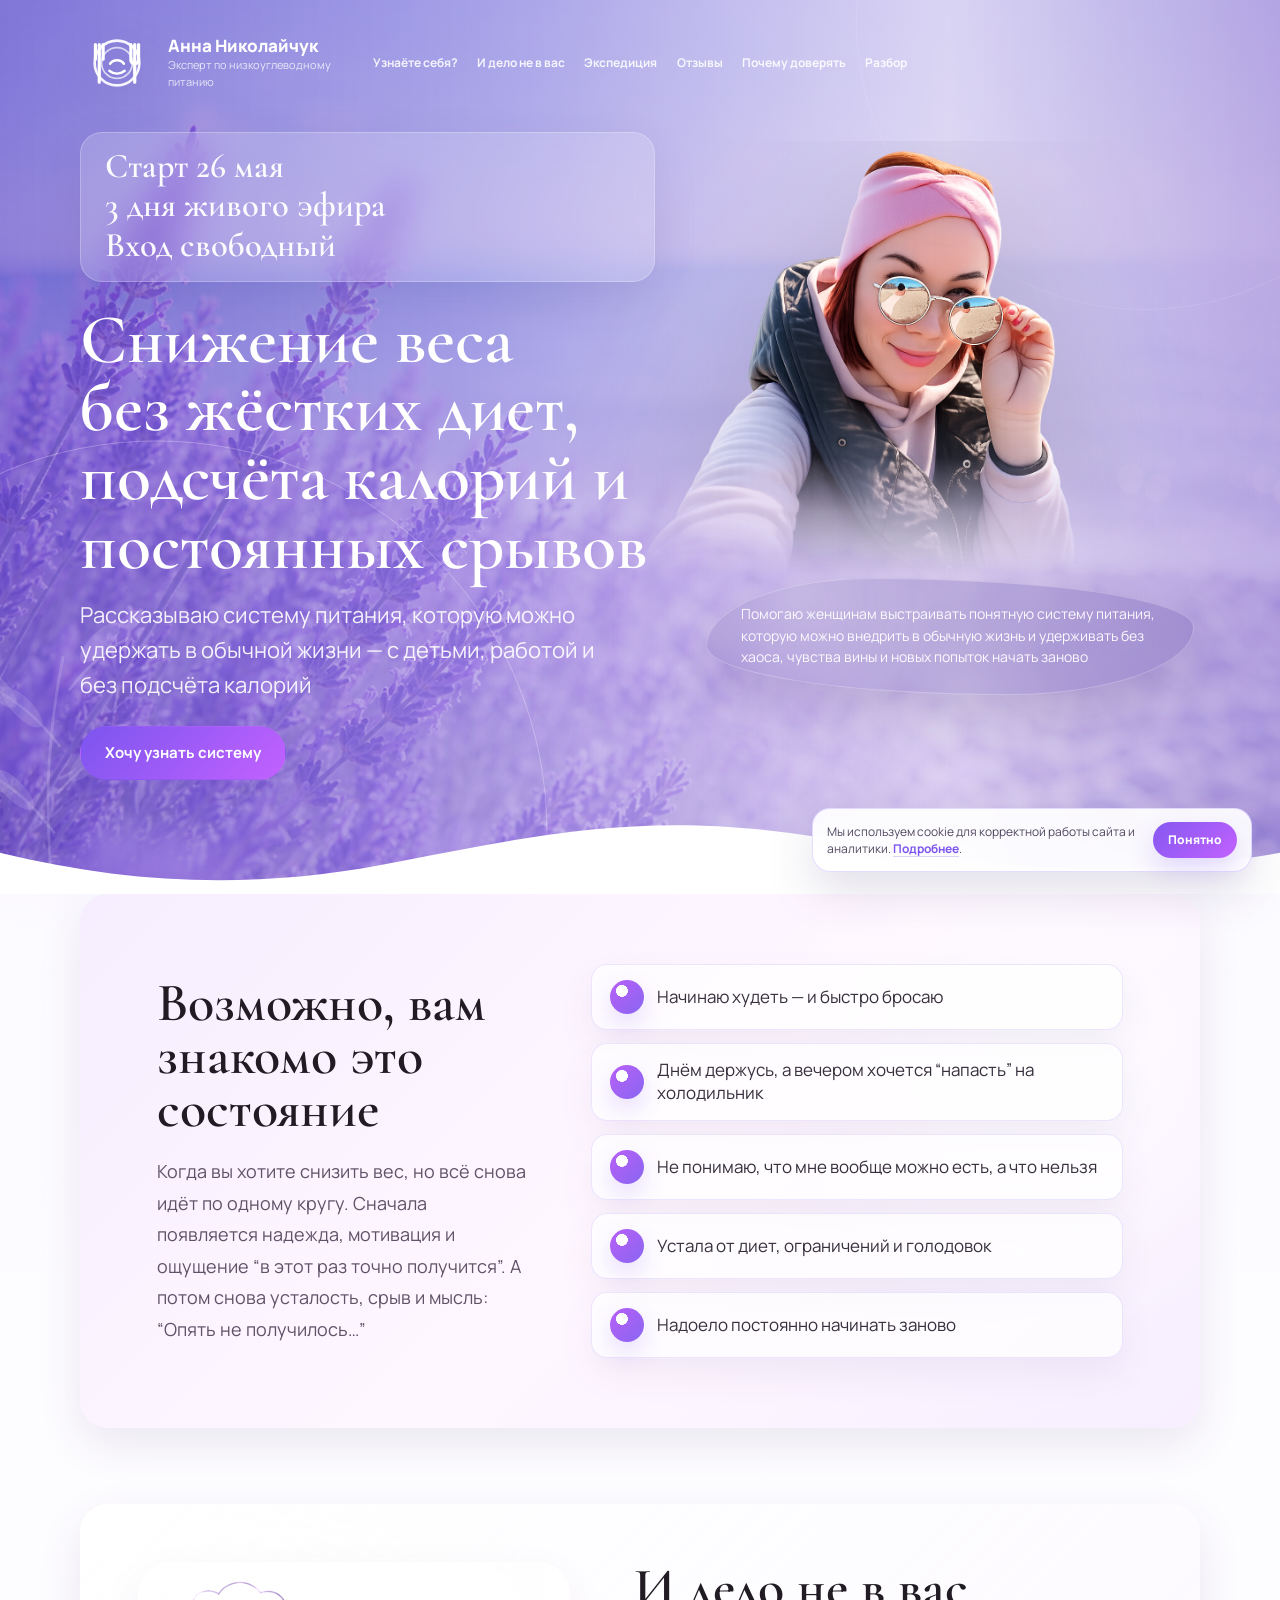
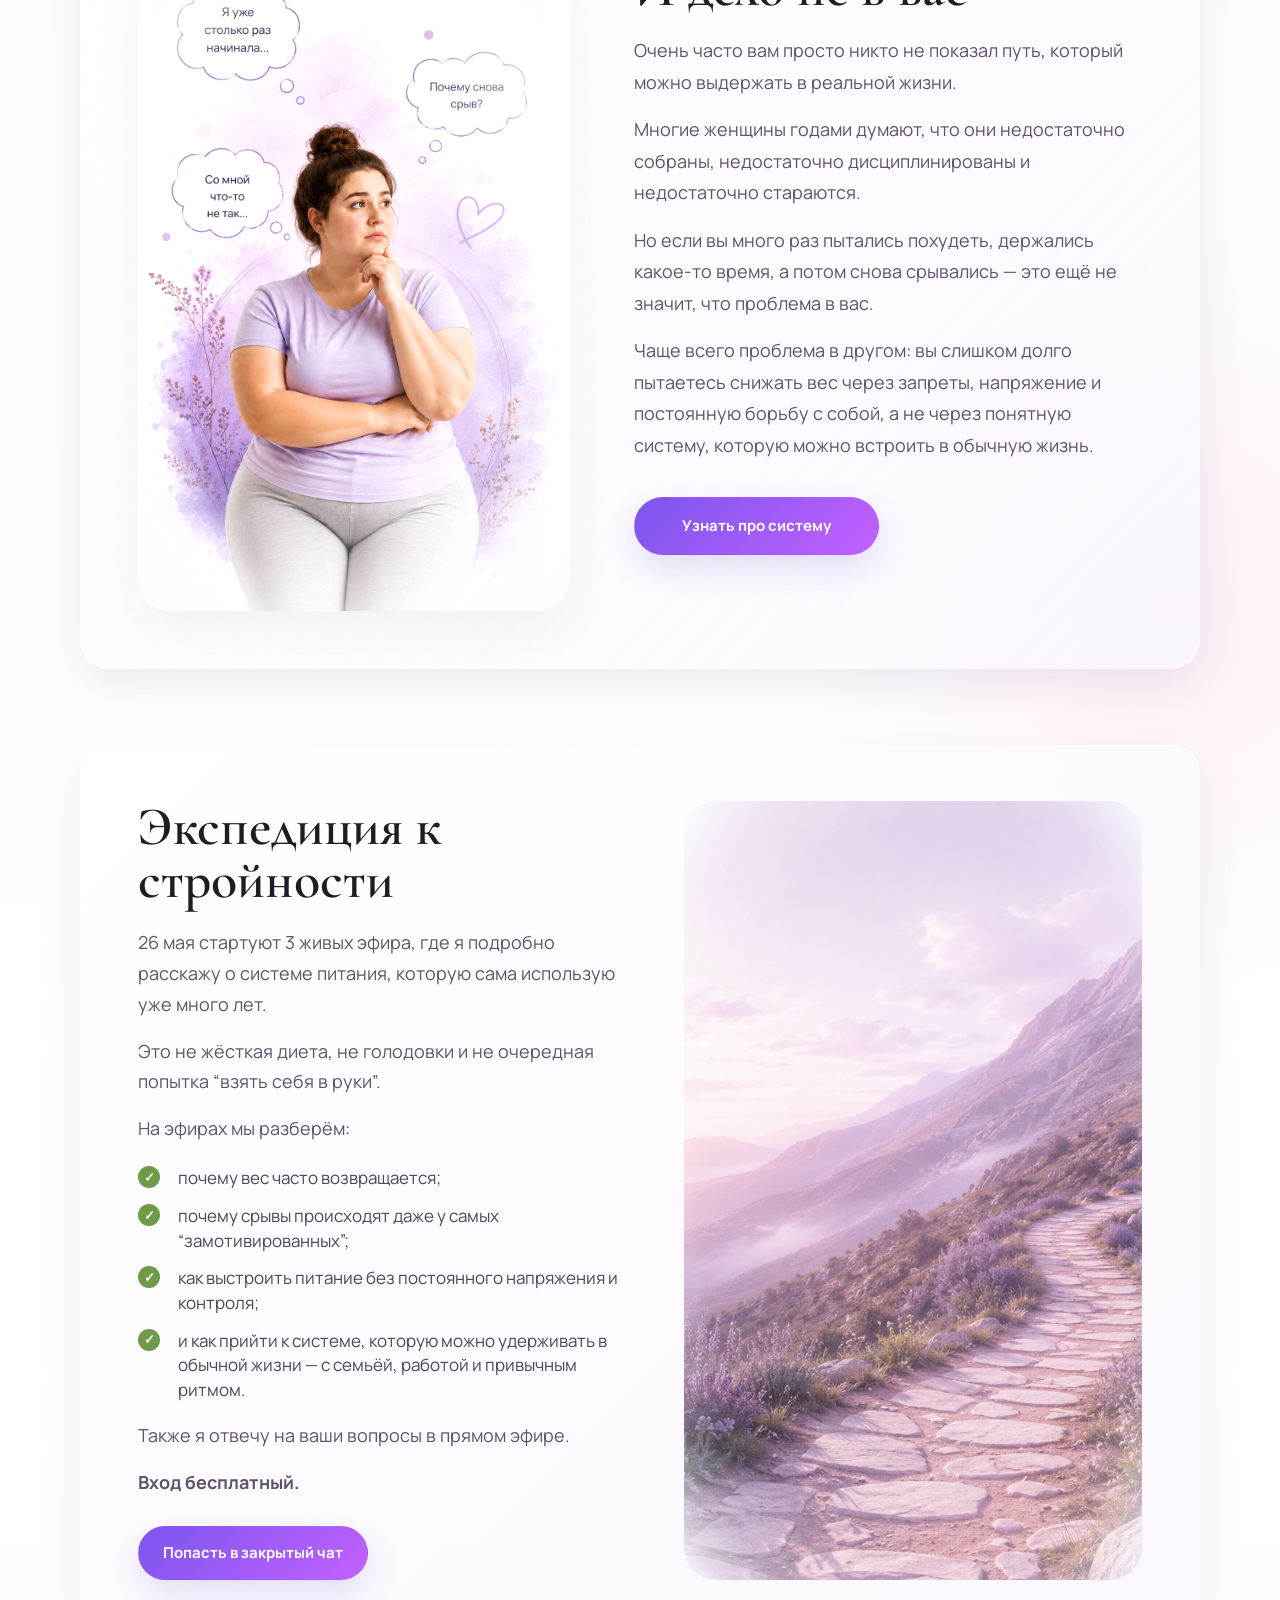
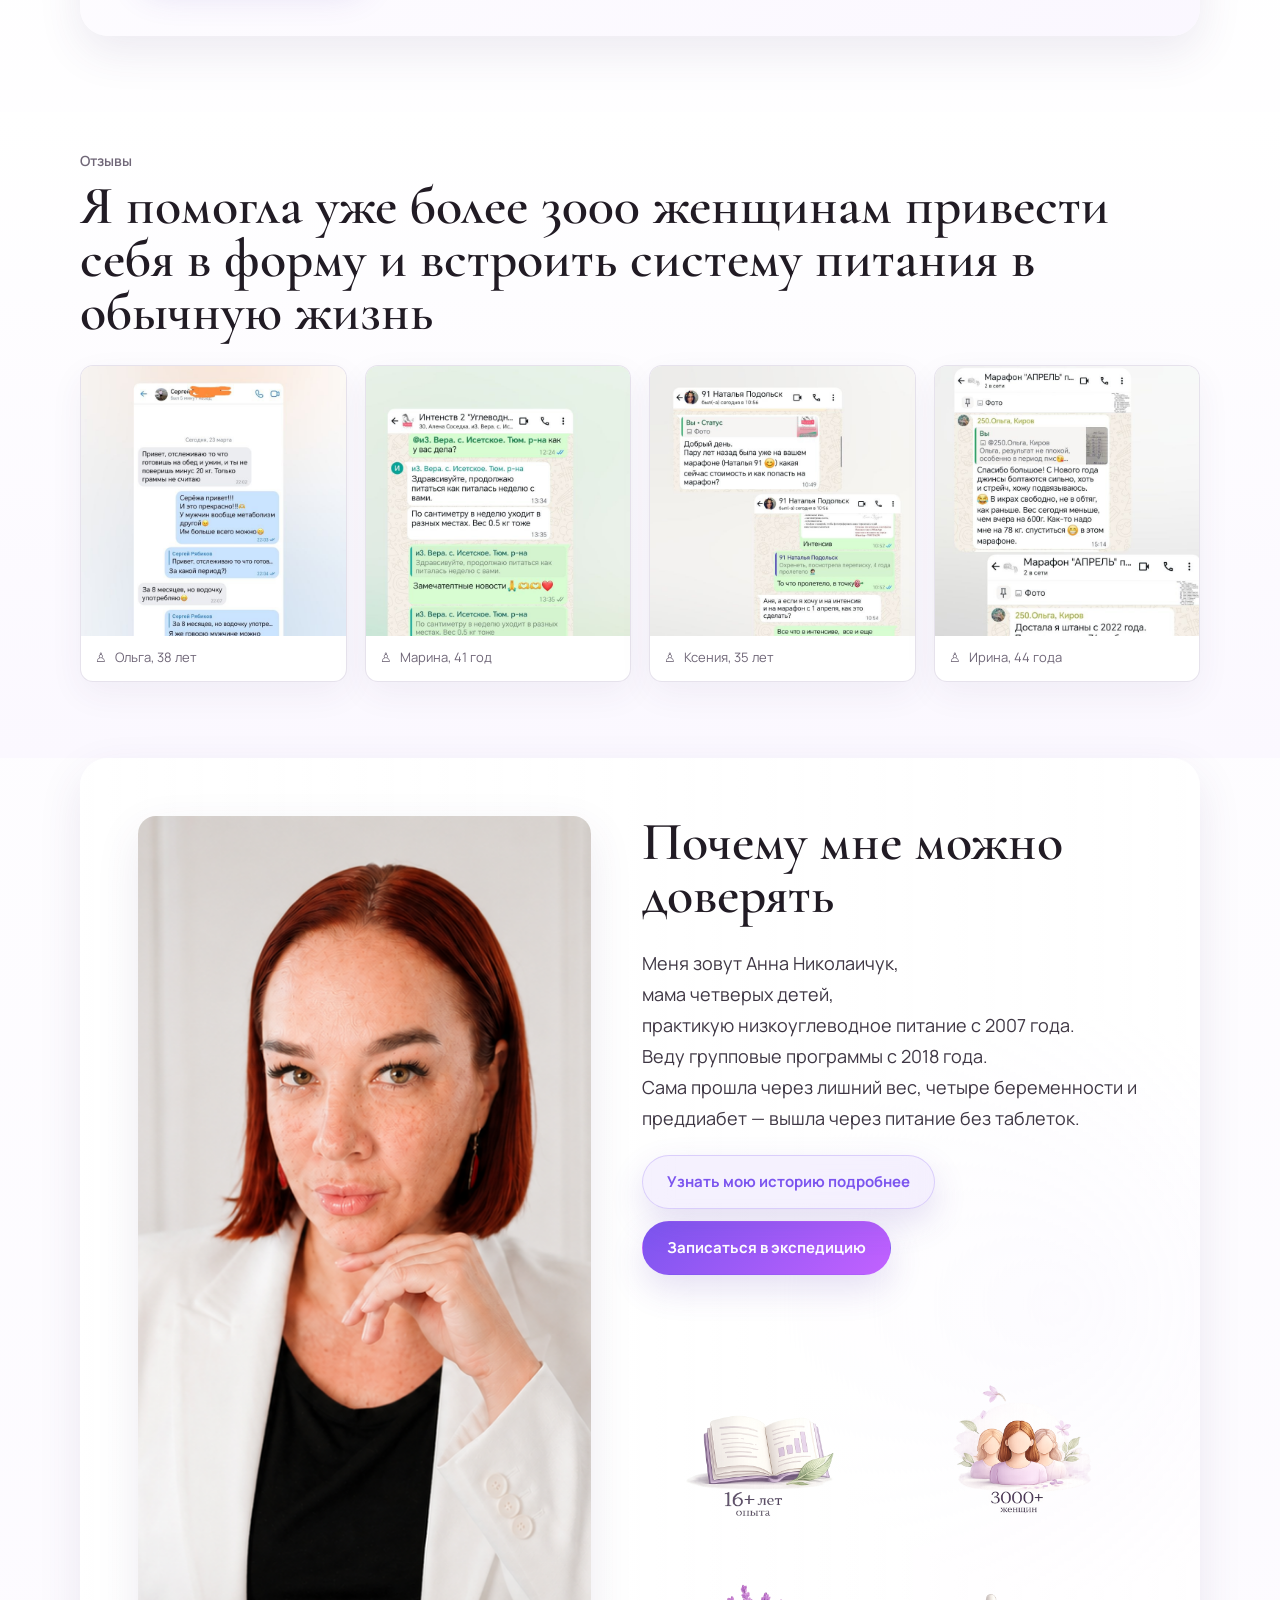
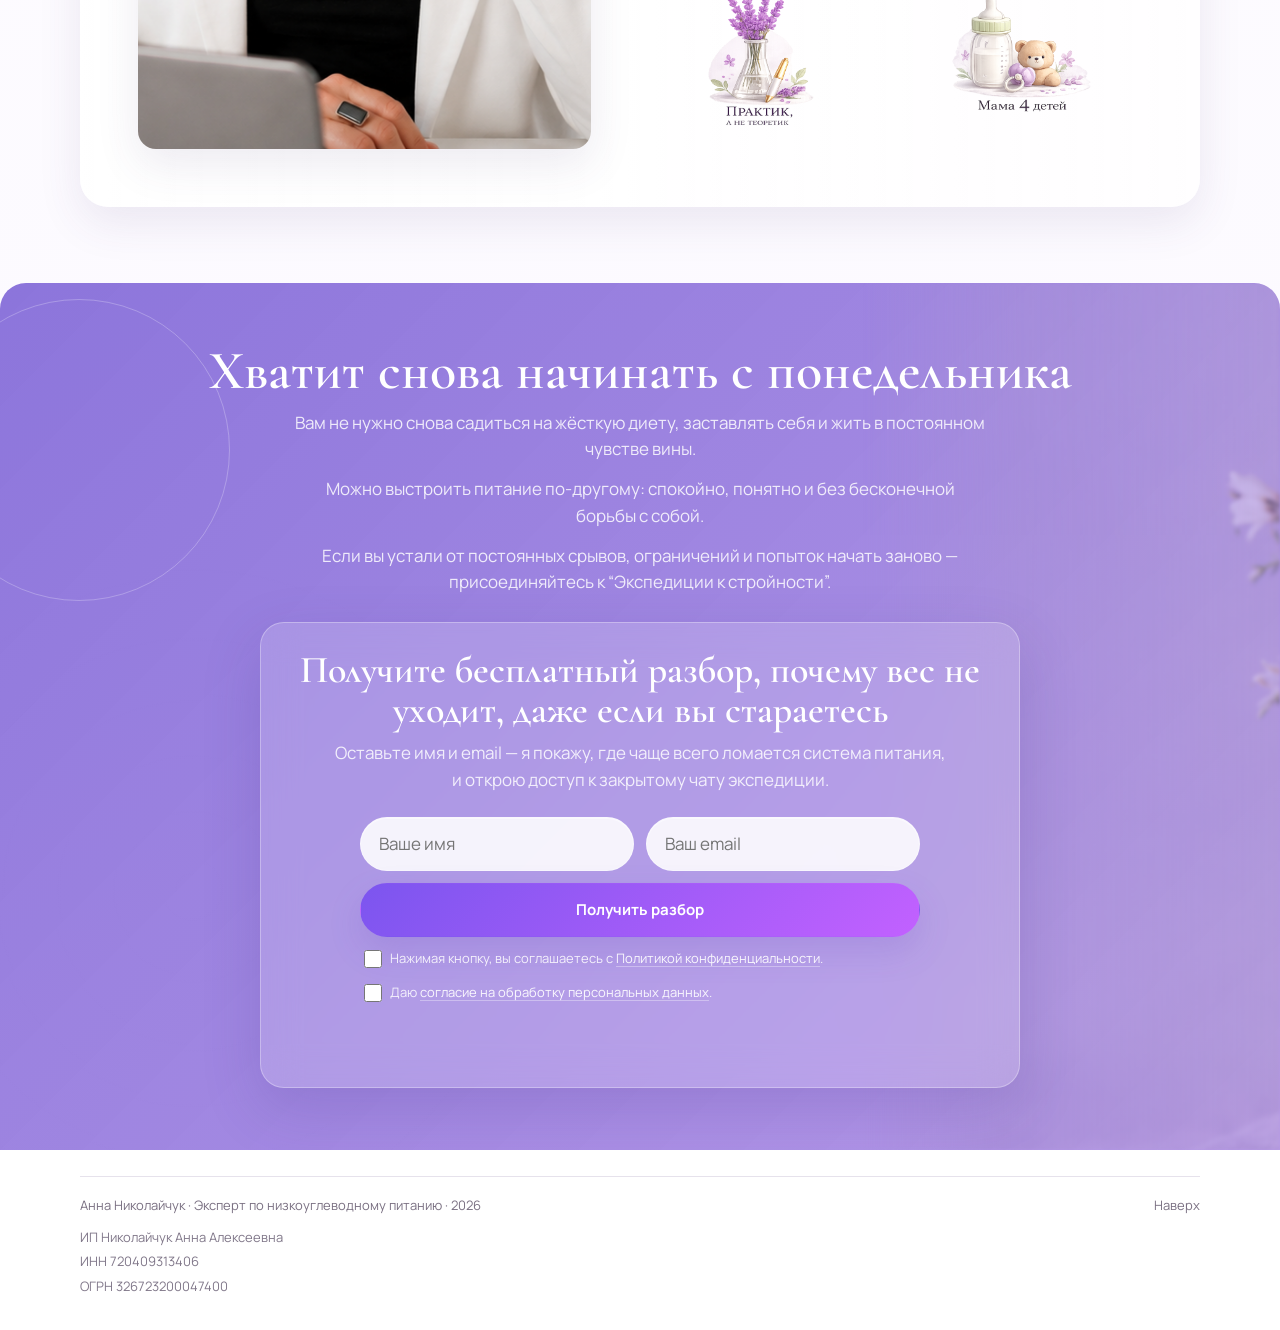
==== index.html @ ea080af1 "Add Metrika goals" ====
<!doctype html>
<html lang="ru">
  <head>
    <meta charset="UTF-8" />
    <meta name="viewport" content="width=device-width, initial-scale=1.0" />
    <meta
      name="description"
      content="Система питания для женщин, которую можно удержать в обычной жизни: без диет, срывов, отдельного меню для семьи и подсчета калорий."
    />
    <title>Анна Николайчук | Похудеть без диет и срывов</title>
    <link rel="preconnect" href="https://fonts.googleapis.com" />
    <link rel="preconnect" href="https://fonts.gstatic.com" crossorigin />
    <link
      href="https://fonts.googleapis.com/css2?family=Cormorant+Garamond:wght@500;600;700&family=Manrope:wght@400;500;600;700&display=swap"
      rel="stylesheet"
    />
    <link rel="icon" type="image/svg+xml" href="foto/лого.svg" />
    <!-- Yandex.Metrika counter -->
    <script type="text/javascript">
      (function (m, e, t, r, i, k, a) {
        m[i] =
          m[i] ||
          function () {
            (m[i].a = m[i].a || []).push(arguments);
          };
        m[i].l = 1 * new Date();
        for (var j = 0; j < document.scripts.length; j++) {
          if (document.scripts[j].src === r) {
            return;
          }
        }
        (k = e.createElement(t)),
          (a = e.getElementsByTagName(t)[0]),
          (k.async = 1),
          (k.src = r),
          a.parentNode.insertBefore(k, a);
      })(window, document, "script", "https://mc.yandex.ru/metrika/tag.js?id=109141188", "ym");

      ym(109141188, "init", {
        ssr: true,
        webvisor: true,
        clickmap: true,
        ecommerce: "dataLayer",
        referrer: document.referrer,
        url: location.href,
        accurateTrackBounce: true,
        trackLinks: true,
      });
    </script>
    <!-- /Yandex.Metrika counter -->
    <style>
      :root {
        --bg: #fbf9ff;
        --bg-warm: #fffaf6;
        --panel: rgba(255, 255, 255, 0.74);
        --panel-strong: rgba(255, 255, 255, 0.9);
        --ink: #211b24;
        --muted: #706778;
        --soft: #f2eafd;
        --soft-2: #ece7ff;
        --violet: #7c55ef;
        --violet-2: #c261ff;
        --violet-3: #9f8cff;
        --green: #6f9a47;
        --line: rgba(99, 78, 137, 0.16);
        --white-line: rgba(255, 255, 255, 0.42);
        --shadow: 0 24px 70px rgba(91, 68, 137, 0.16);
        --shadow-soft: 0 16px 44px rgba(79, 58, 121, 0.1);
        --radius: 20px;
        --radius-lg: 28px;
        --container: 1120px;
        --sans: "Manrope", Arial, sans-serif;
        --serif: "Cormorant Garamond", Georgia, serif;
      }

      * {
        box-sizing: border-box;
      }

      html {
        scroll-behavior: smooth;
        scroll-padding-top: 108px;
      }

      body {
        margin: 0;
        min-width: 320px;
        color: var(--ink);
        background:
          radial-gradient(circle at 8% 8%, rgba(160, 129, 252, 0.17), transparent 28rem),
          radial-gradient(circle at 92% 36%, rgba(255, 222, 240, 0.42), transparent 24rem),
          linear-gradient(180deg, #fbf9ff 0%, #fff 46%, #fbf8ff 100%);
        font-family: var(--sans);
        font-size: 17px;
        line-height: 1.55;
        overflow-x: hidden;
      }

      html,
      body,
      .page {
        max-width: 100%;
      }

      img,
      svg {
        display: block;
        max-width: 100%;
      }

      a {
        color: inherit;
        text-decoration: none;
      }

      button,
      input {
        font: inherit;
      }

      .page {
        position: relative;
        overflow: hidden;
      }

      .container {
        width: min(100% - 36px, var(--container));
        margin-inline: auto;
      }

      .section {
        position: relative;
        padding: clamp(44px, 6vw, 76px) 0;
      }

      .section-shell {
        position: relative;
        overflow: hidden;
        border-radius: var(--radius-lg);
        background: linear-gradient(135deg, rgba(255, 255, 255, 0.84), rgba(246, 239, 255, 0.75));
        box-shadow: var(--shadow-soft);
      }

      .section-kicker {
        margin: 0 0 8px;
        color: var(--muted);
        font-size: 14px;
        font-weight: 600;
      }

      h1,
      h2,
      h3,
      p {
        margin-top: 0;
      }

      h1,
      h2 {
        font-family: var(--serif);
        font-weight: 600;
        letter-spacing: 0;
        line-height: 0.98;
      }

      h1 {
        max-width: 660px;
        margin-bottom: 18px;
        color: #fff;
        font-size: clamp(44px, 5.5vw, 70px);
        overflow-wrap: break-word;
        text-wrap: balance;
      }

      h2 {
        margin-bottom: 26px;
        font-size: clamp(34px, 4.4vw, 54px);
        overflow-wrap: break-word;
      }

      h3 {
        margin-bottom: 9px;
        font-size: 19px;
        line-height: 1.25;
      }

      .button {
        --button-bg: rgba(255, 255, 255, 0.22);
        --button-color: #fff;
        display: inline-flex;
        align-items: center;
        justify-content: center;
        gap: 10px;
        max-width: 100%;
        min-height: 54px;
        min-width: 0;
        padding: 15px 24px;
        border: 1px solid rgba(255, 255, 255, 0.4);
        border-radius: 999px;
        color: var(--button-color);
        background: var(--button-bg);
        box-shadow: 0 14px 34px rgba(93, 62, 180, 0.16);
        font-size: 15px;
        font-weight: 700;
        line-height: 1.2;
        overflow-wrap: anywhere;
        text-align: center;
        white-space: normal;
        transition:
          transform 0.25s ease,
          box-shadow 0.25s ease,
          border-color 0.25s ease;
      }

      .button:hover {
        transform: translateY(-3px) scale(1.035);
        box-shadow: 0 18px 44px rgba(93, 62, 180, 0.22);
      }

      .button:active {
        transform: translateY(-1px) scale(1.06);
      }

      .button-primary {
        --button-bg: linear-gradient(135deg, var(--violet), var(--violet-2));
        --button-color: #fff;
        border-color: transparent;
      }

      .button-ghost {
        background: rgba(255, 255, 255, 0.32);
        border-color: rgba(255, 255, 255, 0.72);
        color: #fff;
        backdrop-filter: blur(14px);
      }

      .hero-actions .button-ghost {
        background: rgba(70, 48, 148, 0.34);
        border-color: rgba(255, 255, 255, 0.86);
        box-shadow: 0 18px 42px rgba(50, 35, 110, 0.18);
      }

      .button-blue {
        --button-bg: #2f83c9;
        --button-color: #fff;
        border-color: transparent;
      }

      .button-light {
        --button-bg: #fff;
        --button-color: var(--violet);
        border-color: rgba(124, 85, 239, 0.16);
      }

      .icon {
        position: relative;
        display: inline-grid;
        width: 34px;
        height: 34px;
        place-items: center;
        flex: 0 0 auto;
        border-radius: 50%;
        color: var(--violet);
        background: linear-gradient(135deg, rgba(124, 85, 239, 0.16), rgba(194, 97, 255, 0.08));
      }

      .icon svg {
        width: 19px;
        height: 19px;
        stroke: currentColor;
        stroke-width: 1.8;
        fill: none;
        stroke-linecap: round;
        stroke-linejoin: round;
      }

      .icon img {
        width: 20px;
        height: 20px;
        object-fit: contain;
      }

      .site-header {
        position: absolute;
        inset: 0 0 auto;
        z-index: 50;
        padding: 26px 0;
        color: #fff;
      }

      .header-inner {
        display: grid;
        grid-template-columns: 1fr auto 1fr;
        align-items: center;
        gap: 24px;
      }

      .brand {
        display: inline-grid;
        grid-template-columns: 74px auto;
        align-items: center;
        gap: 14px;
        min-width: 0;
      }

      .brand-mark {
        display: grid;
        place-items: center;
        width: 74px;
        height: 74px;
        border-radius: 0;
        color: #fff;
        filter: drop-shadow(0 12px 22px rgba(67, 46, 120, 0.16));
      }

      .brand-mark svg {
        width: 100%;
        height: 100%;
        overflow: visible;
      }

      .brand-mark svg * {
        vector-effect: non-scaling-stroke;
      }

      .brand-name {
        display: block;
        color: #fff;
        font-weight: 800;
        line-height: 1.2;
      }

      .brand-sub {
        display: block;
        color: rgba(255, 255, 255, 0.78);
        font-size: 11px;
      }

      .nav {
        display: flex;
        align-items: center;
        justify-content: center;
        gap: clamp(10px, 1.5vw, 22px);
        color: rgba(255, 255, 255, 0.88);
        font-size: 12px;
        font-weight: 700;
      }

      .nav a {
        transition: color 0.2s ease;
      }

      .nav a:hover {
        color: #fff;
      }

      .header-cta {
        justify-self: end;
        min-height: 42px;
        padding: 10px 20px;
        font-size: 12px;
      }

      .hero {
        position: relative;
        min-height: 690px;
        padding: 112px 0 92px;
        color: #fff;
        background:
          linear-gradient(90deg, rgba(115, 90, 198, 0.92) 0%, rgba(136, 116, 214, 0.78) 38%, rgba(157, 134, 216, 0.42) 74%, rgba(126, 104, 201, 0.72) 100%),
          radial-gradient(circle at 72% 18%, rgba(255, 255, 255, 0.2), transparent 24rem);
        overflow: hidden;
        border-bottom-left-radius: 0;
        border-bottom-right-radius: 0;
      }

      .hero::before,
      .hero::after {
        content: "";
        position: absolute;
        inset: auto auto 0 0;
        width: 62vw;
        height: 62vw;
        max-width: 780px;
        max-height: 780px;
        border: 1px solid rgba(255, 255, 255, 0.28);
        border-radius: 50%;
        translate: -30% 42%;
        pointer-events: none;
      }

      .hero::after {
        inset: -30% -12% auto auto;
        width: 45vw;
        height: 45vw;
        translate: 0;
        opacity: 0.4;
      }

      .hero-bg {
        position: absolute;
        inset: 0;
        width: 100%;
        height: 100%;
        object-fit: cover;
        object-position: center;
        opacity: 0.72;
        mix-blend-mode: soft-light;
      }

      .hero-wave {
        position: absolute;
        left: 0;
        right: 0;
        bottom: -1px;
        z-index: 4;
        height: clamp(64px, 8vw, 118px);
        color: #fff;
        pointer-events: none;
      }

      .hero-wave svg {
        width: 100%;
        height: 100%;
      }

      .hero-grid {
        position: relative;
        z-index: 2;
        display: grid;
        grid-template-columns: minmax(0, 1fr) minmax(340px, 0.86fr);
        align-items: center;
        gap: clamp(28px, 4vw, 60px);
      }

      .hero-copy {
        max-width: 700px;
        min-width: 0;
        padding-top: 20px;
      }

      .hero-badge {
        display: inline-flex;
        align-items: center;
        gap: 8px;
        max-width: 100%;
        margin-bottom: 32px;
        padding: 10px 16px;
        border: 1px solid rgba(255, 255, 255, 0.22);
        border-radius: 999px;
        color: rgba(255, 255, 255, 0.98);
        background: rgba(255, 255, 255, 0.2);
        font-size: 15px;
        font-weight: 700;
        backdrop-filter: blur(16px);
      }

      .hero-start {
        display: grid;
        gap: 4px;
        width: min(100%, 660px);
        max-width: 660px;
        margin-bottom: 24px;
        padding: 16px 24px 18px;
        border: 1px solid rgba(255, 255, 255, 0.24);
        border-radius: 22px;
        color: rgba(255, 255, 255, 0.96);
        background: rgba(255, 255, 255, 0.16);
        box-shadow: 0 18px 46px rgba(67, 46, 120, 0.12);
        font-family: var(--serif);
        font-size: clamp(25px, 2.7vw, 38px);
        font-weight: 600;
        line-height: 1.02;
        backdrop-filter: blur(16px);
      }

      .hero-badge svg {
        width: 16px;
        height: 16px;
        fill: none;
        stroke: currentColor;
        stroke-width: 2;
      }

      .hero-lead {
        max-width: 520px;
        margin-bottom: 24px;
        color: rgba(255, 255, 255, 0.9);
        font-size: clamp(17px, 2vw, 22px);
        line-height: 1.58;
      }

      .hero-actions {
        display: flex;
        flex-wrap: wrap;
        gap: 16px;
        margin-bottom: 22px;
      }

      .hero-note {
        margin: 0;
        color: rgba(255, 255, 255, 0.78);
        font-size: 14px;
      }

      .hero-person {
        position: relative;
        min-height: 560px;
      }

      .hero-person::before,
      .hero-person::after {
        content: "";
        display: none;
      }

      .hero-person img {
        position: absolute;
        right: -44px;
        top: -36px;
        bottom: auto;
        width: min(690px, 53vw);
        height: auto;
        border-radius: 0;
        object-fit: contain;
        object-position: center bottom;
        max-width: none;
        opacity: 1;
        z-index: 1;
        filter: drop-shadow(0 34px 70px rgba(54, 41, 88, 0.28));
        -webkit-mask-image: linear-gradient(to bottom, #000 0 58%, rgba(0, 0, 0, 0.88) 70%, rgba(0, 0, 0, 0.34) 82%, transparent 96%);
        mask-image: linear-gradient(to bottom, #000 0 58%, rgba(0, 0, 0, 0.88) 70%, rgba(0, 0, 0, 0.34) 82%, transparent 96%);
        transition: transform 0.8s cubic-bezier(.2,.8,.2,1), filter 0.8s ease;
      }

      .hero-photo-note {
        position: absolute;
        right: 6px;
        bottom: 42px;
        z-index: 3;
        max-width: 510px;
        margin: 0;
        padding: 24px 34px 26px;
        border: 1px solid rgba(255, 255, 255, 0.26);
        border-radius: 34% 66% 38% 62% / 58% 42% 58% 42%;
        color: rgba(255, 255, 255, 0.94);
        background:
          radial-gradient(circle at 18% 18%, rgba(255, 255, 255, 0.24), transparent 9rem),
          rgba(68, 49, 143, 0.2);
        box-shadow: 0 22px 54px rgba(54, 41, 88, 0.16);
        font-size: 14px;
        line-height: 1.56;
        backdrop-filter: blur(16px);
      }

      .hero-person:hover img {
        transform: translateY(-6px) scale(1.018);
        filter: drop-shadow(0 42px 82px rgba(54, 41, 88, 0.33));
      }

      .benefit-stack {
        display: none;
        position: absolute;
        z-index: 3;
        right: -4px;
        top: 82px;
        gap: 12px;
        width: 210px;
      }

      .benefit-card {
        display: grid;
        grid-template-columns: 42px 1fr;
        align-items: center;
        gap: 12px;
        padding: 15px 16px;
        border: 1px solid rgba(255, 255, 255, 0.18);
        border-radius: 13px;
        background: rgba(255, 255, 255, 0.17);
        color: rgba(255, 255, 255, 0.94);
        font-size: 13px;
        line-height: 1.32;
        backdrop-filter: blur(14px);
      }

      .benefit-card .icon {
        color: #fff;
        background: rgba(255, 255, 255, 0.13);
        border: 1px solid rgba(255, 255, 255, 0.42);
      }

      .lavender-left {
        position: absolute;
        left: -36px;
        bottom: 0;
        width: 170px;
        opacity: 0.46;
        filter: saturate(0.9);
      }

      .results {
        padding-top: 38px;
        background: linear-gradient(180deg, #fff 0%, #fbf8ff 100%);
      }

      .results-grid {
        display: grid;
        grid-template-columns: repeat(4, minmax(0, 1fr));
        gap: 18px;
        max-width: none;
      }

      .results-layout {
        display: block;
      }

      .testimonial-card {
        appearance: none;
        display: block;
        overflow: hidden;
        width: 100%;
        min-height: 270px;
        padding: 0;
        border: 1px solid var(--line);
        border-radius: 13px;
        background: rgba(255, 255, 255, 0.88);
        box-shadow: 0 12px 34px rgba(72, 54, 102, 0.06);
        color: inherit;
        cursor: zoom-in;
        text-align: left;
        transition:
          transform 0.25s ease,
          box-shadow 0.25s ease,
          border-color 0.25s ease;
      }

      .testimonial-card:hover,
      .testimonial-card:focus-visible {
        transform: translateY(-4px);
        border-color: rgba(124, 85, 239, 0.32);
        box-shadow: 0 18px 46px rgba(72, 54, 102, 0.14);
        outline: none;
      }

      .testimonial-shot {
        width: 100%;
        height: 270px;
        object-fit: cover;
        object-position: top center;
      }

      .testimonial-caption {
        display: flex;
        align-items: center;
        gap: 8px;
        padding: 11px 14px 14px;
        color: var(--muted);
        font-size: 13px;
      }

      .review-modal {
        position: fixed;
        inset: 0;
        z-index: 100;
        display: grid;
        place-items: center;
        padding: 22px;
        background: rgba(31, 22, 48, 0.72);
        opacity: 0;
        pointer-events: none;
        transition: opacity 0.22s ease;
        backdrop-filter: blur(12px);
      }

      .review-modal.is-open {
        opacity: 1;
        pointer-events: auto;
      }

      .review-modal-card {
        position: relative;
        display: grid;
        max-width: min(94vw, 760px);
        max-height: min(92vh, 980px);
        border-radius: 22px;
        background: #fff;
        box-shadow: 0 28px 90px rgba(11, 8, 20, 0.34);
        overflow: hidden;
      }

      .review-modal-card img {
        max-width: 100%;
        max-height: 86vh;
        object-fit: contain;
        background: #fff;
      }

      .review-modal-close {
        position: absolute;
        top: 12px;
        right: 12px;
        display: grid;
        width: 38px;
        height: 38px;
        place-items: center;
        border: 0;
        border-radius: 50%;
        color: #fff;
        background: rgba(33, 27, 36, 0.58);
        cursor: pointer;
      }

      .review-modal-close::before,
      .review-modal-close::after {
        content: "";
        position: absolute;
        width: 16px;
        height: 2px;
        border-radius: 999px;
        background: currentColor;
      }

      .review-modal-close::before { transform: rotate(45deg); }
      .review-modal-close::after { transform: rotate(-45deg); }

      .testimonial-head {
        display: grid;
        grid-template-columns: 38px 1fr;
        gap: 11px;
        align-items: start;
        margin-bottom: 13px;
      }

      .testimonial-head img {
        width: 38px;
        height: 38px;
        border-radius: 50%;
        object-fit: cover;
      }

      .testimonial-card p {
        margin-bottom: 15px;
        color: #3f3745;
        font-size: 14px;
        line-height: 1.62;
      }

      .person-line {
        display: flex;
        align-items: center;
        gap: 8px;
        margin-top: auto;
        color: var(--muted);
        font-size: 13px;
      }

      .person-line .mini {
        display: inline-grid;
        width: 23px;
        height: 23px;
        place-items: center;
        border-radius: 50%;
        color: var(--violet);
        background: rgba(124, 85, 239, 0.12);
      }

      .recognize {
        padding: 0;
      }

      .recognize-shell {
        padding: clamp(44px, 6vw, 70px) clamp(20px, 6vw, 84px);
        background:
          radial-gradient(circle at 87% 30%, rgba(255, 255, 255, 0.72), transparent 18rem),
          linear-gradient(135deg, #f6eefe, #fff7ff 52%, #f7efff);
      }

      .recognize-grid {
        display: grid;
        grid-template-columns: minmax(250px, 0.82fr) minmax(280px, 1.18fr);
        align-items: center;
        gap: clamp(28px, 5vw, 72px);
      }

      .check-list,
      .plain-list {
        display: grid;
        gap: 14px;
        padding: 0;
        margin: 0;
        list-style: none;
      }

      .check-list li,
      .plain-list li {
        display: grid;
        grid-template-columns: 23px 1fr;
        gap: 10px;
        align-items: start;
        color: #625768;
        font-size: 14px;
      }

      .check-list li::before,
      .plain-list li::before {
        content: "";
        width: 18px;
        height: 18px;
        margin-top: 2px;
        border-radius: 50%;
        background:
          linear-gradient(135deg, rgba(124, 85, 239, 0.12), rgba(124, 85, 239, 0.22)),
          url("data:image/svg+xml,%3Csvg xmlns='http://www.w3.org/2000/svg' width='18' height='18' viewBox='0 0 18 18'%3E%3Cpath d='M5.3 9.1 7.5 11.3 12.8 6' fill='none' stroke='%237c55ef' stroke-width='1.8' stroke-linecap='round' stroke-linejoin='round'/%3E%3C/svg%3E")
            center/18px 18px no-repeat;
      }

      .recognize-copy {
        max-width: 560px;
      }

      .recognize-copy h2 {
        margin-bottom: 20px;
      }

      .recognize-copy p,
      .support-text p {
        color: #5f5368;
        font-size: clamp(16px, 1.7vw, 18px);
        line-height: 1.75;
      }

      .recognize-copy p {
        margin: 0;
      }

      .emotion-list {
        display: grid;
        gap: 13px;
        padding: 0;
        margin: 0;
        list-style: none;
      }

      .emotion-list li {
        position: relative;
        display: grid;
        grid-template-columns: 34px 1fr;
        gap: 13px;
        align-items: center;
        min-height: 62px;
        padding: 15px 18px;
        border: 1px solid rgba(124, 85, 239, 0.14);
        border-radius: 16px;
        color: #372f3d;
        font-size: clamp(15px, 1.5vw, 17px);
        line-height: 1.35;
        background: rgba(255, 255, 255, 0.72);
        box-shadow: 0 16px 36px rgba(86, 64, 124, 0.07);
        transition:
          transform 0.28s ease,
          border-color 0.28s ease,
          box-shadow 0.28s ease;
      }

      .emotion-list li:hover {
        transform: translateY(-4px);
        border-color: rgba(124, 85, 239, 0.28);
        box-shadow: 0 22px 46px rgba(86, 64, 124, 0.11);
      }

      .emotion-list li::before {
        content: "";
        width: 34px;
        height: 34px;
        border-radius: 50%;
        background:
          radial-gradient(circle at 35% 32%, #ffffff 0 18%, transparent 19%),
          linear-gradient(135deg, rgba(181, 87, 247, 0.95), rgba(124, 85, 239, 0.9));
        box-shadow: 0 10px 24px rgba(124, 85, 239, 0.2);
      }

      .transform-visual {
        position: relative;
        min-height: 280px;
        display: grid;
        grid-template-columns: 1fr 60px 1fr;
        align-items: center;
        gap: 18px;
      }

      .scribble {
        width: min(210px, 31vw);
        aspect-ratio: 1;
      }

      .scribble path {
        fill: none;
        stroke: var(--violet-3);
        stroke-width: 2.2;
        opacity: 0.78;
      }

      .arrow-line {
        color: var(--violet-3);
        font-size: 42px;
        text-align: center;
      }

      .lotus-wrap {
        position: relative;
        display: grid;
        min-height: 290px;
        place-items: center;
        align-content: center;
        gap: 18px;
      }

      .lotus-wrap::before {
        content: "";
        position: absolute;
        width: 305px;
        max-width: 48vw;
        aspect-ratio: 1;
        border: 1px solid rgba(255, 255, 255, 0.8);
        border-radius: 50%;
      }

      .lotus {
        width: 112px;
        color: #ad8dff;
        filter: drop-shadow(0 10px 22px rgba(124, 85, 239, 0.15));
      }

      .lotus-message {
        position: relative;
        right: auto;
        bottom: auto;
        max-width: 180px;
        text-align: center;
      }

      .lotus-message strong {
        display: block;
        font-family: var(--serif);
        font-size: 30px;
        line-height: 1.05;
      }

      .old-way .section-shell {
        padding: clamp(34px, 5vw, 58px) clamp(20px, 5vw, 58px);
        background:
          radial-gradient(circle at 16% 18%, rgba(255, 255, 255, 0.78), transparent 18rem),
          linear-gradient(135deg, rgba(255, 255, 255, 0.94), rgba(250, 246, 255, 0.72));
      }

      .support-layout {
        display: grid;
        grid-template-columns: minmax(260px, 0.92fr) minmax(280px, 1.08fr);
        gap: clamp(26px, 5vw, 70px);
        align-items: stretch;
      }

      .support-card {
        position: relative;
        min-height: clamp(430px, 42vw, 620px);
        border-radius: 32px;
        overflow: hidden;
        background: transparent;
        border: 0;
        box-shadow: 0 18px 48px rgba(78, 58, 110, 0.06);
      }

      .support-card::before,
      .support-card::after {
        content: "";
        position: absolute;
        border-radius: 999px;
        pointer-events: none;
      }

      .support-card::before {
        inset: 0;
        width: auto;
        height: auto;
        background:
          linear-gradient(90deg, rgba(255, 255, 255, 0) 0 58%, rgba(255, 255, 255, 0.58) 100%),
          radial-gradient(ellipse at center, transparent 0 58%, rgba(255, 255, 255, 0.48) 100%);
        border-radius: 0;
        z-index: 1;
      }

      .support-card::after {
        display: none;
      }

      .support-image {
        display: block;
        width: 100%;
        height: 100%;
        min-height: clamp(430px, 42vw, 620px);
        object-fit: contain;
        object-position: left center;
        filter: saturate(0.82) brightness(1.06);
        -webkit-mask-image: radial-gradient(ellipse at center, #000 0 67%, rgba(0, 0, 0, 0.72) 82%, transparent 100%);
        mask-image: radial-gradient(ellipse at center, #000 0 67%, rgba(0, 0, 0, 0.72) 82%, transparent 100%);
      }

      .support-copy h2 {
        margin-bottom: 20px;
      }

      .support-text {
        display: grid;
        gap: 16px;
        margin-bottom: 28px;
      }

      .support-text p {
        margin: 0;
      }

      .support-copy .button {
        min-width: 245px;
        min-height: 58px;
        margin-top: 8px;
        padding-inline: 34px;
      }

      .old-grid {
        display: grid;
        grid-template-columns: repeat(4, 1fr);
        gap: 18px;
        max-width: 820px;
      }

      .old-card,
      .trust-stat,
      .start-card {
        position: relative;
        border: 1px solid var(--line);
        border-radius: 13px;
        background: rgba(255, 255, 255, 0.7);
        box-shadow: 0 12px 34px rgba(72, 54, 102, 0.06);
      }

      .old-card {
        min-height: 105px;
        padding: 18px 18px 16px;
        cursor: pointer;
        transform-origin: center;
        overflow: hidden;
        transition:
          min-height 0.35s ease,
          padding 0.35s ease,
          transform 0.35s cubic-bezier(.2,.8,.2,1),
          border-color 0.35s ease,
          background 0.35s ease,
          box-shadow 0.35s ease;
        will-change: transform;
      }

      .old-card:hover {
        transform: translateY(-6px) scale(1.045);
        border-color: rgba(124, 85, 239, 0.24);
        background: rgba(255, 255, 255, 0.9);
        box-shadow: 0 22px 48px rgba(72, 54, 102, 0.13);
        z-index: 2;
      }

      .old-card.is-active {
        min-height: 178px;
        padding: 22px 20px 20px;
        transform: translateY(-10px) scale(1.11);
        border-color: rgba(124, 85, 239, 0.36);
        background: #fff;
        box-shadow: 0 30px 70px rgba(72, 54, 102, 0.2);
        z-index: 4;
      }

      .old-card:focus-visible {
        outline: 3px solid rgba(124, 85, 239, 0.35);
        outline-offset: 4px;
      }

      .old-num {
        display: flex;
        align-items: center;
        gap: 8px;
        margin-bottom: 13px;
        font-size: 19px;
        font-weight: 600;
      }

      .old-card p {
        margin: 0;
        color: #5e5363;
        font-size: 13px;
        line-height: 1.45;
      }

      .old-detail {
        display: block;
        max-height: 0;
        margin-top: 0;
        color: #81748b;
        font-size: 12px;
        line-height: 1.55;
        opacity: 0;
        transform: translateY(8px);
        transition:
          max-height 0.35s ease,
          margin-top 0.35s ease,
          opacity 0.3s ease,
          transform 0.35s ease;
      }

      .old-card.is-active .old-detail {
        max-height: 110px;
        margin-top: 10px;
        opacity: 1;
        transform: translateY(0);
      }

      .food-float {
        position: absolute;
        right: -18px;
        top: -28px;
        width: clamp(180px, 24vw, 290px);
        aspect-ratio: 1.2;
        object-fit: cover;
        border-radius: 50%;
        box-shadow: 0 22px 54px rgba(68, 58, 79, 0.18);
        transform: rotate(-4deg);
      }

      .new-way {
        padding-top: 0;
      }

      .new-shell {
        padding: clamp(34px, 5vw, 56px) clamp(20px, 5vw, 58px);
        background: linear-gradient(135deg, rgba(255, 255, 255, 0.92), rgba(250, 246, 255, 0.88));
      }

      .new-layout {
        display: grid;
        grid-template-columns: minmax(260px, 1fr) minmax(260px, 0.95fr);
        align-items: stretch;
        gap: clamp(26px, 5vw, 78px);
      }

      .program-copy {
        max-width: 690px;
      }

      .program-copy h2 {
        margin-bottom: 20px;
      }

      .program-copy p {
        margin: 0 0 16px;
        color: #5f5368;
        font-size: clamp(16px, 1.7vw, 18px);
        line-height: 1.72;
      }

      .program-copy .button {
        margin-top: 12px;
      }

      .green-list {
        display: grid;
        gap: 13px;
        padding: 0;
        margin: 22px 0 18px;
        list-style: none;
      }

      .green-list li {
        display: grid;
        grid-template-columns: 28px 1fr;
        gap: 12px;
        align-items: start;
        color: #4f4657;
        font-size: clamp(15px, 1.5vw, 17px);
        line-height: 1.45;
      }

      .green-list li::before {
        content: "✓";
        display: grid;
        width: 22px;
        height: 22px;
        place-items: center;
        border-radius: 50%;
        color: #fff;
        background: var(--green);
        font-size: 13px;
        font-weight: 800;
      }

      .leaves-row {
        display: grid;
        min-height: 100%;
        align-items: stretch;
      }

      .leaves-row img {
        width: 100%;
        height: 100%;
        min-height: 100%;
        margin-inline: auto;
        border-radius: 32px;
        opacity: 0.95;
        object-fit: cover;
        object-position: center;
        box-shadow: 0 18px 48px rgba(79, 58, 121, 0.1);
        -webkit-mask-image: radial-gradient(ellipse at center, #000 0 66%, rgba(0, 0, 0, 0.72) 82%, transparent 100%);
        mask-image: radial-gradient(ellipse at center, #000 0 66%, rgba(0, 0, 0, 0.72) 82%, transparent 100%);
      }

      .leaf {
        width: 45px;
        height: 26px;
        border-radius: 100% 0 100% 0;
        background: linear-gradient(135deg, #b8c889, #566c48);
        transform: rotate(var(--r, -18deg));
        box-shadow: inset 8px -6px 12px rgba(255, 255, 255, 0.26);
      }

      .leaf:nth-child(2) {
        --r: 18deg;
        width: 36px;
        background: linear-gradient(135deg, #d0dda2, #798f57);
      }

      .leaf:nth-child(3) {
        --r: -28deg;
        width: 52px;
      }

      .leaf:nth-child(4) {
        --r: 26deg;
        width: 34px;
        background: linear-gradient(135deg, #c9d999, #66784e);
      }

      .trust {
        padding-top: 0;
      }

      .trust-shell {
        min-height: 620px;
        padding: clamp(32px, 5vw, 58px) clamp(20px, 5vw, 58px);
        background:
          linear-gradient(90deg, rgba(255, 255, 255, 0.92), rgba(255, 255, 255, 0.76)),
          radial-gradient(circle at 88% 52%, rgba(216, 194, 255, 0.28), transparent 18rem);
      }

      .trust-layout {
        display: grid;
        grid-template-columns: minmax(430px, 0.95fr) minmax(0, 1.05fr);
        align-items: stretch;
        gap: clamp(28px, 4vw, 54px);
      }

      .trust-photo {
        grid-row: 1 / span 2;
        align-self: stretch;
        width: 100%;
        height: 100%;
        min-height: 560px;
        border-radius: 18px;
        object-fit: cover;
        object-position: center;
        box-shadow: var(--shadow-soft);
        transition:
          transform 0.55s cubic-bezier(.2,.8,.2,1),
          box-shadow 0.55s ease;
      }

      .trust-photo:hover {
        transform: scale(1.018);
        box-shadow: 0 32px 78px rgba(67, 46, 120, 0.2);
      }

      .trust-copy p {
        max-width: 560px;
        margin-bottom: 22px;
        color: #3f3744;
        font-size: clamp(16px, 1.45vw, 18px);
        line-height: 1.72;
      }

      .trust-copy p span {
        display: block;
      }

      .trust-actions {
        display: flex;
        flex-wrap: wrap;
        gap: 12px;
        margin-top: 20px;
      }

      .trust-actions .button-ghost {
        color: var(--violet);
        background: rgba(124, 85, 239, 0.08);
        border-color: rgba(124, 85, 239, 0.22);
      }

      .trust-stats {
        grid-column: 2;
        grid-row: 2;
        display: grid;
        grid-template-columns: repeat(2, minmax(220px, 1fr));
        gap: 20px 26px;
        align-items: start;
        margin-top: 22px;
      }

      .trust-stat {
        display: grid;
        justify-items: center;
        gap: 0;
        min-height: 190px;
        padding: 0;
        border: 0;
        background: transparent;
        box-shadow: none;
        font-size: 15px;
        font-weight: 600;
        line-height: 1.2;
        text-align: center;
      }

      .stat-art {
        width: min(100%, 270px);
        height: 190px;
        border-radius: 20px;
        object-fit: contain;
        object-position: center;
        box-shadow: none;
        image-rendering: auto;
      }

      .trust-side {
        grid-column: 3;
        grid-row: 1;
        width: 100%;
        height: 100%;
        min-height: 360px;
        border-radius: 20px;
        object-fit: cover;
        object-position: center;
        mix-blend-mode: multiply;
        -webkit-mask-image: radial-gradient(ellipse at center, #000 0 62%, rgba(0, 0, 0, 0.74) 76%, transparent 94%);
        mask-image: radial-gradient(ellipse at center, #000 0 62%, rgba(0, 0, 0, 0.74) 76%, transparent 94%);
      }

      .fit {
        padding-top: 0;
      }

      .fit-shell {
        padding: clamp(34px, 5vw, 55px) clamp(20px, 5vw, 58px);
      }

      .fit-row {
        display: grid;
        grid-template-columns: repeat(4, 1fr) 240px;
        align-items: center;
        gap: clamp(18px, 3vw, 42px);
      }

      .fit-item {
        display: grid;
        gap: 10px;
        justify-items: start;
        color: #3e3544;
        font-size: 14px;
      }

      .fit-food {
        width: 220px;
        aspect-ratio: 1.12;
        object-fit: cover;
        border-radius: 50%;
        box-shadow: var(--shadow-soft);
      }

      .start {
        padding-top: 0;
      }

      .start-grid {
        display: grid;
        grid-template-columns: repeat(3, 1fr);
        gap: 18px;
      }

      .start-card {
        display: flex;
        flex-direction: column;
        min-height: 210px;
        padding: 25px 24px;
      }

      .testimonial-card,
      .trust-stat,
      .start-card,
      .fit-item {
        transition:
          transform 0.32s cubic-bezier(.2,.8,.2,1),
          box-shadow 0.32s ease,
          border-color 0.32s ease,
          background 0.32s ease;
      }

      .testimonial-card:hover,
      .trust-stat:hover,
      .start-card:hover,
      .fit-item:hover {
        transform: translateY(-5px) scale(1.02);
      }

      .start-card .card-head {
        display: grid;
        grid-template-columns: 46px 1fr;
        gap: 14px;
        align-items: center;
        margin-bottom: 16px;
      }

      .start-card p {
        min-height: 44px;
        margin-bottom: 19px;
        color: #5d5365;
        font-size: 14px;
        line-height: 1.45;
      }

      .start-card > .button {
        align-self: center;
        margin-top: auto;
      }

      .email-form {
        display: grid;
        gap: 10px;
        margin-top: auto;
      }

      .email-form input {
        width: 100%;
        height: 38px;
        padding: 0 13px;
        border: 1px solid rgba(99, 78, 137, 0.18);
        border-radius: 6px;
        color: var(--ink);
        background: rgba(255, 255, 255, 0.82);
        font-size: 13px;
      }

      .security-note {
        display: flex;
        align-items: center;
        justify-content: center;
        gap: 7px;
        margin: 18px 0 0;
        color: #81788a;
        font-size: 12px;
      }

      .final {
        position: relative;
        overflow: hidden;
        scroll-margin-top: 92px;
        padding: clamp(42px, 5vw, 62px) 0;
        color: #fff;
        background:
          linear-gradient(135deg, rgba(130, 105, 216, 0.92), rgba(166, 132, 227, 0.82)),
          radial-gradient(circle at 15% 70%, rgba(255, 255, 255, 0.2), transparent 22rem);
        border-top-left-radius: 26px;
        border-top-right-radius: 26px;
      }

      .final::before {
        content: "";
        position: absolute;
        left: -72px;
        top: 16px;
        width: 300px;
        aspect-ratio: 1;
        border: 1px solid rgba(255, 255, 255, 0.25);
        border-radius: 50%;
      }

      .final-content {
        position: relative;
        z-index: 2;
        max-width: 880px;
        margin-inline: auto;
        text-align: center;
      }

      .final-content.reveal {
        opacity: 1;
        transform: none;
      }

      .final-actions {
        display: flex;
        flex-wrap: wrap;
        justify-content: center;
        gap: 14px;
      }

      .final-content h2 {
        margin-bottom: 12px;
        color: #fff;
      }

      .final-content p {
        margin: 0 auto 14px;
        max-width: 690px;
        color: rgba(255, 255, 255, 0.84);
      }

      .final-content p:last-of-type {
        margin-bottom: 24px;
      }

      .lead-magnet {
        max-width: 760px;
        margin: 26px auto 0;
        padding: clamp(18px, 3vw, 28px);
        border: 1px solid rgba(255, 255, 255, 0.3);
        border-radius: 24px;
        background: rgba(255, 255, 255, 0.16);
        box-shadow: 0 20px 58px rgba(62, 42, 132, 0.18);
        backdrop-filter: blur(18px);
      }

      .lead-magnet h3 {
        margin-bottom: 10px;
        color: #fff;
        font-family: var(--serif);
        font-size: clamp(27px, 3vw, 38px);
        font-weight: 600;
        line-height: 1.05;
      }

      .lead-magnet p {
        max-width: 620px;
      }

      .lead-form {
        display: grid;
        gap: 12px;
        max-width: 560px;
        margin: 22px auto 0;
      }

      .lead-form-row {
        display: grid;
        grid-template-columns: repeat(2, minmax(0, 1fr));
        gap: 12px;
      }

      .lead-form input[type="text"],
      .lead-form input[type="email"] {
        width: 100%;
        min-height: 54px;
        padding: 0 18px;
        border: 1px solid rgba(255, 255, 255, 0.36);
        border-radius: 999px;
        color: var(--ink);
        background: rgba(255, 255, 255, 0.88);
        box-shadow: inset 0 1px 0 rgba(255, 255, 255, 0.46);
        font: inherit;
        outline: none;
        transition:
          border-color 0.22s ease,
          box-shadow 0.22s ease;
      }

      .lead-form input:focus {
        border-color: rgba(255, 255, 255, 0.78);
        box-shadow:
          0 0 0 4px rgba(255, 255, 255, 0.18),
          inset 0 1px 0 rgba(255, 255, 255, 0.56);
      }

      .lead-consent {
        display: grid;
        grid-template-columns: 20px 1fr;
        gap: 10px;
        align-items: start;
        color: rgba(255, 255, 255, 0.86);
        font-size: 13px;
        line-height: 1.45;
        text-align: left;
      }

      .lead-consent a {
        color: rgba(255, 255, 255, 0.92);
        text-decoration: underline;
        text-decoration-color: rgba(255, 255, 255, 0.34);
        text-underline-offset: 3px;
      }

      .lead-consent a:hover {
        color: #fff;
        text-decoration-color: rgba(255, 255, 255, 0.72);
      }

      .lead-consent input {
        width: 18px;
        height: 18px;
        margin-top: 1px;
        accent-color: var(--violet-2);
      }

      .lead-form-status {
        min-height: 18px;
        margin: 0;
        color: rgba(255, 255, 255, 0.88);
        font-size: 13px;
      }

      .chat-choice {
        position: fixed;
        inset: 0;
        z-index: 110;
        display: grid;
        place-items: center;
        padding: 22px;
        background: rgba(39, 26, 62, 0.54);
        opacity: 0;
        pointer-events: none;
        transition: opacity 0.24s ease;
        backdrop-filter: blur(14px);
      }

      .chat-choice.is-visible {
        opacity: 1;
        pointer-events: auto;
      }

      .chat-choice-card {
        position: relative;
        width: min(100%, 560px);
        padding: clamp(24px, 4vw, 36px);
        border: 1px solid rgba(255, 255, 255, 0.34);
        border-radius: 28px;
        color: #fff;
        background:
          radial-gradient(circle at 14% 18%, rgba(255, 255, 255, 0.22), transparent 12rem),
          linear-gradient(135deg, rgba(124, 85, 239, 0.94), rgba(194, 97, 255, 0.88));
        box-shadow: 0 28px 90px rgba(44, 30, 73, 0.34);
        text-align: center;
      }

      .chat-choice h3 {
        margin-bottom: 8px;
        color: #fff;
        font-family: var(--serif);
        font-size: clamp(25px, 2.6vw, 34px);
        font-weight: 600;
      }

      .chat-choice p {
        margin-bottom: 16px;
      }

      .chat-choice-actions {
        display: grid;
        grid-template-columns: repeat(2, minmax(0, 1fr));
        gap: 12px;
      }

      .chat-choice-close {
        position: absolute;
        top: 12px;
        right: 12px;
        display: grid;
        width: 36px;
        height: 36px;
        place-items: center;
        border: 1px solid rgba(255, 255, 255, 0.26);
        border-radius: 50%;
        color: #fff;
        background: rgba(255, 255, 255, 0.12);
        cursor: pointer;
      }

      .chat-choice-close::before,
      .chat-choice-close::after {
        content: "";
        position: absolute;
        width: 15px;
        height: 2px;
        border-radius: 999px;
        background: currentColor;
      }

      .chat-choice-close::before { transform: rotate(45deg); }
      .chat-choice-close::after { transform: rotate(-45deg); }

      .site-popup,
      .site-cookie {
        position: fixed;
        z-index: 120;
      }

      .site-popup {
        inset: 0;
        display: grid;
        place-items: center;
        padding: 22px;
        background: rgba(39, 26, 62, 0.5);
        opacity: 0;
        pointer-events: none;
        transition: opacity 0.24s ease;
        backdrop-filter: blur(14px);
      }

      .site-popup.is-visible {
        opacity: 1;
        pointer-events: auto;
      }

      .site-popup-card {
        position: relative;
        width: min(100%, 500px);
        padding: clamp(22px, 3vw, 30px);
        border: 1px solid rgba(255, 255, 255, 0.34);
        border-radius: 28px;
        color: #fff;
        background:
          radial-gradient(circle at 16% 12%, rgba(255, 255, 255, 0.24), transparent 11rem),
          linear-gradient(135deg, rgba(133, 98, 230, 0.96), rgba(194, 97, 255, 0.9));
        box-shadow: 0 26px 86px rgba(44, 30, 73, 0.32);
        text-align: center;
      }

      .site-popup-card h3 {
        margin-bottom: 10px;
        color: #fff;
        font-family: var(--serif);
        font-size: clamp(27px, 2.8vw, 38px);
        font-weight: 600;
        line-height: 1.05;
      }

      .site-popup-card p {
        margin: 0 auto 18px;
        max-width: 410px;
        color: rgba(255, 255, 255, 0.86);
        font-size: 15px;
        line-height: 1.6;
      }

      .site-popup-actions {
        display: flex;
        flex-wrap: wrap;
        justify-content: center;
        gap: 10px;
      }

      .site-popup-close {
        position: absolute;
        top: 12px;
        right: 12px;
        display: grid;
        width: 34px;
        height: 34px;
        place-items: center;
        border: 1px solid rgba(255, 255, 255, 0.24);
        border-radius: 50%;
        color: #fff;
        background: rgba(255, 255, 255, 0.12);
        cursor: pointer;
      }

      .site-popup-close::before,
      .site-popup-close::after {
        content: "";
        position: absolute;
        width: 14px;
        height: 2px;
        border-radius: 999px;
        background: currentColor;
      }

      .site-popup-close::before { transform: rotate(45deg); }
      .site-popup-close::after { transform: rotate(-45deg); }

      .site-cookie {
        right: clamp(12px, 2.2vw, 28px);
        bottom: clamp(12px, 2.2vw, 28px);
        display: grid;
        grid-template-columns: 1fr auto;
        gap: 12px;
        align-items: center;
        width: min(440px, calc(100vw - 24px));
        padding: 13px 14px;
        border: 1px solid rgba(214, 197, 255, 0.62);
        border-radius: 18px;
        color: #514760;
        background: rgba(255, 255, 255, 0.92);
        box-shadow: 0 18px 48px rgba(70, 48, 115, 0.16);
        backdrop-filter: blur(16px);
      }

      .site-cookie p {
        margin: 0;
        font-size: 12px;
        line-height: 1.45;
      }

      .site-cookie a {
        color: #7c55ef;
        font-weight: 700;
        text-decoration: underline;
        text-decoration-color: rgba(124, 85, 239, 0.26);
        text-underline-offset: 3px;
      }

      .site-cookie button {
        min-height: 36px;
        padding: 0 15px;
        border: 0;
        border-radius: 999px;
        color: #fff;
        background: linear-gradient(135deg, #8558f0, #c261ff);
        box-shadow: 0 12px 26px rgba(124, 85, 239, 0.2);
        font: inherit;
        font-size: 12px;
        font-weight: 800;
        cursor: pointer;
      }

      .button img {
        width: 22px;
        height: 22px;
        object-fit: contain;
      }

      .final-flowers {
        position: absolute;
        right: 0;
        bottom: 0;
        width: min(42vw, 420px);
        height: 100%;
        object-fit: cover;
        object-position: left center;
        border-radius: 0;
        opacity: 0.42;
        filter: blur(1.5px) saturate(0.82);
        -webkit-mask-image: linear-gradient(90deg, transparent 0%, rgba(0,0,0,.62) 38%, #000 100%);
        mask-image: linear-gradient(90deg, transparent 0%, rgba(0,0,0,.62) 38%, #000 100%);
      }

      .footer {
        padding: 26px 0 34px;
        color: #7a7082;
        background: #fff;
        font-size: 13px;
      }

      .footer-inner {
        display: flex;
        justify-content: space-between;
        gap: 18px;
        border-top: 1px solid var(--line);
        padding-top: 18px;
      }

      .footer-requisites {
        display: grid;
        gap: 4px;
        margin-top: 12px;
        color: #81788a;
        font-size: 13px;
      }

      .placeholder {
        display: grid;
        min-height: 180px;
        place-items: center;
        border: 1px dashed rgba(124, 85, 239, 0.38);
        border-radius: 16px;
        color: rgba(91, 68, 137, 0.78);
        background: linear-gradient(135deg, rgba(255, 255, 255, 0.72), rgba(242, 234, 253, 0.66));
        text-align: center;
        font-size: 13px;
      }

      .reveal {
        opacity: 0;
        transform: translateY(22px);
        transition:
          opacity 0.7s ease,
          transform 0.7s ease;
      }

      .reveal:nth-child(2) { transition-delay: 0.06s; }
      .reveal:nth-child(3) { transition-delay: 0.12s; }
      .reveal:nth-child(4) { transition-delay: 0.18s; }
      .reveal:nth-child(5) { transition-delay: 0.24s; }

      .reveal.is-visible {
        opacity: 1;
        transform: translateY(0);
      }

      .float-soft {
        animation: floatSoft 6s ease-in-out infinite;
      }

      @keyframes floatSoft {
        0%,
        100% {
          transform: translateY(0);
        }
        50% {
          transform: translateY(-10px);
        }
      }

      @media (max-width: 1040px) {
        .header-inner {
          grid-template-columns: 1fr auto;
        }

        .nav {
          display: none;
        }

        .hero-grid,
        .results-layout,
        .recognize-grid,
        .support-layout,
        .new-layout,
        .trust-layout {
          grid-template-columns: 1fr;
        }

        .hero-person {
          min-height: 500px;
        }

        .hero-person img {
          right: 50%;
          top: -18px;
          bottom: auto;
          width: min(560px, 94vw);
          transform: translateX(50%);
        }

        .hero-person:hover img {
          transform: translateX(50%) translateY(-6px) scale(1.015);
        }

        .hero-person::before,
        .hero-person::after {
          display: none;
        }

        .results-grid,
        .old-grid,
        .trust-stats {
          grid-template-columns: repeat(2, 1fr);
          max-width: none;
        }

        .stat-art {
          width: min(100%, 220px);
          height: 156px;
        }

        .trust-shell {
          min-height: auto;
        }

        .trust-photo {
          min-height: 520px;
          height: min(72vw, 620px);
        }

        .trust-photo,
        .trust-stats {
          grid-column: auto;
          grid-row: auto;
        }

        .trust-side {
          display: none;
        }

        .food-float {
          position: relative;
          right: auto;
          top: auto;
          margin: 24px auto 0;
        }

        .fit-row {
          grid-template-columns: repeat(2, 1fr);
        }

        .leaves-row img {
          width: min(100%, 390px);
        }

        .fit-food {
          justify-self: center;
        }
      }

      @media (max-width: 760px) {
        .container {
          width: min(100% - 24px, var(--container));
          max-width: calc(100vw - 24px);
        }

        .site-header {
          padding: 18px 0;
        }

        .brand {
          grid-template-columns: 56px auto;
          gap: 9px;
        }

        .brand-mark {
          width: 56px;
          height: 56px;
        }

        .brand-name {
          font-size: 14px;
        }

        .brand-sub {
          font-size: 9px;
        }

        .header-cta {
          display: none;
        }

        .hero {
          min-height: auto;
          padding: 106px 0 36px;
        }

        .hero-bg {
          object-position: center;
          opacity: 0.62;
        }

        h1 {
          font-size: clamp(34px, 10.4vw, 44px);
          line-height: 1.04;
          max-width: 330px;
        }

        h2 {
          font-size: clamp(32px, 10vw, 44px);
          max-width: 330px;
        }

        .hero-actions,
        .footer-inner {
          flex-direction: column;
          align-items: stretch;
        }

        .button {
          width: 100%;
          max-width: 100%;
          min-width: 0;
          white-space: normal;
          text-align: center;
        }

        .hero-badge,
        .hero-start,
        .hero-lead,
        h1,
        h2,
        p {
          max-width: 100%;
        }

        .hero-badge,
        .hero-start {
          width: 100%;
          max-width: 330px;
          white-space: normal;
        }

        .hero-lead,
        .hero-note {
          max-width: 330px;
        }

        .hero-actions {
          max-width: 330px;
        }

        .hero-photo-note {
          position: absolute;
          left: 50%;
          right: auto;
          bottom: 18px;
          max-width: 330px;
          width: min(100%, 330px);
          margin: 0;
          transform: translateX(-50%);
          border-radius: 38% 62% 48% 52% / 56% 42% 58% 44%;
        }

        h1,
        h2 {
          max-width: 330px;
        }

        .hero-person {
          min-height: 430px;
        }

        .hero-person img {
          right: 50%;
          top: -12px;
          bottom: auto;
          width: min(92vw, 410px);
          height: 360px;
          transform: translateX(50%);
        }

        .hero-person:hover img {
          transform: translateX(50%) translateY(-4px) scale(1.012);
        }

        .hero-person::before,
        .hero-person::after {
          display: none;
        }

        .results-grid,
        .old-grid,
        .trust-stats,
        .fit-row,
        .start-grid {
          grid-template-columns: 1fr;
        }

        .testimonial-shot {
          height: 390px;
          object-fit: cover;
        }

        .recognize-shell,
        .old-way .section-shell,
        .new-shell,
        .trust-shell,
        .fit-shell {
          border-radius: 20px;
        }

        .recognize-grid {
          align-items: stretch;
        }

        .emotion-list li {
          min-height: 58px;
          padding: 14px 15px;
        }

        .support-card {
          min-height: 250px;
          order: 2;
        }

        .support-copy {
          order: 1;
        }

        .support-copy .button {
          max-width: 330px;
        }

        .leaves-row {
          min-height: 250px;
        }

        .leaves-row img {
          height: 240px;
        }

        .transform-visual {
          grid-template-columns: 1fr;
          justify-items: center;
        }

        .arrow-line {
          transform: rotate(90deg);
        }

        .lotus-message {
          position: relative;
          right: auto;
          bottom: auto;
          margin-top: 18px;
        }

        .trust-photo {
          min-height: 430px;
          height: 430px;
        }

        .final-flowers {
          display: block;
          width: 100%;
          height: 100%;
          opacity: 0.22;
        }

        .lead-form-row,
        .chat-choice-actions,
        .site-cookie {
          grid-template-columns: 1fr;
        }

        .lead-magnet,
        .chat-choice,
        .site-popup {
          padding: 18px;
        }

        .site-cookie {
          align-items: stretch;
        }
      }

      @media (max-width: 430px) {
        .hero-copy,
        .results .container > div,
        .recognize-shell,
        .old-way .section-shell,
        .new-shell,
        .trust-shell,
        .fit-shell,
        .start .container {
          width: calc(100vw - 24px);
          max-width: calc(100vw - 24px);
          min-width: 0;
        }

        h1 {
          max-width: 330px;
          font-size: clamp(32px, 9.4vw, 38px);
        }

        h2 {
          max-width: 310px;
          font-size: clamp(29px, 8.8vw, 36px);
        }

        .hero-lead,
        .hero-note,
        .section-kicker {
          max-width: 310px;
        }

        .hero-badge {
          max-width: 310px;
          font-size: 12px;
        }

        .hero-actions {
          max-width: 310px;
        }
      }

      @media (prefers-reduced-motion: reduce) {
        *,
        *::before,
        *::after {
          animation-duration: 0.01ms !important;
          animation-iteration-count: 1 !important;
          scroll-behavior: auto !important;
          transition-duration: 0.01ms !important;
        }
      }
    </style>
  </head>
  <body>
    <noscript>
      <div>
        <img
          src="https://mc.yandex.ru/watch/109141188"
          style="position: absolute; left: -9999px"
          alt=""
        />
      </div>
    </noscript>
    <div class="page" id="top">
      <header class="site-header">
        <div class="container header-inner">
          <a class="brand" href="#top" aria-label="Анна Николайчук">
            <span class="brand-mark" aria-hidden="true">
              <svg viewBox="0 0 96 96" role="img" aria-label="">
                <circle cx="48" cy="48" r="29" fill="none" stroke="currentColor" stroke-width="2.6" opacity=".92" />
                <circle cx="48" cy="48" r="20" fill="none" stroke="currentColor" stroke-width="1.8" opacity=".68" />
                <path d="M25 24v49M20 24v19M30 24v19M71 24v49M66 24v20c0 7 10 7 10 0V24" fill="none" stroke="currentColor" stroke-width="3.2" stroke-linecap="round" stroke-linejoin="round" />
                <path d="M39 49c4-6 14-6 18 0M38 58c6 5 14 5 20 0" fill="none" stroke="currentColor" stroke-width="2.4" stroke-linecap="round" />
              </svg>
            </span>
            <span>
              <span class="brand-name">Анна Николайчук</span>
              <span class="brand-sub">Эксперт по низкоуглеводному питанию</span>
            </span>
          </a>
          <nav class="nav" aria-label="Основная навигация">
            <a href="#recognize">Узнаёте себя?</a>
            <a href="#approach">И дело не в вас</a>
            <a href="#programs">Экспедиция</a>
            <a href="#reviews">Отзывы</a>
            <a href="#about">Почему доверять</a>
            <a href="#final">Разбор</a>
          </nav>
        </div>
      </header>

      <main>
        <section class="hero">
          <!-- IMAGE_HERO_BACKGROUND: фото Анны в розовой повязке у моря, как в референсе -->
          <img class="hero-bg" data-image-var="IMAGE_HERO_BACKGROUND" alt="" aria-hidden="true" />
          <!-- BG_DECOR_LAVENDER_LEFT: ветка лаванды слева в hero; сейчас кодовый placeholder -->
          <svg class="lavender-left float-soft" viewBox="0 0 120 260" aria-hidden="true">
            <g fill="none" stroke="rgba(255,255,255,.35)" stroke-width="2">
              <path d="M62 254C58 205 57 157 70 92" />
              <path d="M64 217c-16-21-29-33-50-44M66 189c15-18 30-29 48-36M68 156c-15-20-30-32-50-43M74 116c14-18 26-28 42-37" />
            </g>
            <g fill="rgba(255,255,255,.28)">
              <ellipse cx="18" cy="174" rx="7" ry="19" transform="rotate(-45 18 174)" />
              <ellipse cx="35" cy="186" rx="7" ry="19" transform="rotate(-45 35 186)" />
              <ellipse cx="102" cy="154" rx="7" ry="19" transform="rotate(45 102 154)" />
              <ellipse cx="88" cy="166" rx="7" ry="19" transform="rotate(45 88 166)" />
              <ellipse cx="23" cy="114" rx="7" ry="19" transform="rotate(-45 23 114)" />
              <ellipse cx="41" cy="128" rx="7" ry="19" transform="rotate(-45 41 128)" />
              <ellipse cx="96" cy="82" rx="7" ry="19" transform="rotate(45 96 82)" />
            </g>
          </svg>
          <div class="container hero-grid">
            <div class="hero-copy reveal">
              <div class="hero-start">
                <span>Старт 26 мая</span>
                <span>3 дня живого эфира</span>
                <span>Вход свободный</span>
              </div>
              <h1>Снижение веса без жёстких диет, подсчёта калорий и постоянных срывов</h1>
              <p class="hero-lead">
                Рассказываю систему питания, которую можно удержать в обычной жизни — с детьми, работой и без подсчёта калорий
              </p>
              <div class="hero-actions">
                <a class="button button-primary" href="#final">Хочу узнать систему</a>
              </div>
            </div>
            <div class="hero-person reveal">
              <!-- IMAGE_HERO_PERSON: крупное фото Анны; в макете используется тот же снимок -->
              <img data-image-var="IMAGE_HERO_PERSON" alt="Анна Николайчук" />
              <p class="hero-photo-note">
                Помогаю женщинам выстраивать понятную систему питания, которую можно внедрить в обычную жизнь и удерживать без хаоса, чувства вины и новых попыток начать заново
              </p>
            </div>
          </div>
          <div class="hero-wave" aria-hidden="true">
            <svg viewBox="0 0 1440 120" preserveAspectRatio="none">
              <path d="M0 70C150 108 286 112 430 84C592 52 713 22 889 47C1058 71 1196 115 1440 70V120H0Z" fill="currentColor" />
            </svg>
          </div>
        </section>

        <section class="section recognize" id="recognize">
          <div class="container section-shell recognize-shell">
            <div class="recognize-grid">
              <div class="recognize-copy reveal">
                <h2>Возможно, вам знакомо это состояние</h2>
                <p>
                  Когда вы хотите снизить вес, но всё снова идёт по одному кругу.
                  Сначала появляется надежда, мотивация и ощущение “в этот раз точно получится”.
                  А потом снова усталость, срыв и мысль:
                  “Опять не получилось…”
                </p>
              </div>
              <ul class="emotion-list reveal">
                <li>Начинаю худеть — и быстро бросаю</li>
                <li>Днём держусь, а вечером хочется “напасть” на холодильник</li>
                <li>Не понимаю, что мне вообще можно есть, а что нельзя</li>
                <li>Устала от диет, ограничений и голодовок</li>
                <li>Надоело постоянно начинать заново</li>
              </ul>
            </div>
          </div>
        </section>

        <section class="section old-way" id="approach">
          <div class="container section-shell">
            <div class="support-layout">
              <div class="support-card reveal" aria-hidden="true">
                <!-- IMAGE_SUPPORT_LAVANDA: новая иллюстрация "Лаванда" для блока поддержки -->
                <img class="support-image" data-image-var="IMAGE_SUPPORT_LAVANDA" alt="" />
              </div>
              <div class="support-copy reveal">
                <h2>И дело не в вас</h2>
                <div class="support-text">
                  <p>Очень часто вам просто никто не показал путь, который можно выдержать в реальной жизни.</p>
                  <p>Многие женщины годами думают, что они недостаточно собраны, недостаточно дисциплинированы и недостаточно стараются.</p>
                  <p>Но если вы много раз пытались похудеть, держались какое-то время, а потом снова срывались — это ещё не значит, что проблема в вас.</p>
                  <p>Чаще всего проблема в другом: вы слишком долго пытаетесь снижать вес через запреты, напряжение и постоянную борьбу с собой, а не через понятную систему, которую можно встроить в обычную жизнь.</p>
                </div>
                <a class="button button-primary" href="#final">Узнать про систему</a>
              </div>
            </div>
          </div>
        </section>

        <section class="section new-way" id="programs">
          <div class="container section-shell new-shell">
            <div class="new-layout">
              <div class="program-copy reveal">
                <h2>Экспедиция к стройности</h2>
                <p>
                  26 мая стартуют 3 живых эфира, где я подробно расскажу о системе питания, которую сама использую уже много лет.
                </p>
                <p>
                  Это не жёсткая диета, не голодовки и не очередная попытка “взять себя в руки”.
                </p>
                <p>На эфирах мы разберём:</p>
                <ul class="green-list">
                  <li>почему вес часто возвращается;</li>
                  <li>почему срывы происходят даже у самых “замотивированных”;</li>
                  <li>как выстроить питание без постоянного напряжения и контроля;</li>
                  <li>и как прийти к системе, которую можно удерживать в обычной жизни — с семьёй, работой и привычным ритмом.</li>
                </ul>
                <p>Также я отвечу на ваши вопросы в прямом эфире.</p>
                <p><strong>Вход бесплатный.</strong></p>
                <a class="button button-primary" href="#final">Попасть в закрытый чат</a>
              </div>
              <div class="leaves-row reveal" aria-hidden="true">
                <!-- IMAGE_PROGRAM_EXPEDITION: новая картинка "ЕЭСП" для блока программы -->
                <img data-image-var="IMAGE_PROGRAM_EXPEDITION" alt="" />
              </div>
            </div>
          </div>
        </section>

        <section class="section results" id="reviews">
          <div class="container results-layout">
            <div>
              <p class="section-kicker reveal">Отзывы</p>
              <h2 class="reveal">Я помогла уже более 3000 женщинам привести себя в форму и встроить систему питания в обычную жизнь</h2>
              <div class="results-grid">
                <button class="testimonial-card reveal" type="button" data-review-open>
                  <img class="testimonial-shot" data-image-var="IMAGE_REVIEW_SCREEN_1" alt="Скрин отзыва участницы" />
                  <div class="testimonial-caption"><span class="mini">♙</span> Ольга, 38 лет</div>
                </button>
                <button class="testimonial-card reveal" type="button" data-review-open>
                  <img class="testimonial-shot" data-image-var="IMAGE_REVIEW_SCREEN_2" alt="Скрин отзыва участницы" />
                  <div class="testimonial-caption"><span class="mini">♙</span> Марина, 41 год</div>
                </button>
                <button class="testimonial-card reveal" type="button" data-review-open>
                  <img class="testimonial-shot" data-image-var="IMAGE_REVIEW_SCREEN_3" alt="Скрин отзыва участницы" />
                  <div class="testimonial-caption"><span class="mini">♙</span> Ксения, 35 лет</div>
                </button>
                <button class="testimonial-card reveal" type="button" data-review-open>
                  <img class="testimonial-shot" data-image-var="IMAGE_REVIEW_SCREEN_4" alt="Скрин отзыва участницы" />
                  <div class="testimonial-caption"><span class="mini">♙</span> Ирина, 44 года</div>
                </button>
              </div>
            </div>
          </div>
        </section>

        <section class="section trust" id="about">
          <div class="container section-shell trust-shell">
            <div class="trust-layout">
              <!-- IMAGE_ABOUT_ANNA: портрет Анны в белом жакете -->
              <img class="trust-photo reveal" data-image-var="IMAGE_ABOUT_ANNA" alt="Анна Николайчук" />
              <div class="trust-copy reveal">
                <h2>Почему мне можно доверять</h2>
                <p>
                  <span>Меня зовут Анна Николаичук,</span>
                  <span>мама четверых детей,</span>
                  <span>практикую низкоуглеводное питание с 2007 года.</span>
                  <span>Веду групповые программы с 2018 года.</span>
                  <span>Сама прошла через лишний вес, четыре беременности и преддиабет — вышла через питание без таблеток.</span>
                </p>
                <div class="trust-actions">
                  <a class="button button-ghost" href="story.html">Узнать мою историю подробнее</a>
                  <a class="button button-primary" href="#final">Записаться в экспедицию</a>
                </div>
              </div>
              <div class="trust-stats reveal">
                <div class="trust-stat"><img class="stat-art" data-image-var="IMAGE_TRUST_STAT_1" alt="" /></div>
                <div class="trust-stat"><img class="stat-art" data-image-var="IMAGE_TRUST_STAT_2" alt="" /></div>
                <div class="trust-stat"><img class="stat-art" data-image-var="IMAGE_TRUST_STAT_3" alt="" /></div>
                <div class="trust-stat"><img class="stat-art" data-image-var="IMAGE_TRUST_STAT_4" alt="" /></div>
              </div>
            </div>
          </div>
        </section>

        <section class="final" id="final">
          <div class="container">
            <div class="final-content reveal">
              <h2>Хватит снова начинать с понедельника</h2>
              <p>
                Вам не нужно снова садиться на жёсткую диету, заставлять себя и жить в постоянном чувстве вины.
              </p>
              <p>
                Можно выстроить питание по-другому: спокойно, понятно и без бесконечной борьбы с собой.
              </p>
              <p>
                Если вы устали от постоянных срывов, ограничений и попыток начать заново — присоединяйтесь к “Экспедиции к стройности”.
              </p>
              <div class="lead-magnet" data-final-lead>
                <h3>Получите бесплатный разбор, почему вес не уходит, даже если вы стараетесь</h3>
                <p>
                  Оставьте имя и email — я покажу, где чаще всего ломается система питания, и открою доступ к закрытому чату экспедиции.
                </p>
                <form
                  class="lead-form"
                  data-final-lead-form
                  data-form-endpoint="https://script.google.com/macros/s/AKfycbxxVamNlNxUMNbm_U4_7VdVZRMr4uvulWk8CnAy4OtdVTUu0W7n_4tneMmLohY6g9Hw4w/exec"
                >
                  <div class="lead-form-row">
                    <input type="text" name="name" placeholder="Ваше имя" autocomplete="name" required />
                    <input type="email" name="email" placeholder="Ваш email" autocomplete="email" required />
                  </div>
                  <input type="hidden" name="source" value="index-final-free-review" />
                  <input type="hidden" name="lead_magnet" value="Бесплатный разбор: почему вес не уходит" />
                  <input type="hidden" name="submitted_at" data-submitted-at />
                  <button class="button button-primary" type="submit">Получить разбор</button>
                  <label class="lead-consent">
                    <input type="checkbox" name="privacy_agreement" value="yes" required />
                    <span>
                      Нажимая кнопку, вы соглашаетесь с
                      <a href="privacy.html" target="_blank" rel="noopener">Политикой конфиденциальности</a>.
                    </span>
                  </label>
                  <label class="lead-consent">
                    <input type="checkbox" name="personal_data_consent" value="yes" />
                    <span>
                      Даю
                      <a href="personal-data-consent.html" target="_blank" rel="noopener">согласие на обработку персональных данных</a>.
                    </span>
                  </label>
                  <p class="lead-form-status" data-final-form-status aria-live="polite"></p>
                </form>
                <div class="chat-choice" data-chat-choice aria-hidden="true">
                  <div class="chat-choice-card" role="dialog" aria-modal="true" aria-label="Доступ к закрытому чату">
                    <button class="chat-choice-close" type="button" data-chat-choice-close aria-label="Закрыть"></button>
                    <h3>Куда отправить доступ?</h3>
                    <p>Данные приняты. Выберите удобный мессенджер, чтобы перейти в закрытый чат экспедиции.</p>
                    <div class="chat-choice-actions">
                      <a class="button button-primary" href="https://max.ru/join/zZG2s-T70XAgAtj-I6kza7N3cy2kZuIjgpvJ-Kbzgd4">
                        <img data-image-var="ICON_MAX_LOGO" alt="" />
                        Max
                      </a>
                      <a class="button button-blue" href="https://t.me/+t1rubcxQMg02NDVi">
                        <img data-image-var="ICON_TELEGRAM" alt="" />
                        Telegram
                      </a>
                    </div>
                  </div>
                </div>
              </div>
            </div>
            <!-- IMAGE_FINAL_FLOWERS: белые цветы в вазе и чашка справа в финальном CTA -->
            <img class="final-flowers" data-image-var="IMAGE_FINAL_FLOWERS" alt="" aria-hidden="true" />
          </div>
        </section>
      </main>

      <footer class="footer">
        <div class="container">
          <div class="footer-inner">
            <span>Анна Николайчук · Эксперт по низкоуглеводному питанию · 2026</span>
            <a href="#top">Наверх</a>
          </div>
          <div class="footer-requisites" aria-label="Реквизиты">
            <span>ИП Николайчук Анна Алексеевна</span>
            <span>ИНН 720409313406</span>
            <span>ОГРН 326723200047400</span>
          </div>
        </div>
      </footer>
    </div>

    <div class="review-modal" data-review-modal aria-hidden="true">
      <div class="review-modal-card" role="dialog" aria-modal="true" aria-label="Отзыв участницы">
        <button class="review-modal-close" type="button" data-review-close aria-label="Закрыть отзыв"></button>
        <img data-review-modal-image alt="Увеличенный скрин отзыва" />
      </div>
    </div>

    <div class="site-popup" data-site-popup aria-hidden="true">
      <div class="site-popup-card" role="dialog" aria-modal="true" aria-label="Бесплатный разбор">
        <button class="site-popup-close" type="button" data-site-popup-close aria-label="Закрыть окно"></button>
        <h3>Перед уходом</h3>
        <p>Можно получить бесплатный разбор и понять, почему вес не уходит даже при стараниях.</p>
        <div class="site-popup-actions">
          <a class="button button-primary" href="#final">Получить разбор</a>
          <button class="button button-ghost" type="button" data-site-popup-close>Остаться на сайте</button>
        </div>
      </div>
    </div>

    <script>
      const IMAGE_ASSETS = {
        IMAGE_SITE_LOGO: "foto/лого.svg",
        IMAGE_HERO_BACKGROUND: "foto/ChatGPT Image 14 мая 2026 г., 07_55_28.png",
        IMAGE_HERO_PERSON: "foto/anna1.png",
        IMAGE_REVIEW_SCREEN_1: "foto/Отзывы/photo_2025-03-24_00-11-35.jpg",
        IMAGE_REVIEW_SCREEN_2: "foto/Отзывы/photo_2025-03-26_16-20-45.jpg",
        IMAGE_REVIEW_SCREEN_3: "foto/Отзывы/photo_2025-03-27_13-21-45.jpg",
        IMAGE_REVIEW_SCREEN_4: "foto/Отзывы/photo_2025-04-11_18-13-34.jpg",
        IMAGE_SUPPORT_LAVANDA: "foto/Lavand.png?v=20260514-1830",
        IMAGE_PROGRAM_EXPEDITION: "foto/exp.png",
        IMAGE_ABOUT_ANNA: "foto/anna2.png",
        IMAGE_FINAL_FLOWERS: "foto/ChatGPT Image 14 мая 2026 г., 08_23_35.png",
        IMAGE_TRUST_STAT_1: "foto/bul1.png",
        IMAGE_TRUST_STAT_2: "foto/bul2.png",
        IMAGE_TRUST_STAT_3: "foto/bul3.png",
        IMAGE_TRUST_STAT_4: "foto/bul4.png",
        ICON_MAX_LOGO: "foto/Логотип_MAX.svg.png",
        ICON_TELEGRAM: "foto/free-icon-telegram-5968804.png",
      };

      document.querySelectorAll("[data-image-var]").forEach((image) => {
        const key = image.dataset.imageVar;
        const src = IMAGE_ASSETS[key];
        if (!src) {
          image.replaceWith(Object.assign(document.createElement("div"), {
            className: "placeholder",
            textContent: `${key}: добавить изображение`,
          }));
          return;
        }
        image.src = src;
      });

      const reviewModal = document.querySelector("[data-review-modal]");
      const reviewModalImage = document.querySelector("[data-review-modal-image]");
      const reviewClose = document.querySelector("[data-review-close]");

      const openReviewModal = (src, alt = "Увеличенный скрин отзыва") => {
        if (!reviewModal || !reviewModalImage || !src) return;
        reviewModalImage.src = src;
        reviewModalImage.alt = alt;
        reviewModal.classList.add("is-open");
        reviewModal.setAttribute("aria-hidden", "false");
        document.body.style.overflow = "hidden";
        reviewClose?.focus();
      };

      const closeReviewModal = () => {
        if (!reviewModal || !reviewModalImage) return;
        reviewModal.classList.remove("is-open");
        reviewModal.setAttribute("aria-hidden", "true");
        document.body.style.overflow = "";
        window.setTimeout(() => {
          if (!reviewModal.classList.contains("is-open")) reviewModalImage.removeAttribute("src");
        }, 220);
      };

      document.querySelectorAll("[data-review-open]").forEach((button) => {
        button.addEventListener("click", () => {
          const image = button.querySelector("img");
          openReviewModal(image?.currentSrc || image?.src, image?.alt);
        });
      });

      reviewModal?.addEventListener("click", (event) => {
        if (event.target === reviewModal || event.target.closest("[data-review-close]")) {
          closeReviewModal();
        }
      });

      const oldCards = [...document.querySelectorAll("[data-old-card]")];
      const setActiveOldCard = (card) => {
        oldCards.forEach((item) => {
          const isActive = item === card && !item.classList.contains("is-active");
          item.classList.toggle("is-active", isActive);
          item.setAttribute("aria-expanded", String(isActive));
        });
      };

      oldCards.forEach((card) => {
        card.addEventListener("click", () => setActiveOldCard(card));
        card.addEventListener("keydown", (event) => {
          if (event.key !== "Enter" && event.key !== " ") return;
          event.preventDefault();
          setActiveOldCard(card);
        });
      });

      document.addEventListener("keydown", (event) => {
        if (event.key === "Escape") {
          closeReviewModal();
          oldCards.forEach((card) => {
            card.classList.remove("is-active");
            card.setAttribute("aria-expanded", "false");
          });
        }
      });

      const revealItems = [...document.querySelectorAll(".reveal")];
      const show = (item) => item.classList.add("is-visible");
      const syncVisibleReveals = () => {
        revealItems.forEach((item) => {
          if (item.classList.contains("is-visible")) return;
          const rect = item.getBoundingClientRect();
          if (rect.top < window.innerHeight * 0.96 && rect.bottom > window.innerHeight * 0.04) {
            show(item);
          }
        });
      };

      if ("IntersectionObserver" in window) {
        const observer = new IntersectionObserver(
          (entries) => {
            entries.forEach((entry) => {
              if (!entry.isIntersecting) return;
              show(entry.target);
              observer.unobserve(entry.target);
            });
          },
          { threshold: 0.08, rootMargin: "0px 0px -40px 0px" }
        );
        revealItems.forEach((item) => observer.observe(item));
      } else {
        revealItems.forEach(show);
      }

      syncVisibleReveals();
      window.addEventListener("load", syncVisibleReveals);
      window.addEventListener("scroll", syncVisibleReveals, { passive: true });

      document.querySelector(".email-form")?.addEventListener("submit", (event) => {
        event.preventDefault();
        window.location.hash = "popup:myform";
      });

      const finalLeadForm = document.querySelector("[data-final-lead-form]");
      const finalFormStatus = document.querySelector("[data-final-form-status]");
      const chatChoice = document.querySelector("[data-chat-choice]");
      const chatChoiceClose = document.querySelector("[data-chat-choice-close]");
      const sitePopup = document.querySelector("[data-site-popup]");
      const sitePopupStorageKey = "annaSitePopupShownViolet2";
      const cookieNoticeStorageKey = "annaCookieNoticeAcceptedViolet2";
      const metrikaCounterId = 109141188;
      const leadEmailPattern = /^[^\s@]+@[^\s@]+\.[^\s@]{2,}$/i;
      const padDatePart = (value) => String(value).padStart(2, "0");
      const formatSubmittedAt = (date = new Date()) =>
        `${date.getFullYear()}-${padDatePart(date.getMonth() + 1)}-${padDatePart(date.getDate())} ${padDatePart(date.getHours())}:${padDatePart(date.getMinutes())}:${padDatePart(date.getSeconds())}`;

      const reachGoal = (goalName, params = {}) => {
        if (typeof window.ym !== "function") return;
        window.ym(metrikaCounterId, "reachGoal", goalName, params);
      };

      const openChatChoice = () => {
        chatChoice?.classList.add("is-visible");
        chatChoice?.setAttribute("aria-hidden", "false");
        document.body.style.overflow = "hidden";
        chatChoice?.querySelector("a")?.focus();
        reachGoal("chat_choice_open");
      };

      const closeChatChoice = () => {
        chatChoice?.classList.remove("is-visible");
        chatChoice?.setAttribute("aria-hidden", "true");
        document.body.style.overflow = "";
      };

      chatChoice?.addEventListener("click", (event) => {
        if (event.target === chatChoice || event.target.closest("[data-chat-choice-close]")) {
          closeChatChoice();
        }
      });

      chatChoiceClose?.addEventListener("click", closeChatChoice);

      const getStoredFlag = (key) => {
        try {
          return window.localStorage?.getItem(key) === "true";
        } catch {
          return false;
        }
      };

      const setStoredFlag = (key) => {
        try {
          window.localStorage?.setItem(key, "true");
        } catch {
          // The UI can still close when storage is unavailable.
        }
      };

      const openSitePopup = () => {
        if (!sitePopup || getStoredFlag(sitePopupStorageKey)) return;
        setStoredFlag(sitePopupStorageKey);
        sitePopup.classList.add("is-visible");
        sitePopup.setAttribute("aria-hidden", "false");
        document.body.style.overflow = "hidden";
        sitePopup.querySelector("a, button")?.focus();
        reachGoal("exit_popup_open");
      };

      const closeSitePopup = () => {
        sitePopup?.classList.remove("is-visible");
        sitePopup?.setAttribute("aria-hidden", "true");
        if (!chatChoice?.classList.contains("is-visible")) {
          document.body.style.overflow = "";
        }
      };

      sitePopup?.addEventListener("click", (event) => {
        if (event.target === sitePopup || event.target.closest("[data-site-popup-close]")) {
          closeSitePopup();
        }
      });

      sitePopup?.querySelector('a[href="#final"]')?.addEventListener("click", closeSitePopup);

      window.setTimeout(() => {
        const finePointer = window.matchMedia?.("(pointer: fine)")?.matches ?? false;
        if (!finePointer || getStoredFlag(sitePopupStorageKey)) return;
        document.documentElement.addEventListener("mouseleave", (event) => {
          if (event.clientY <= 24) openSitePopup();
        }, { once: true });
      }, 1200);

      if (!getStoredFlag(cookieNoticeStorageKey)) {
        const cookieNotice = document.createElement("div");
        cookieNotice.className = "site-cookie";
        cookieNotice.setAttribute("role", "status");
        cookieNotice.innerHTML = [
          "<p>",
          "Мы используем cookie для корректной работы сайта и аналитики. ",
          '<a href="privacy.html">Подробнее</a>.',
          "</p>",
          '<button type="button" data-accept-cookies>Понятно</button>',
        ].join("");
        cookieNotice.querySelector("[data-accept-cookies]")?.addEventListener("click", () => {
          setStoredFlag(cookieNoticeStorageKey);
          reachGoal("cookie_accept");
          cookieNotice.remove();
        });
        document.body.append(cookieNotice);
      }

      document.addEventListener("click", (event) => {
        const target = event.target.closest("a, button");
        if (!target) return;

        if (target.matches("[data-review-open]")) {
          reachGoal("review_open");
          return;
        }

        if (target.matches("[data-site-popup-close]")) {
          reachGoal("exit_popup_close");
          return;
        }

        if (target.matches("[data-chat-choice-close]")) {
          reachGoal("chat_choice_close");
          return;
        }

        if (target.matches('[type="submit"]') && target.closest("[data-final-lead-form]")) {
          reachGoal("lead_form_submit_attempt");
          return;
        }

        const href = target.getAttribute("href") || "";
        if (!href) return;

        if (href.includes("max.ru/join")) {
          reachGoal("max_chat_click");
        } else if (href.includes("t.me/")) {
          reachGoal("telegram_click");
        } else if (href === "#final") {
          reachGoal("cta_to_final");
        } else if (href.includes("story.html")) {
          reachGoal("story_click");
        } else if (href.includes("privacy.html")) {
          reachGoal("privacy_click");
        } else if (href.includes("personal-data-consent.html")) {
          reachGoal("personal_data_consent_click");
        }
      });

      finalLeadForm?.addEventListener("submit", async (event) => {
        event.preventDefault();
        const formData = new FormData(finalLeadForm);
        const name = String(formData.get("name") || "").trim();
        const email = String(formData.get("email") || "").trim();
        const privacyAccepted = formData.get("privacy_agreement") === "yes";
        const personalDataConsent = formData.get("personal_data_consent") === "yes";
        const submitButton = finalLeadForm.querySelector('button[type="submit"]');
        const defaultButtonText = submitButton?.textContent || "Получить разбор";

        if (!name) {
          finalFormStatus.textContent = "Введите имя.";
          finalLeadForm.elements.name?.focus();
          return;
        }

        if (!leadEmailPattern.test(email)) {
          finalFormStatus.textContent = "Введите корректный email.";
          finalLeadForm.elements.email?.focus();
          return;
        }

        if (!privacyAccepted) {
          finalFormStatus.textContent = "Подтвердите согласие с политикой конфиденциальности.";
          finalLeadForm.elements.privacy_agreement?.focus();
          return;
        }

        const submittedAtInput = finalLeadForm.querySelector("[data-submitted-at]");
        if (submittedAtInput) submittedAtInput.value = formatSubmittedAt();
        formData.set("name", name);
        formData.set("email", email);
        formData.set("privacy_agreement", "yes");
        formData.set("personal_data_consent", personalDataConsent ? "yes" : "no");
        if (submittedAtInput) formData.set("submitted_at", submittedAtInput.value);

        sessionStorage.setItem("annaLeadName", name);
        sessionStorage.setItem("annaLeadEmail", email);
        finalFormStatus.textContent = "Готово. Сейчас откроется выбор чата.";
        reachGoal("lead_form_submit");
        openChatChoice();

        submitButton?.setAttribute("disabled", "true");
        if (submitButton) submitButton.textContent = "Отправляем...";

        try {
          const endpoint = finalLeadForm.dataset.formEndpoint?.trim();
          if (endpoint) {
            fetch(endpoint, {
              method: "POST",
              mode: "no-cors",
              body: new URLSearchParams(formData),
              headers: {
                "Content-Type": "application/x-www-form-urlencoded;charset=UTF-8",
              },
            }).catch(() => {
              finalFormStatus.textContent = "Данные приняты. Если отправка в таблицу задержалась, всё равно выберите чат.";
            });
          }
        } catch {
          finalFormStatus.textContent = "Данные приняты. Если отправка в таблицу задержалась, всё равно выберите чат.";
        }

        submitButton?.removeAttribute("disabled");
        if (submitButton) submitButton.textContent = defaultButtonText;
      });

      document.addEventListener("keydown", (event) => {
        if (event.key === "Escape") {
          closeChatChoice();
          closeSitePopup();
        }
      });
    </script>

    <!--
      РЕСУРСЫ ДЛЯ ЗАМЕНЫ:
      IMAGE_HERO_BACKGROUND — hero-фото Анны у моря, желательно горизонтальный кадр 1800x1100.
      IMAGE_HERO_PERSON — крупный кадр Анны из hero без круглой маски.
      IMAGE_REVIEW_SCREEN_1..4 — реальные скриншоты отзывов участниц.
      IMAGE_SUPPORT_LAVANDA — новая иллюстрация "Лаванда" в блоке "И дело не в вас".
      IMAGE_PROGRAM_EXPEDITION — новая картинка "ЕЭСП" в блоке программы.
      IMAGE_ABOUT_ANNA — фото Анны в белом жакете или официальный портрет.
      IMAGE_TRUST_STAT_1..4 — отдельные картинки для буллетов "16+ лет", "3000+ женщин", "Практик", "Мама".
      IMAGE_FINAL_FLOWERS — белые цветы в вазе для финального CTA.
      ICON_MAX_LOGO — логотип MAX в шапке.
      ICON_TELEGRAM — логотип Telegram в шапке.

      SVG/ДЕКОР В КОДЕ:
      IMAGE_SITE_LOGO — логотип с чашкой/приборами в шапке.
      BG_DECOR_LAVENDER_LEFT — кодовая ветка лаванды слева в hero.
      BG_CIRCLES — круговые линии hero и финального CTA.
    -->
  </body>
</html>
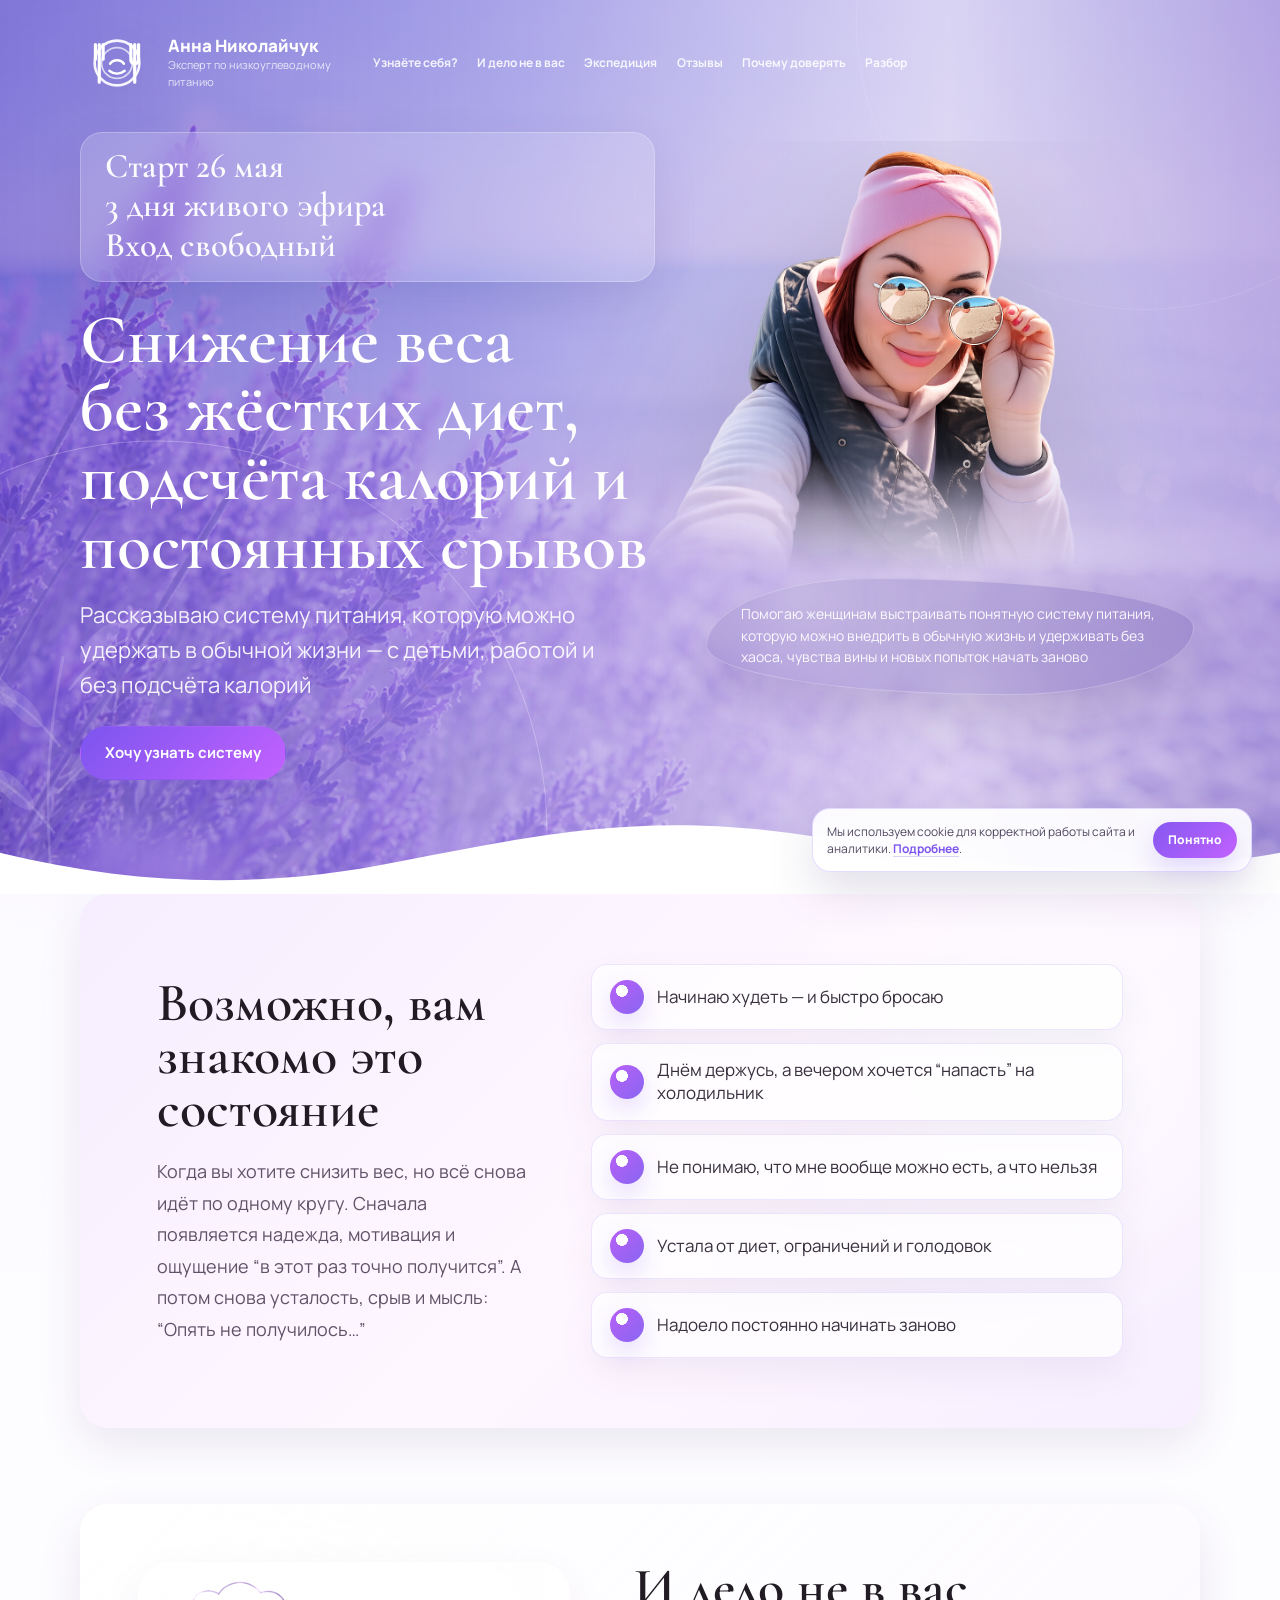
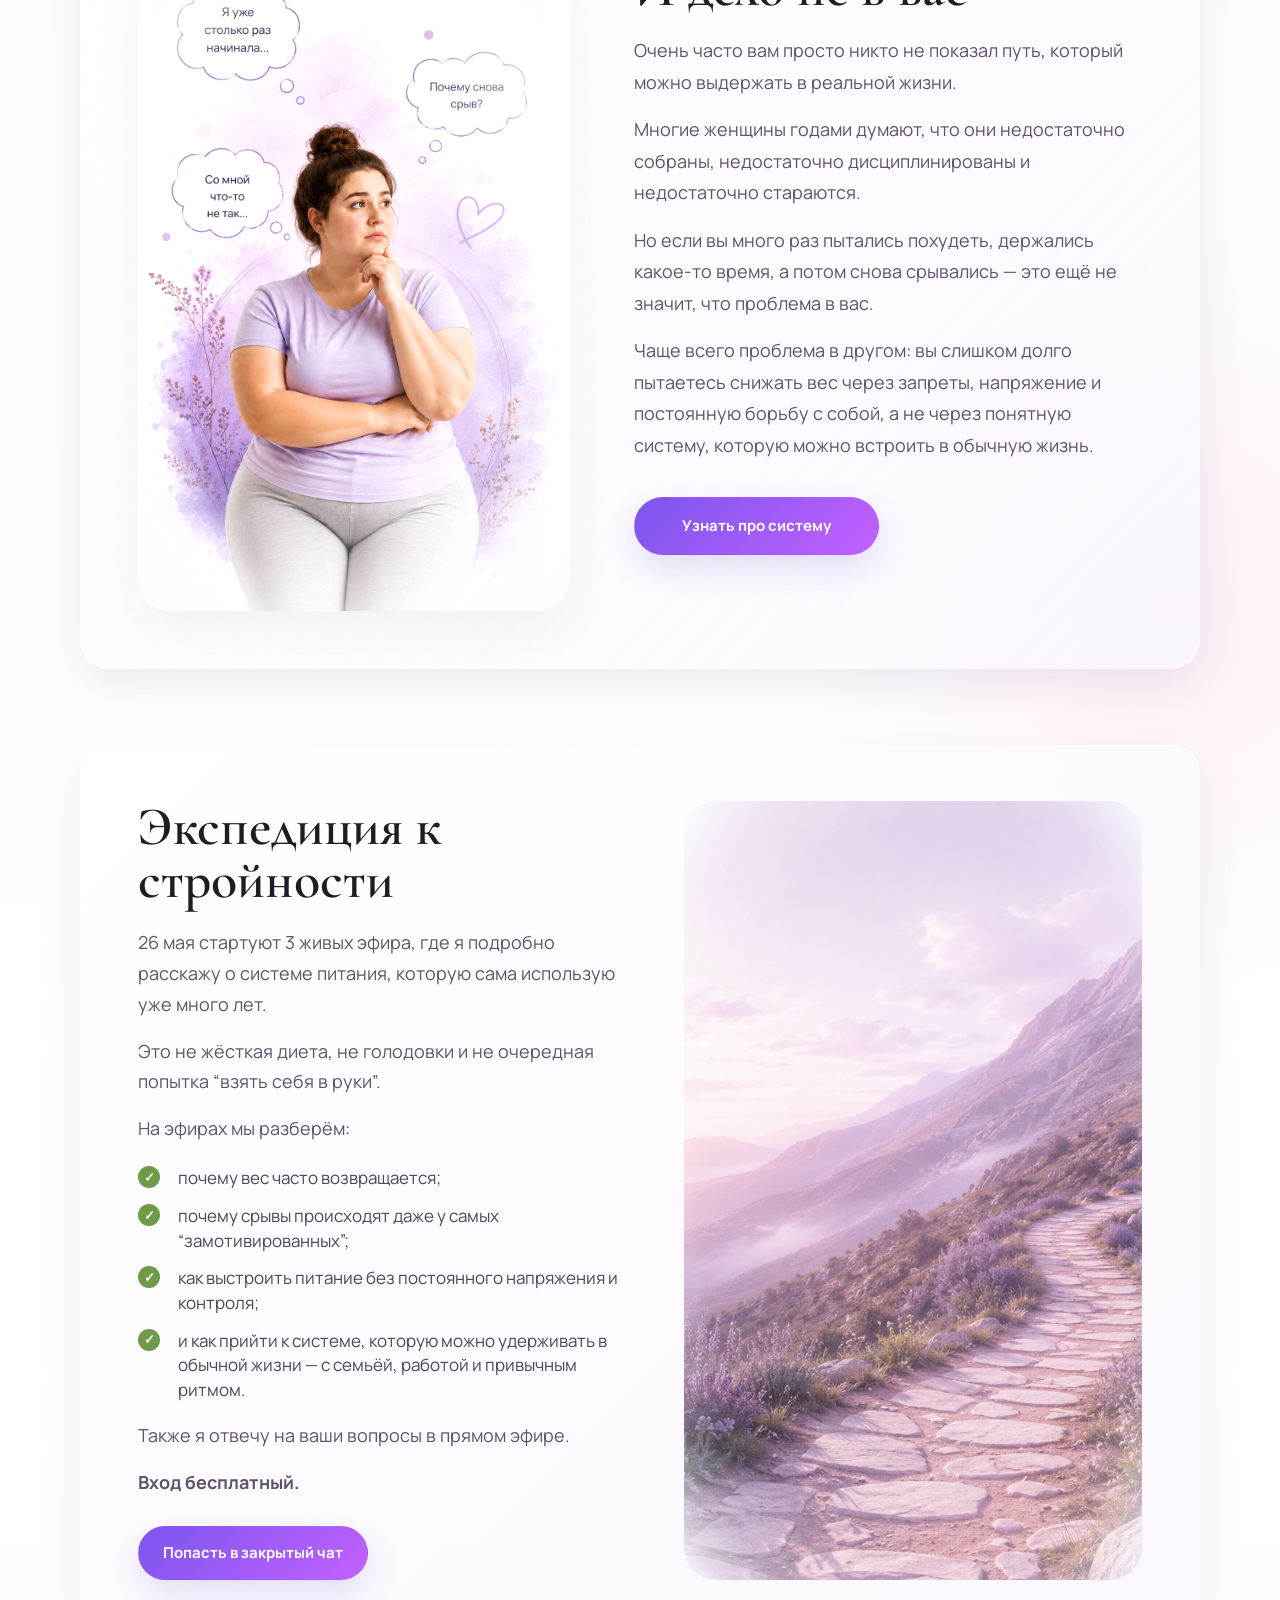
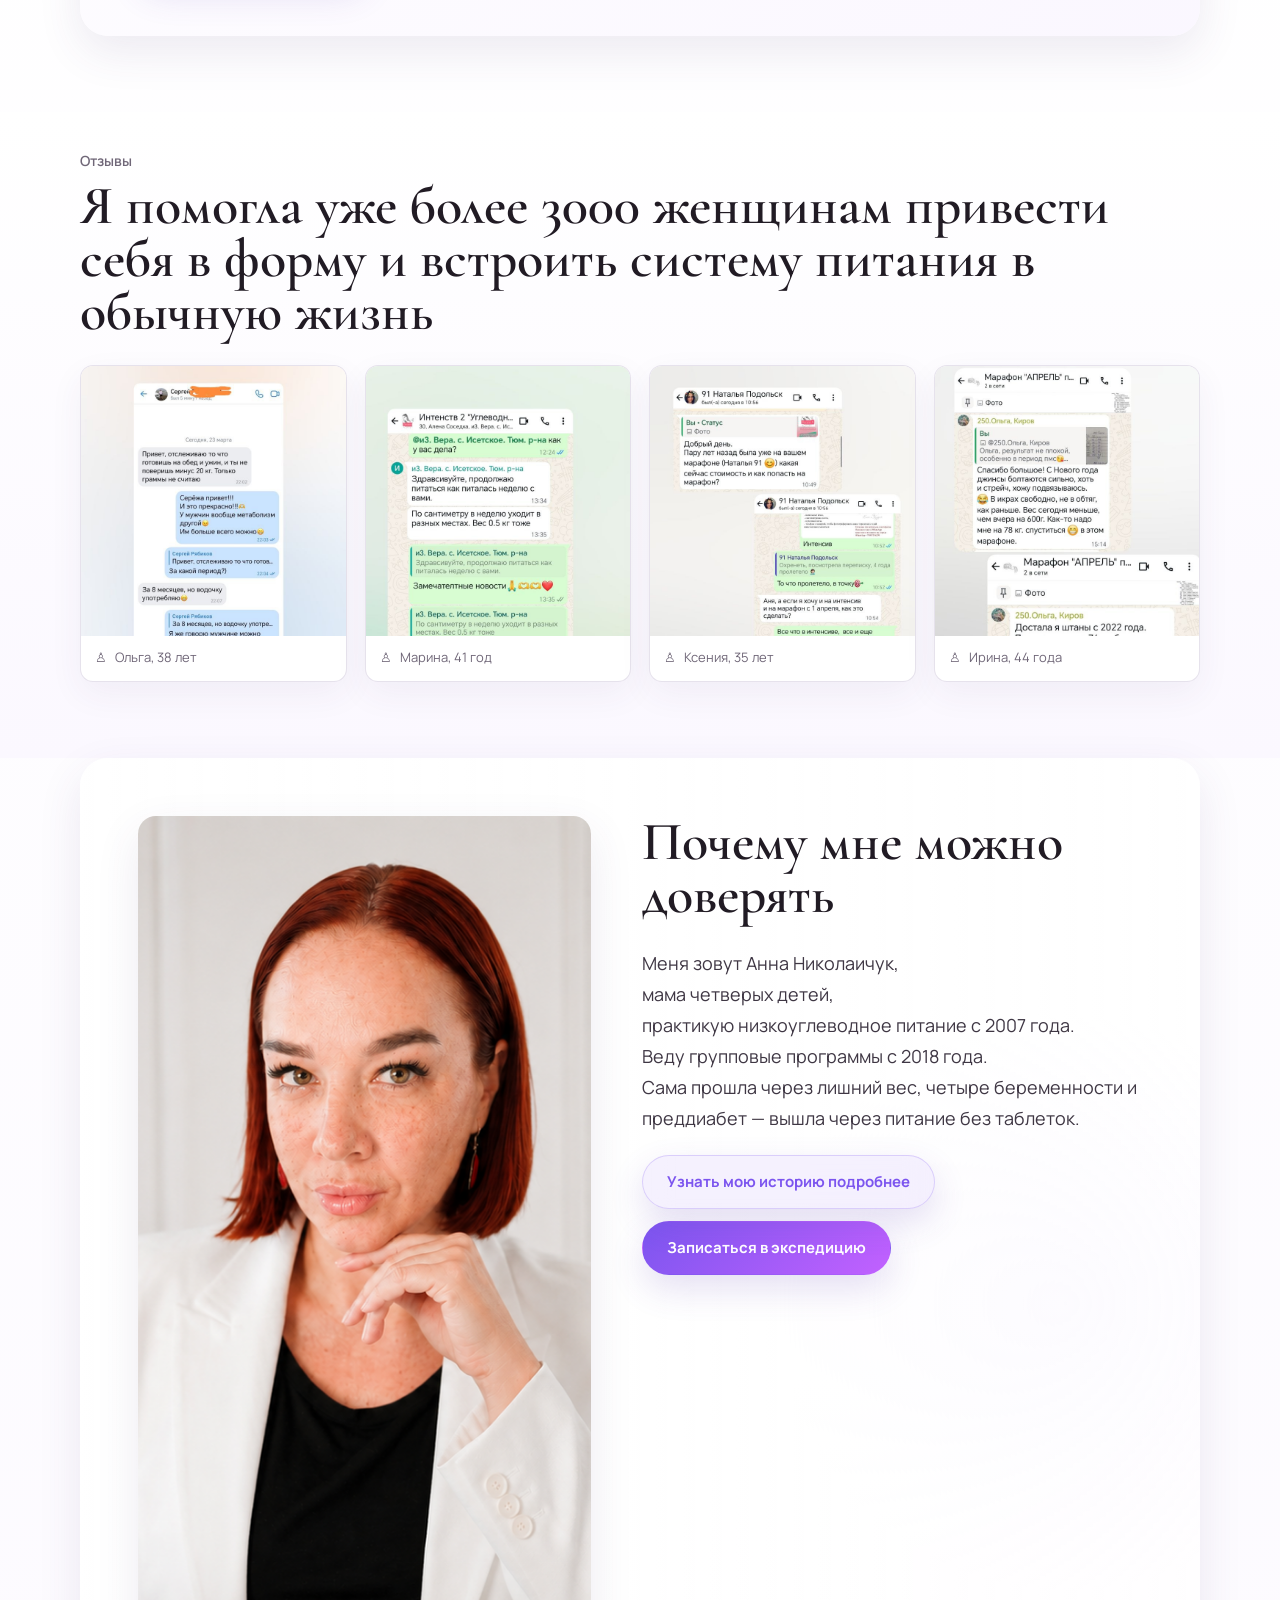
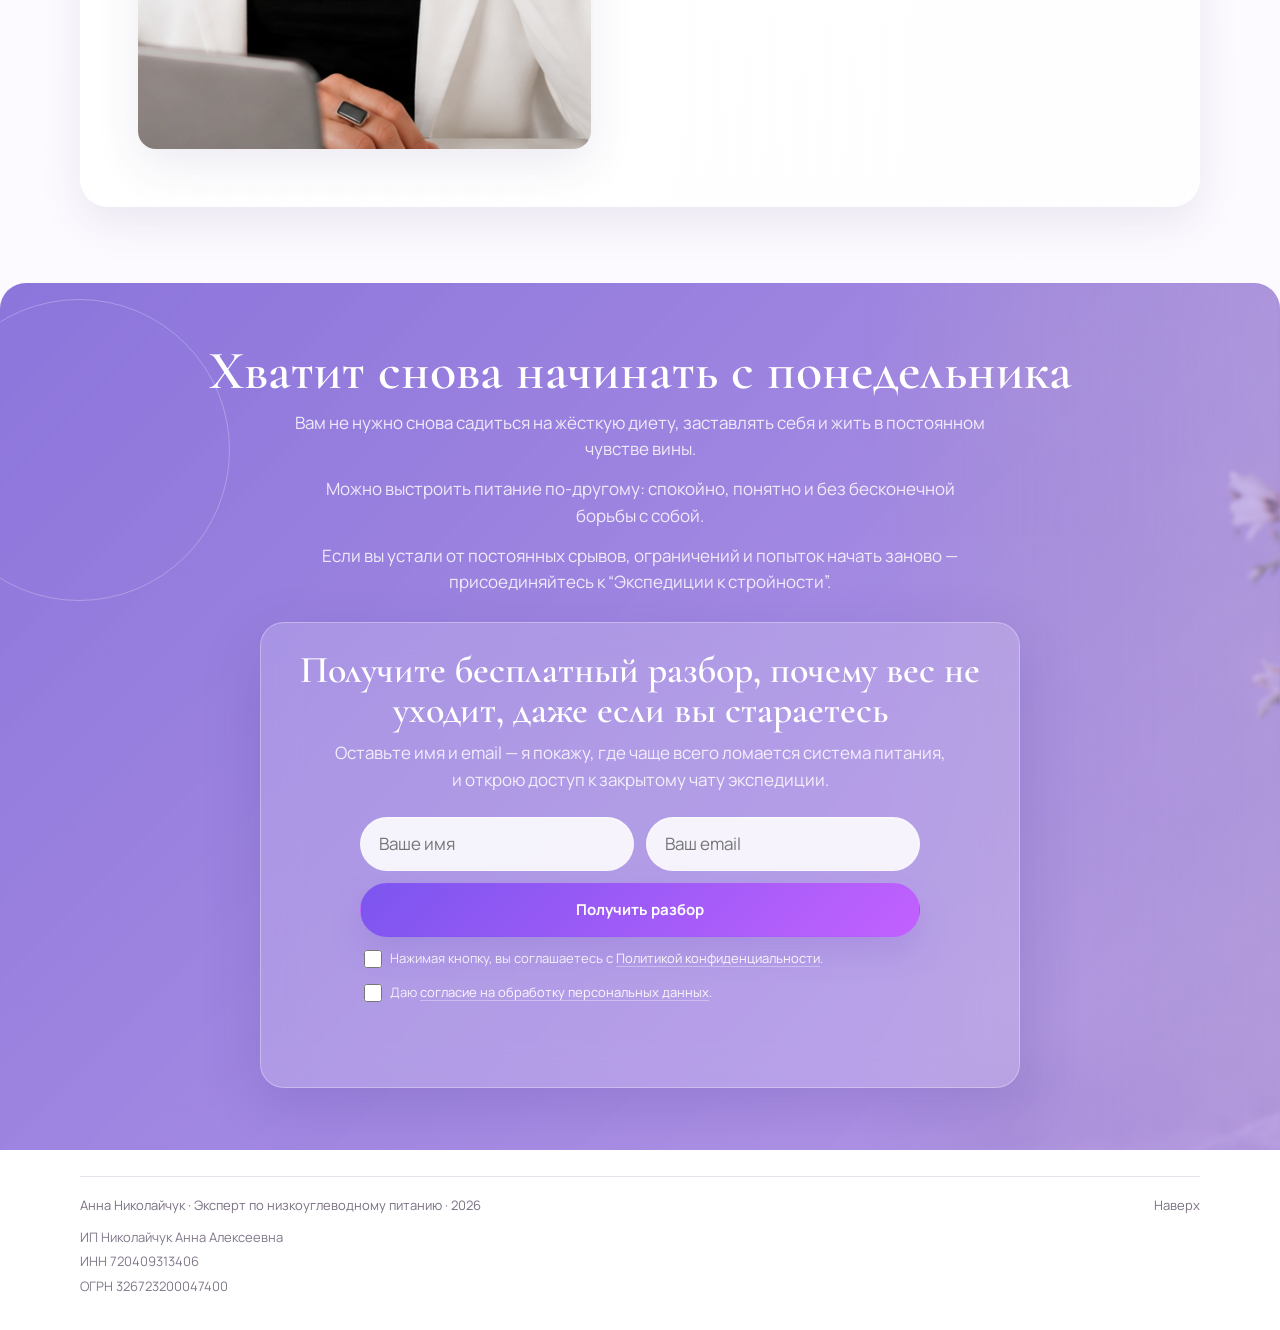
==== commit a99813b9: "Update page preview title" ====
--- a/index.html
+++ b/index.html
@@ -7,7 +7,7 @@
       name="description"
       content="Система питания для женщин, которую можно удержать в обычной жизни: без диет, срывов, отдельного меню для семьи и подсчета калорий."
     />
-    <title>Анна Николайчук | Похудеть без диет и срывов</title>
+    <title>Анна Николайчук | Худеем без диет и срывов</title>
     <link rel="preconnect" href="https://fonts.googleapis.com" />
     <link rel="preconnect" href="https://fonts.gstatic.com" crossorigin />
     <link
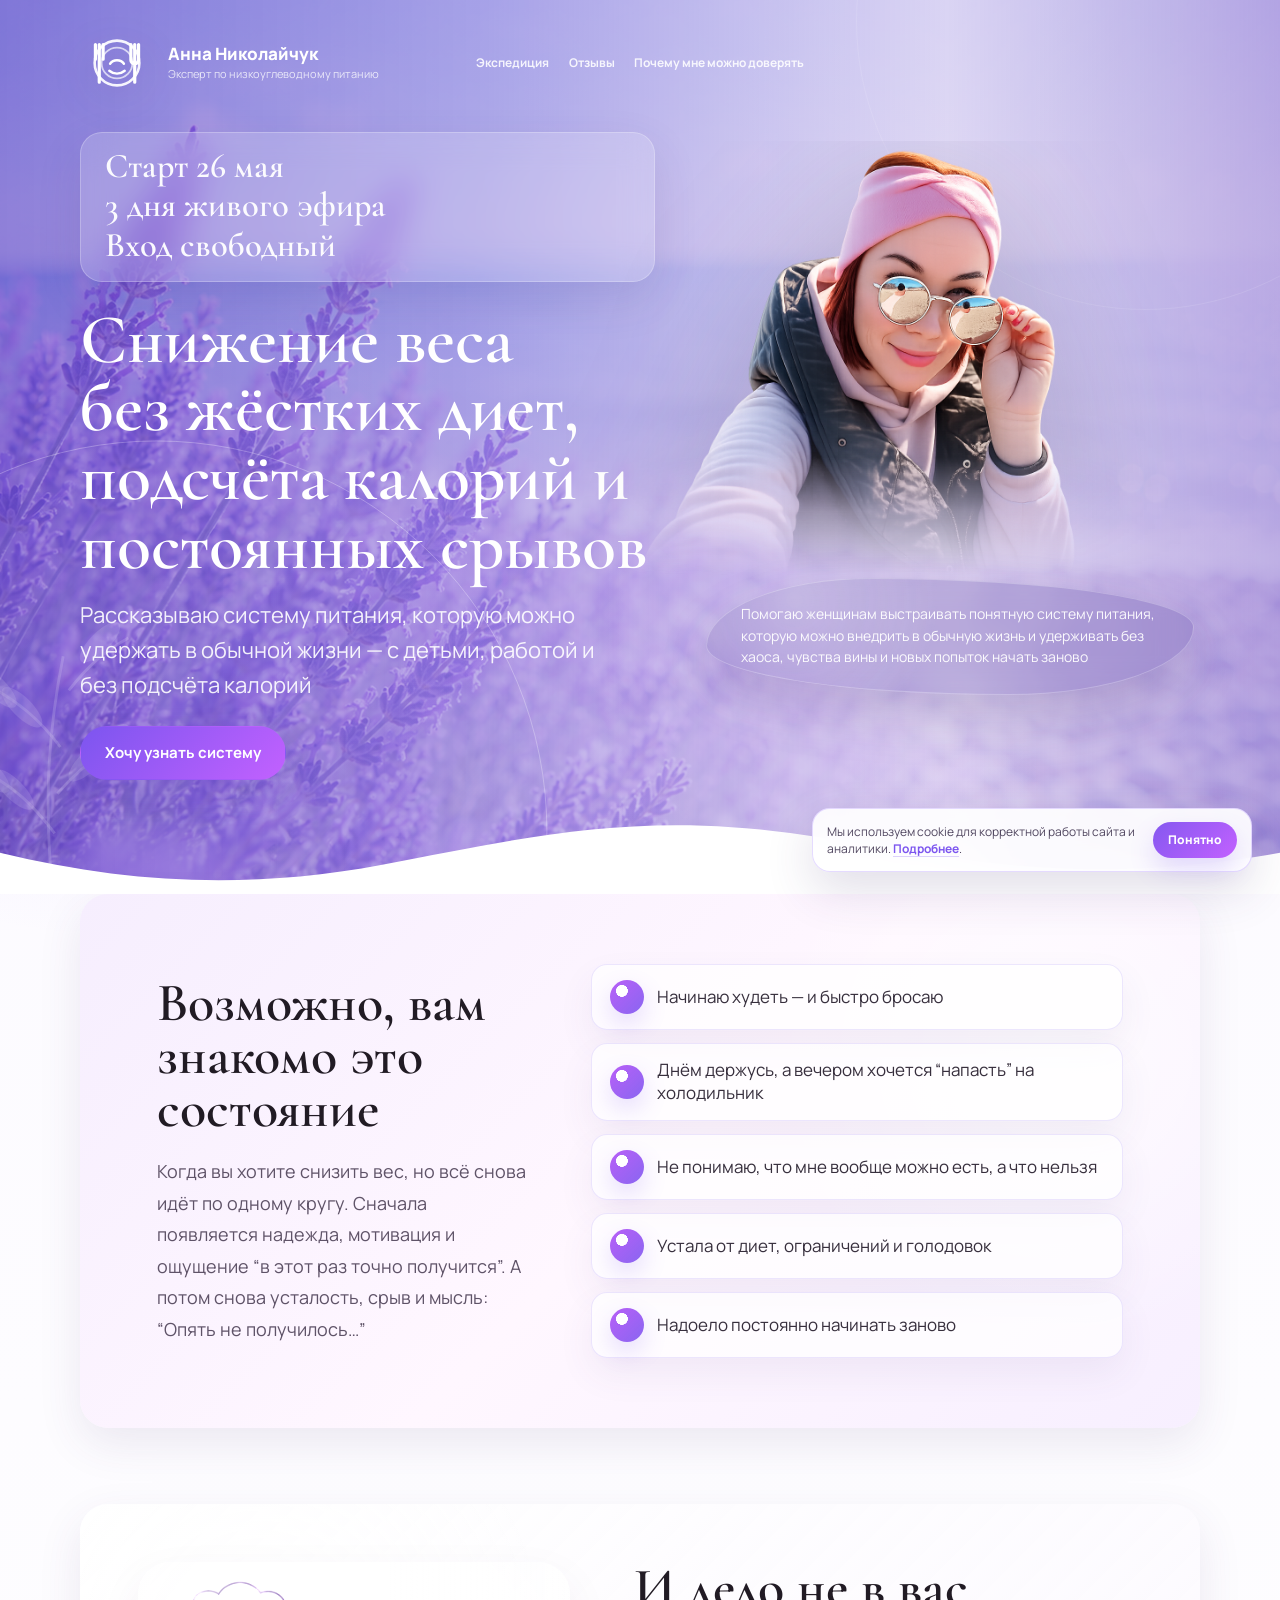
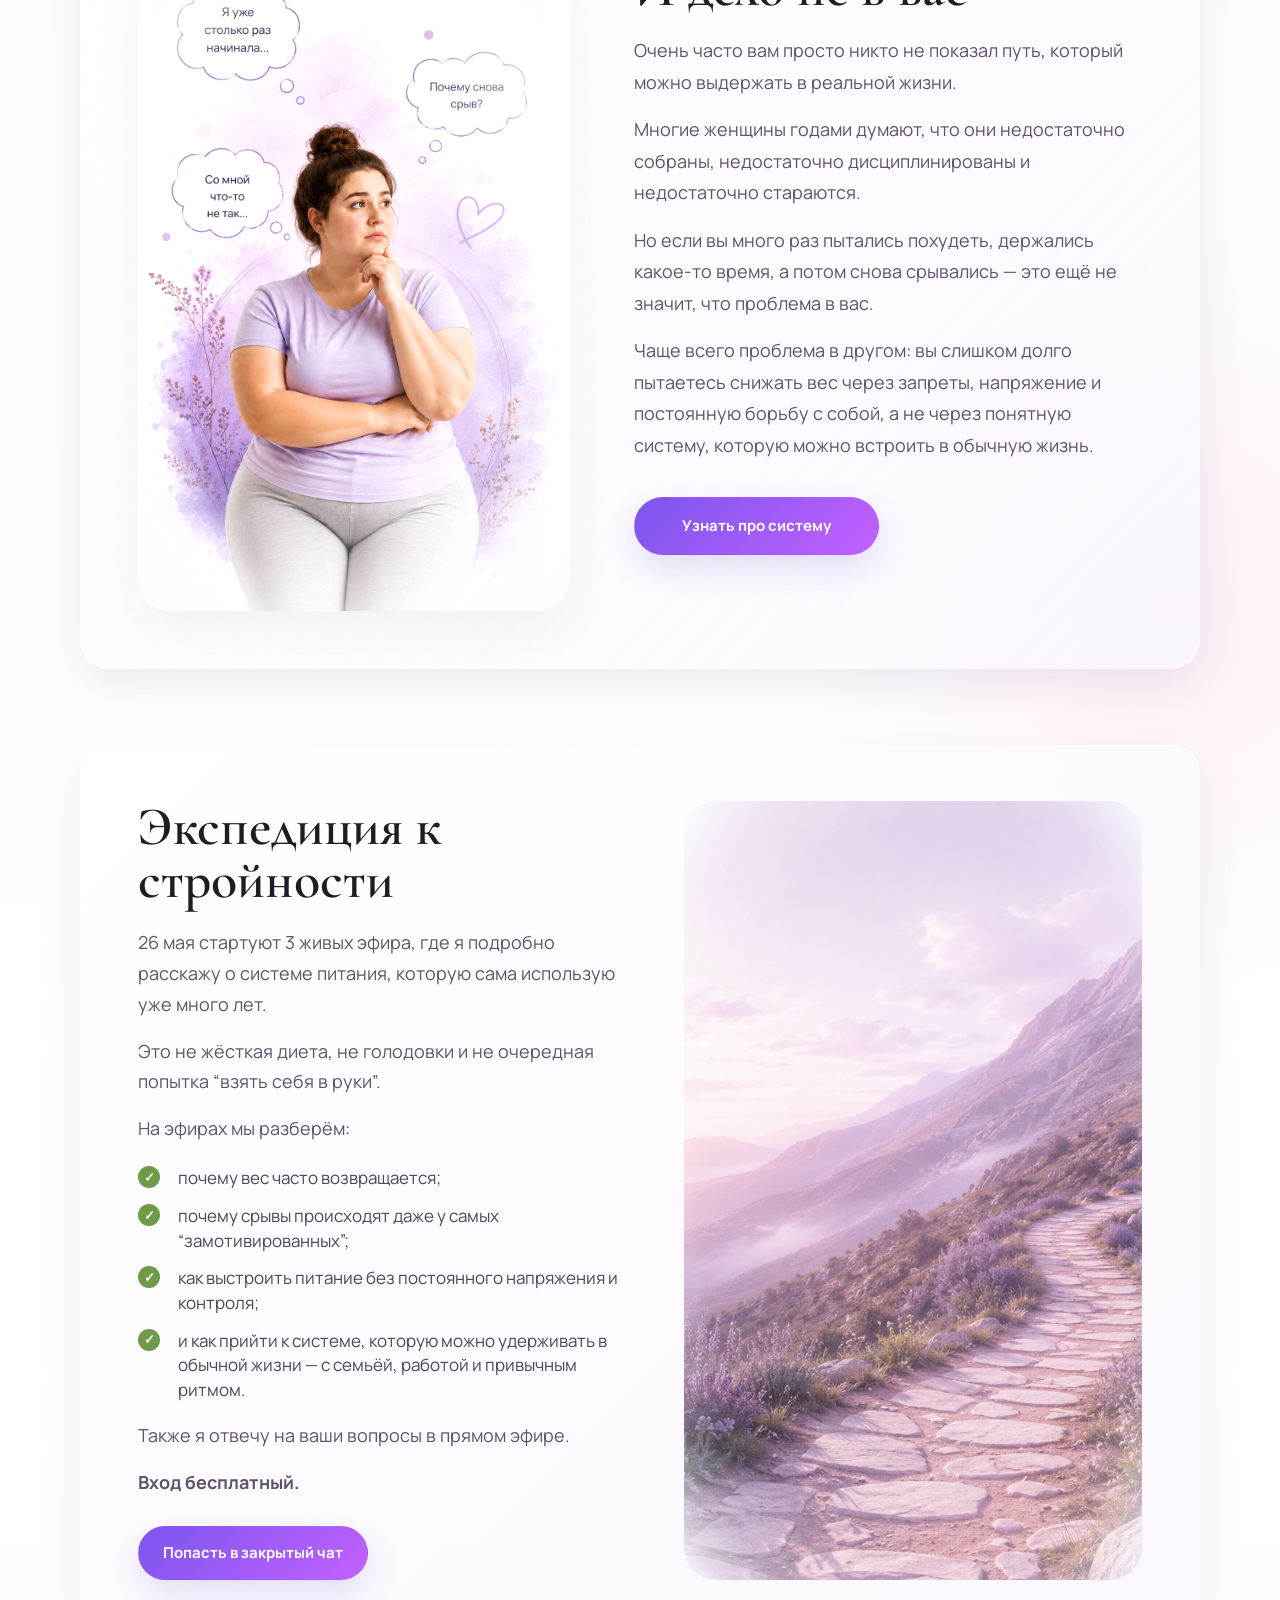
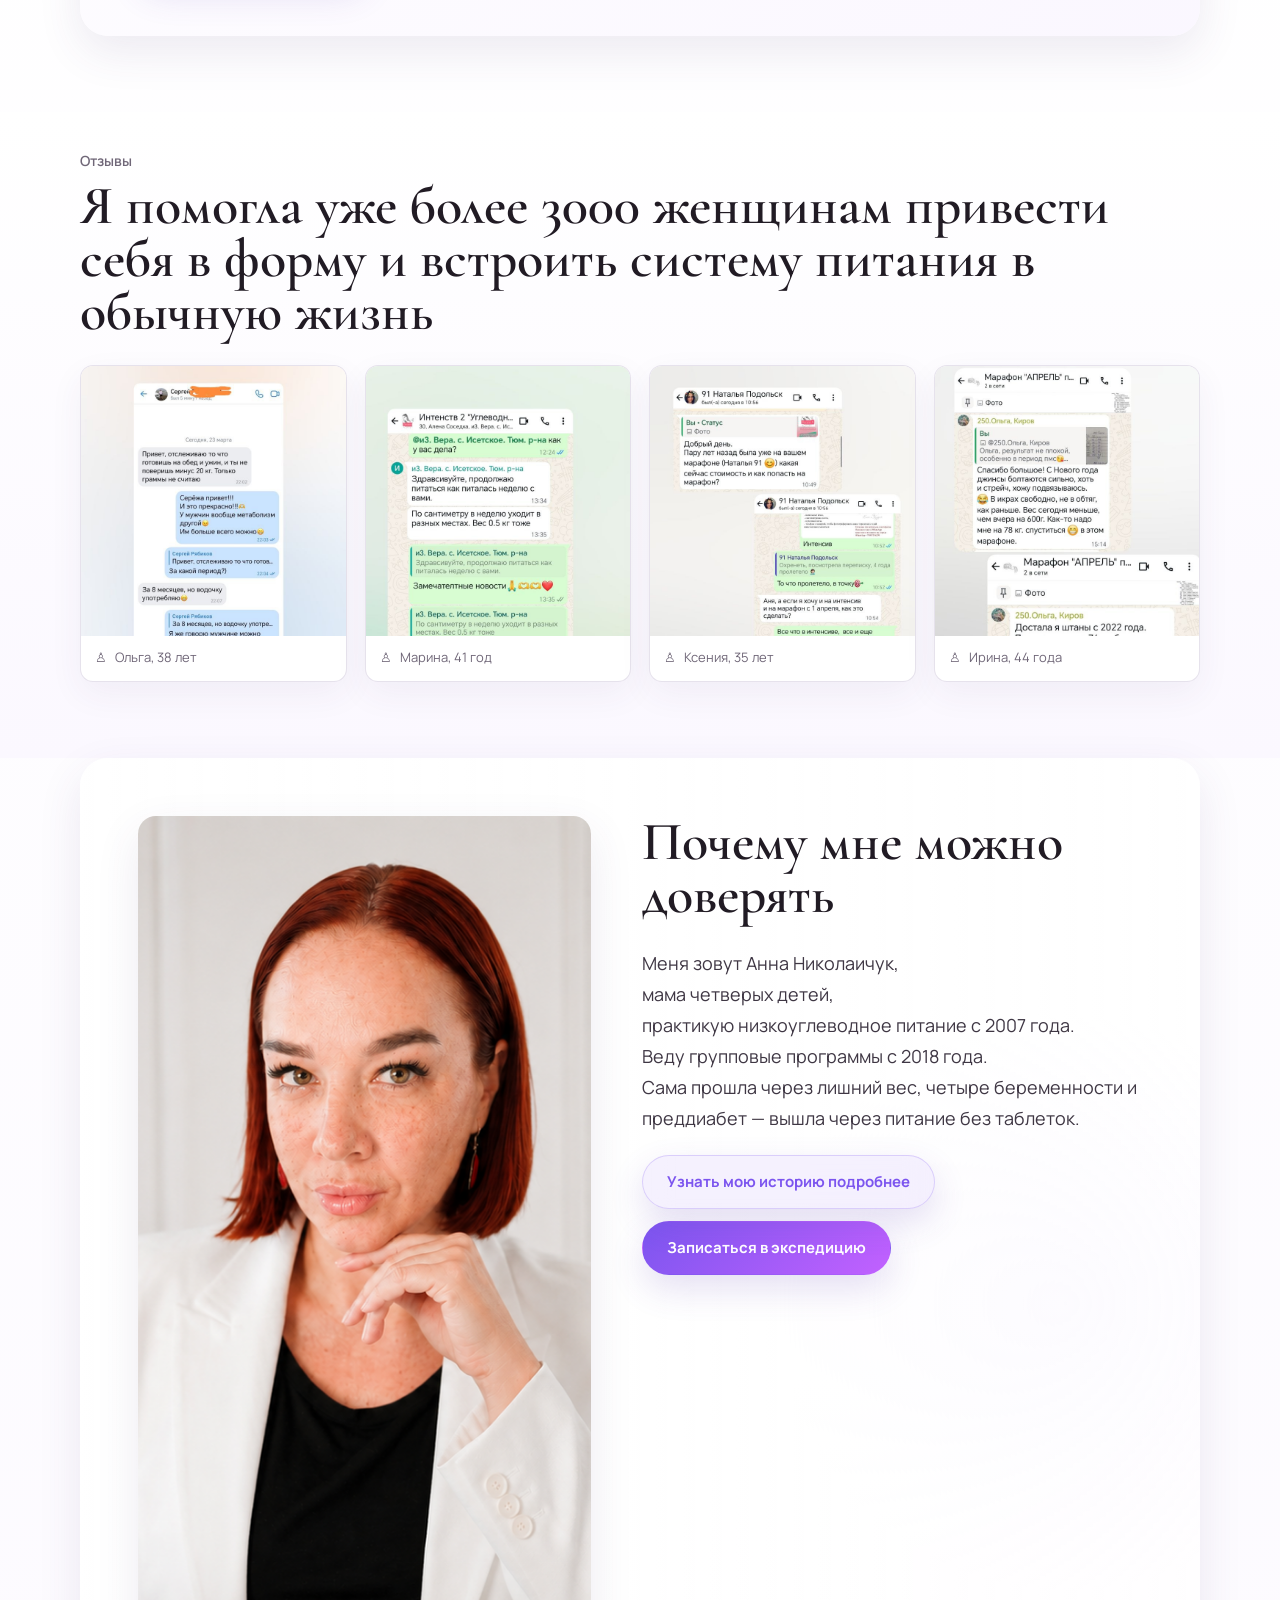
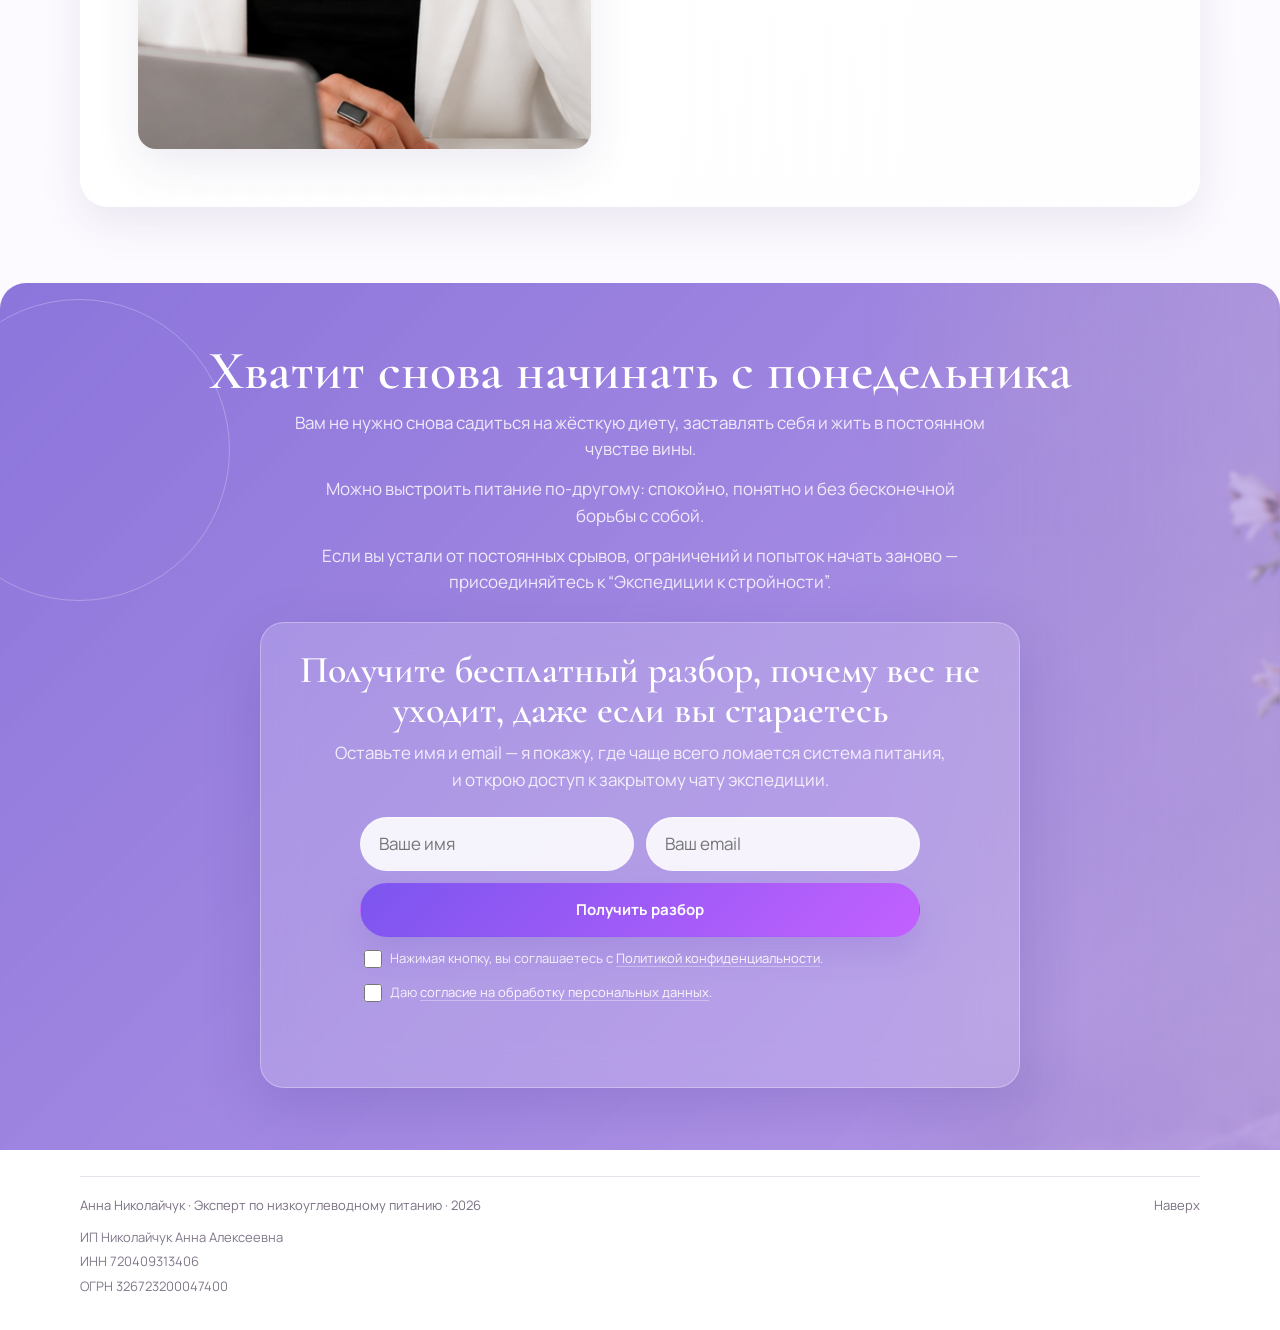
==== commit 1c6a0b9a: "Simplify top navigation" ====
--- a/index.html
+++ b/index.html
@@ -2327,12 +2327,9 @@
             </span>
           </a>
           <nav class="nav" aria-label="Основная навигация">
-            <a href="#recognize">Узнаёте себя?</a>
-            <a href="#approach">И дело не в вас</a>
             <a href="#programs">Экспедиция</a>
             <a href="#reviews">Отзывы</a>
-            <a href="#about">Почему доверять</a>
-            <a href="#final">Разбор</a>
+            <a href="#about">Почему мне можно доверять</a>
           </nav>
         </div>
       </header>
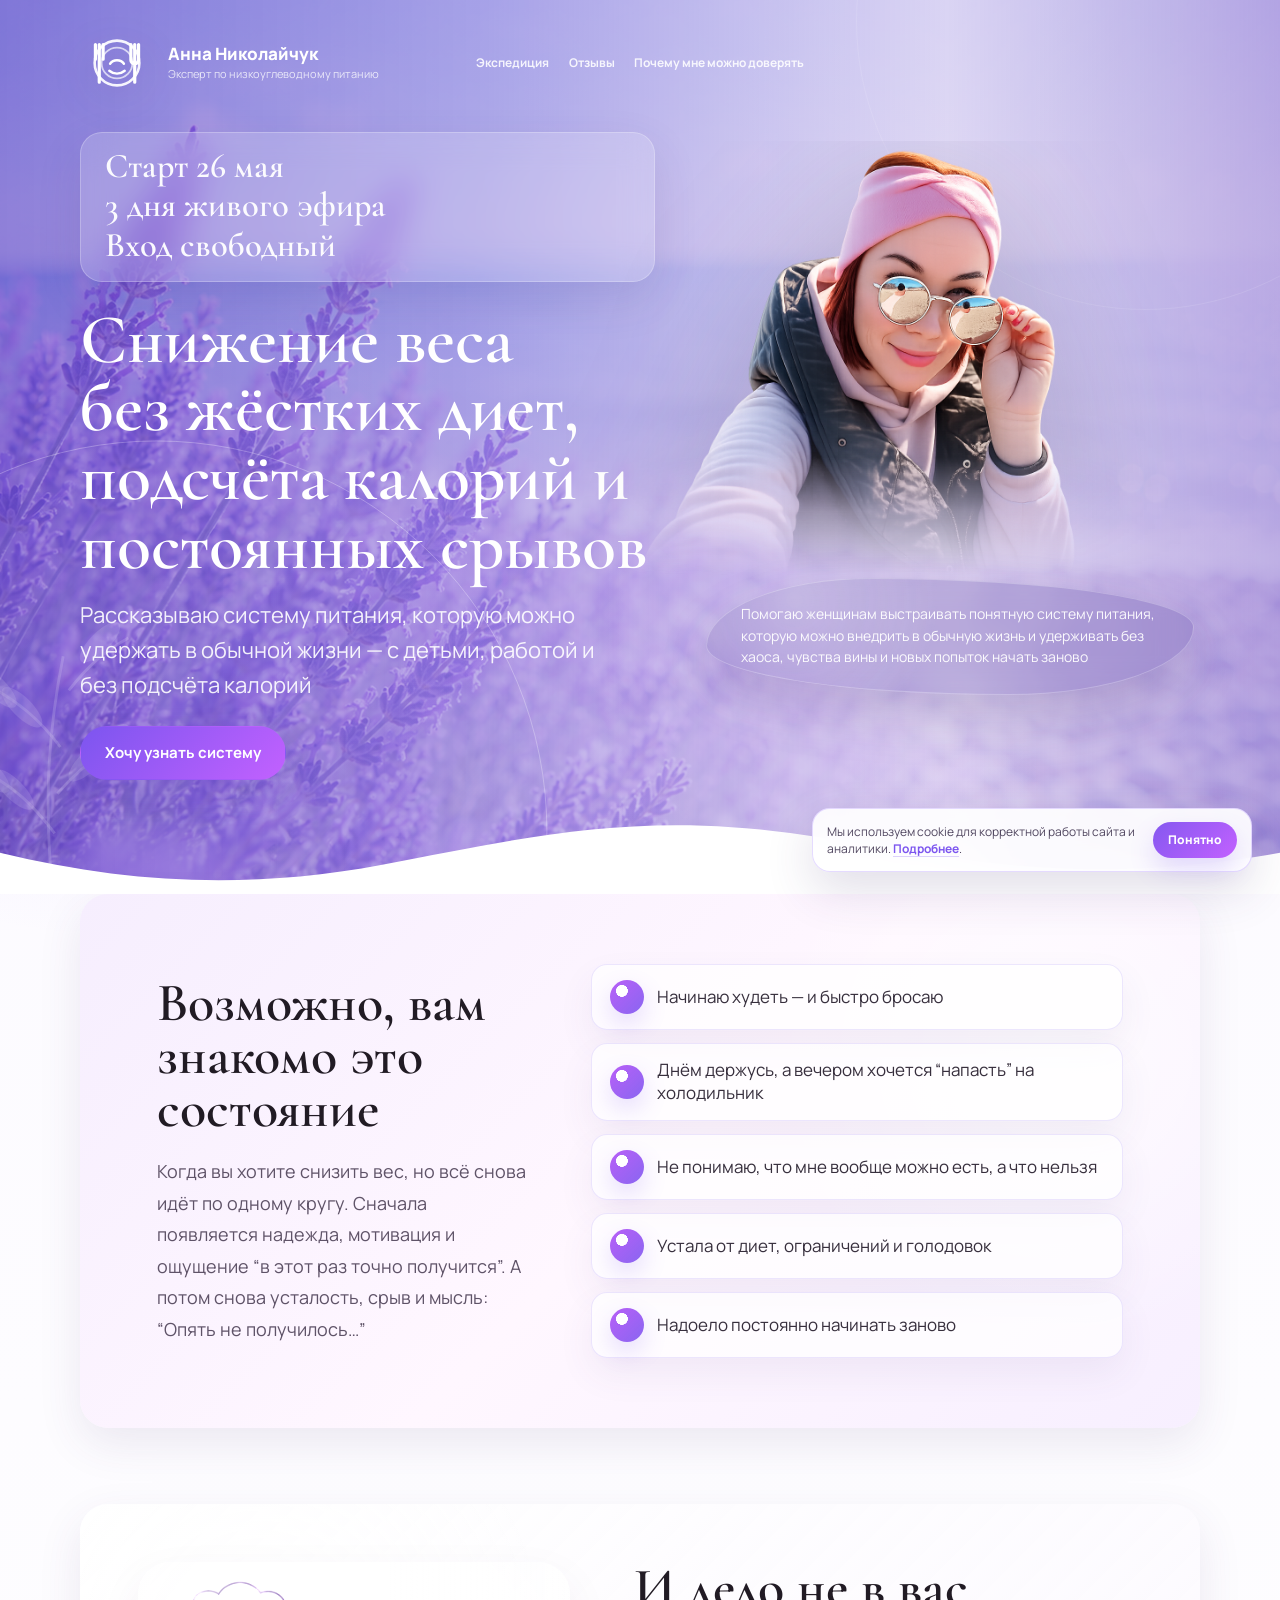
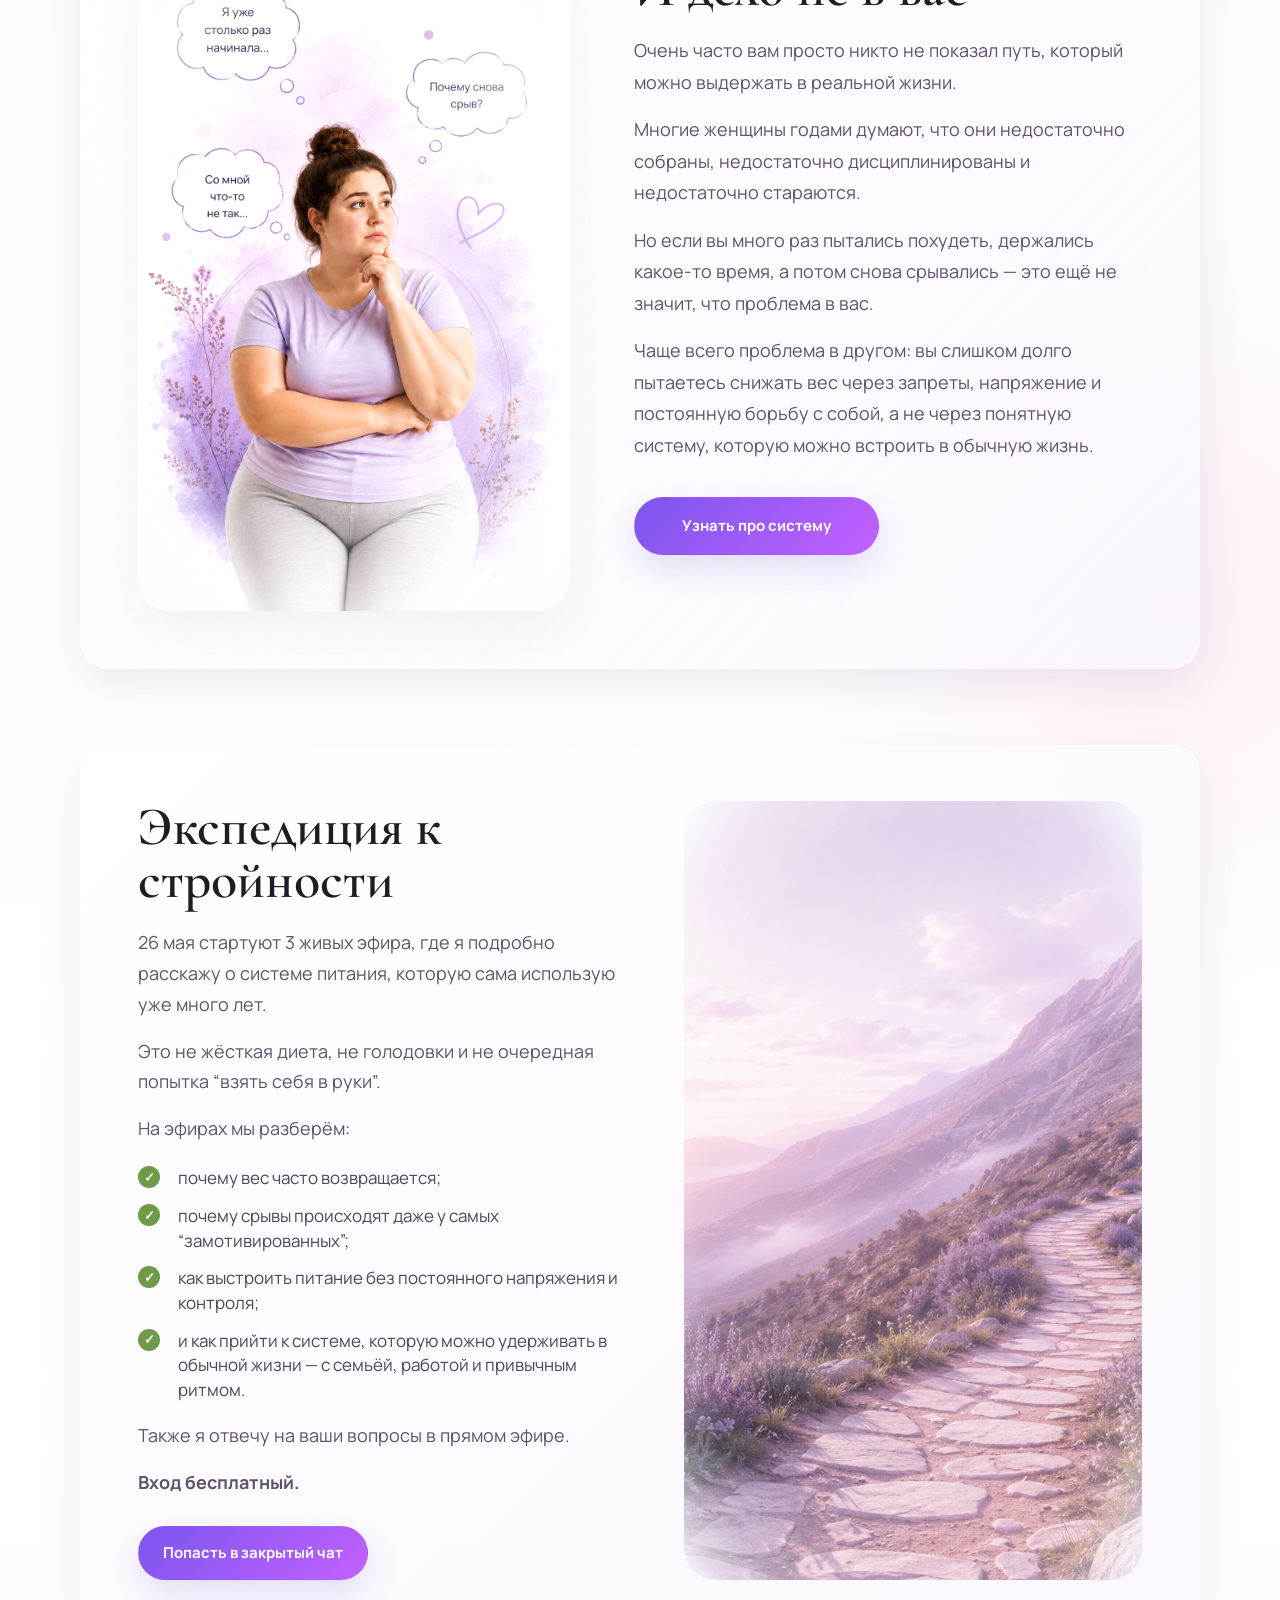
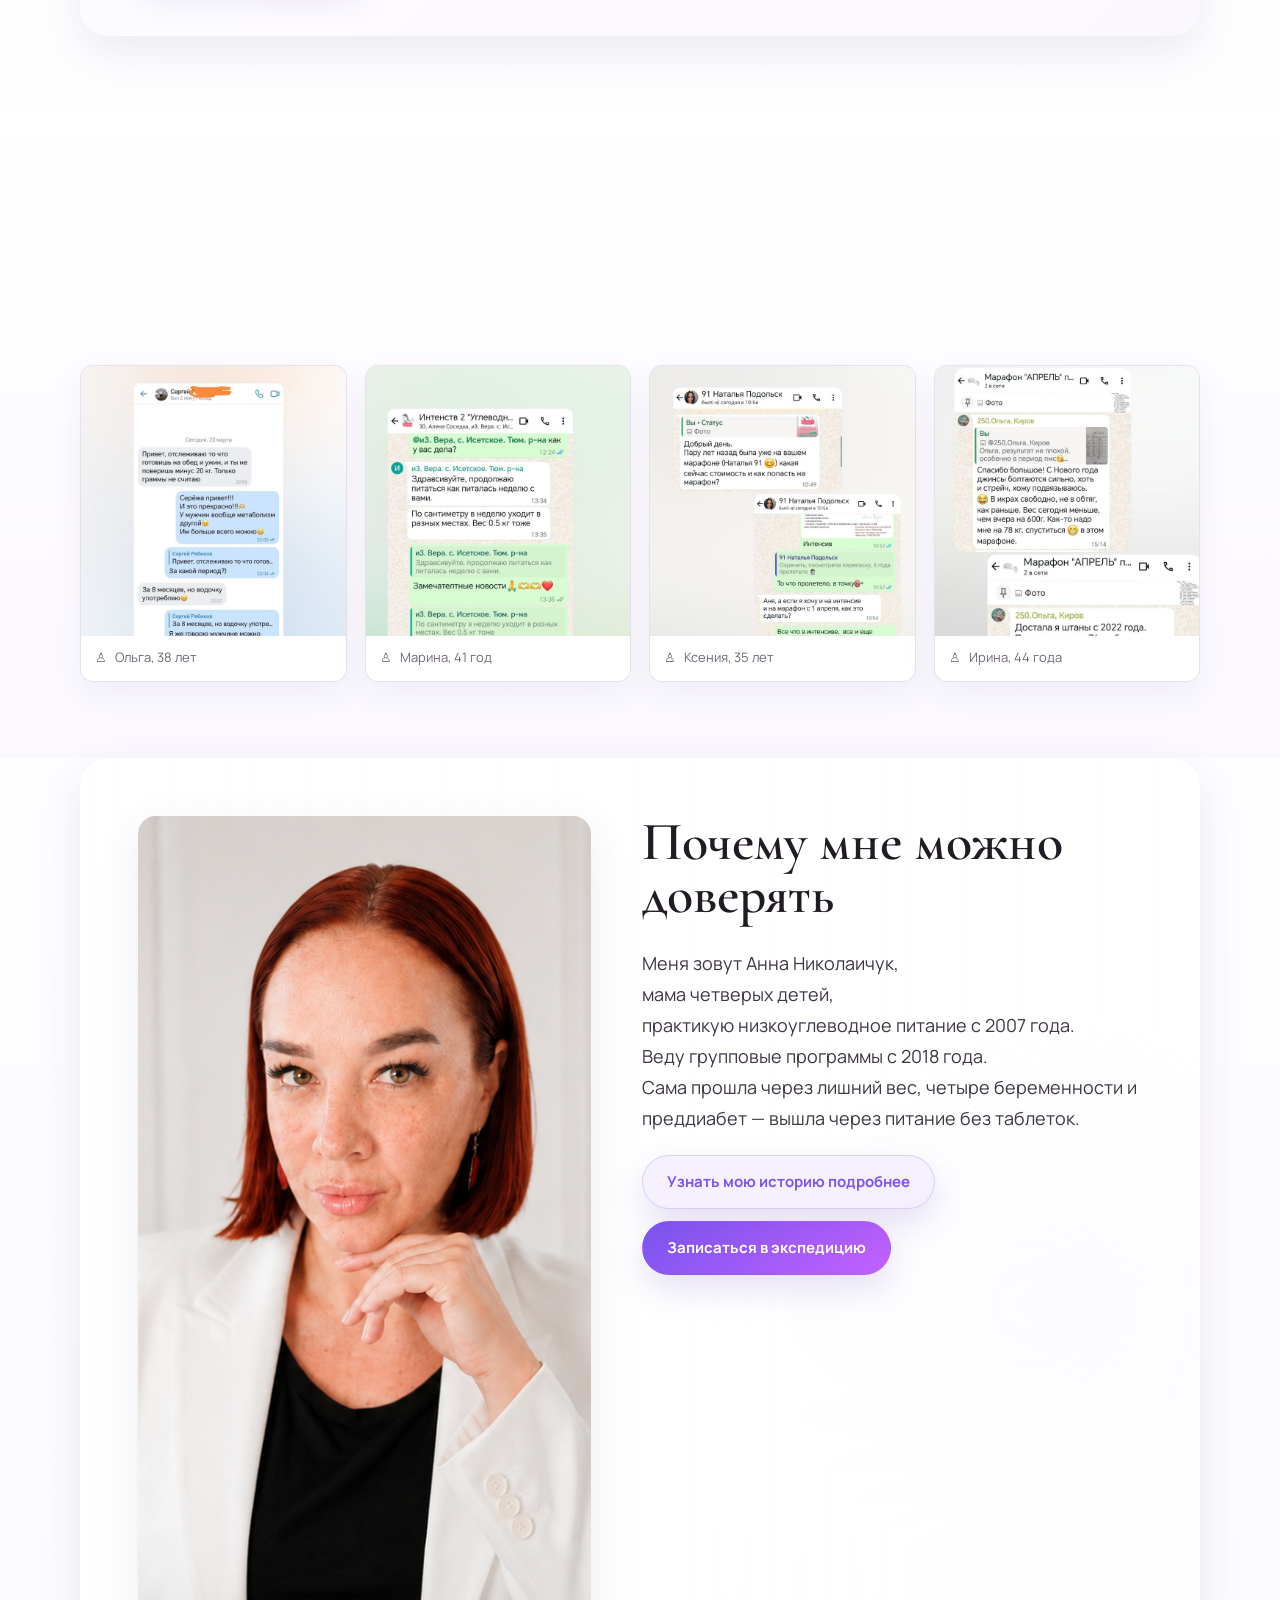
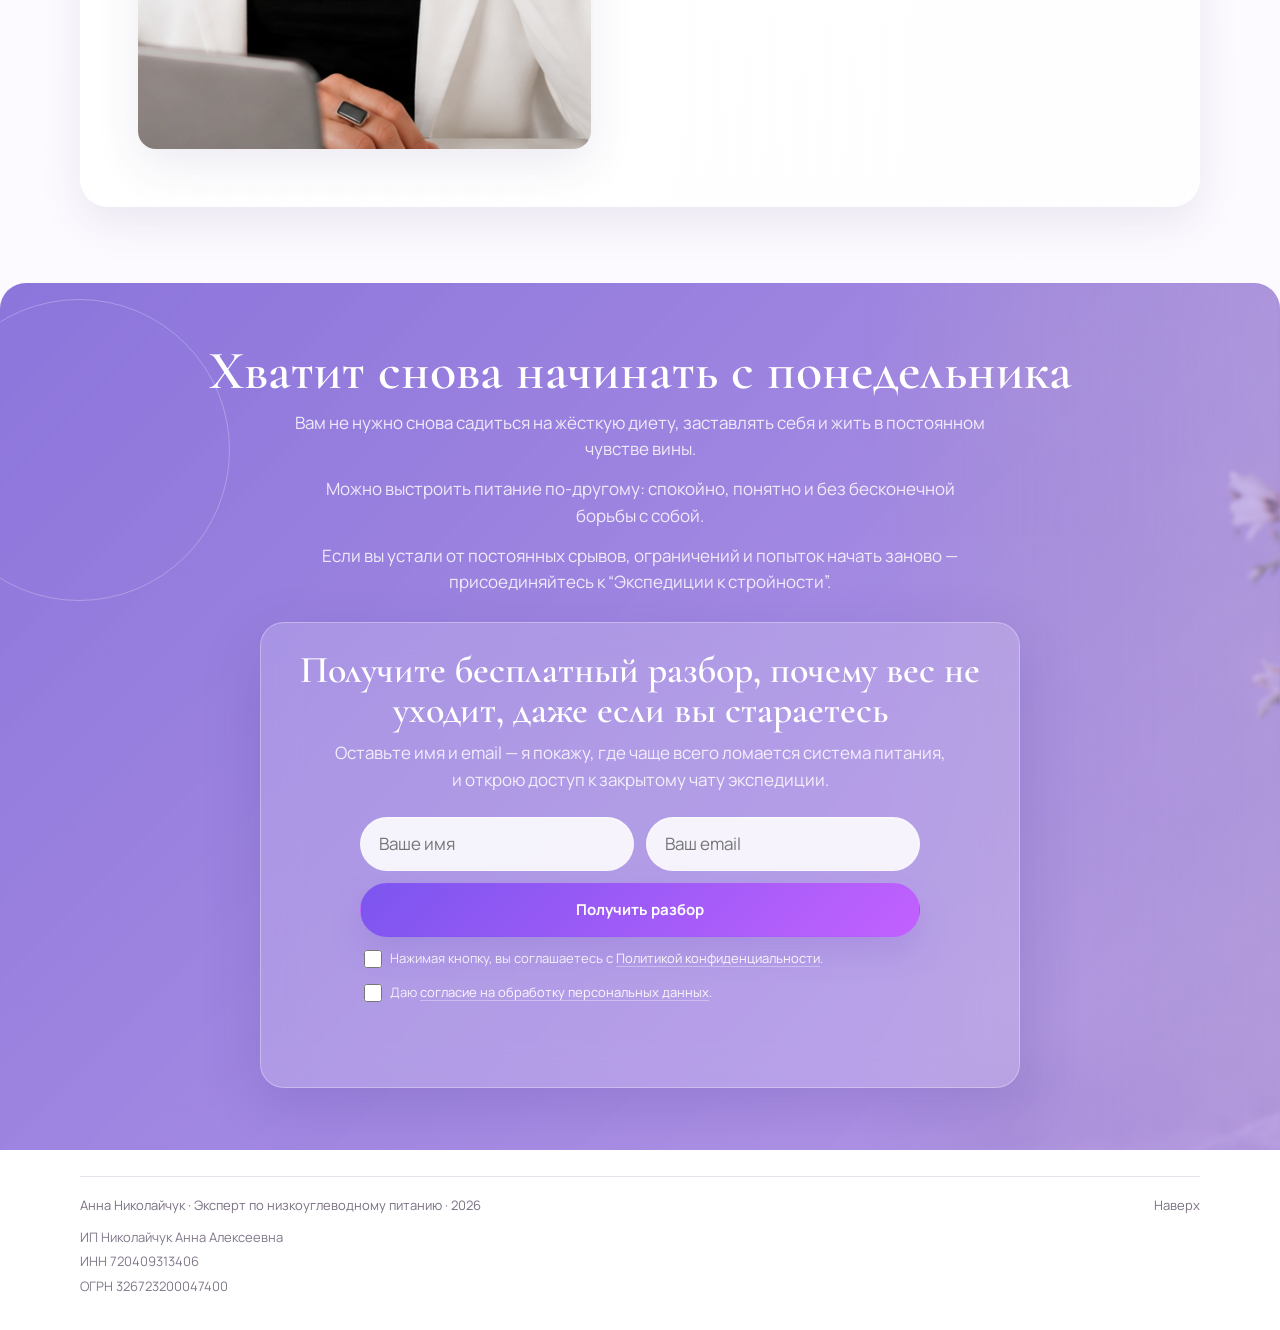
==== commit 564f1de9: "Improve mobile layout" ====
--- a/index.html
+++ b/index.html
@@ -2030,6 +2030,11 @@
           padding: 18px 0;
         }
 
+        .reveal {
+          opacity: 1;
+          transform: none;
+        }
+
         .brand {
           grid-template-columns: 56px auto;
           gap: 9px;
@@ -2108,8 +2113,13 @@
           max-width: 330px;
         }
 
+        .hero-grid {
+          gap: 0;
+        }
+
         .hero-actions {
           max-width: 330px;
+          margin-bottom: 6px;
         }
 
         .hero-photo-note {
@@ -2130,15 +2140,16 @@
         }
 
         .hero-person {
-          min-height: 430px;
+          min-height: 520px;
+          margin-top: -8px;
         }
 
         .hero-person img {
           right: 50%;
-          top: -12px;
+          top: -6px;
           bottom: auto;
-          width: min(92vw, 410px);
-          height: 360px;
+          width: min(118vw, 520px);
+          height: auto;
           transform: translateX(50%);
         }
 
@@ -2151,17 +2162,53 @@
           display: none;
         }
 
-        .results-grid,
         .old-grid,
-        .trust-stats,
         .fit-row,
         .start-grid {
           grid-template-columns: 1fr;
         }
 
+        .results-grid {
+          display: flex;
+          gap: 14px;
+          max-width: none;
+          margin-right: calc(50% - 50vw + 12px);
+          padding: 4px 12px 18px 0;
+          overflow-x: auto;
+          overscroll-behavior-x: contain;
+          scroll-snap-type: x mandatory;
+          scrollbar-width: none;
+          -webkit-overflow-scrolling: touch;
+        }
+
+        .results-grid::-webkit-scrollbar {
+          display: none;
+        }
+
+        .testimonial-card {
+          flex: 0 0 min(82vw, 330px);
+          min-height: 0;
+          scroll-snap-align: start;
+        }
+
         .testimonial-shot {
-          height: 390px;
+          height: 330px;
           object-fit: cover;
+        }
+
+        .trust-stats {
+          grid-template-columns: repeat(2, minmax(0, 1fr));
+          gap: 12px 10px;
+          margin-top: 18px;
+        }
+
+        .trust-stat {
+          min-height: 148px;
+        }
+
+        .stat-art {
+          width: min(100%, 150px);
+          height: 128px;
         }
 
         .recognize-shell,
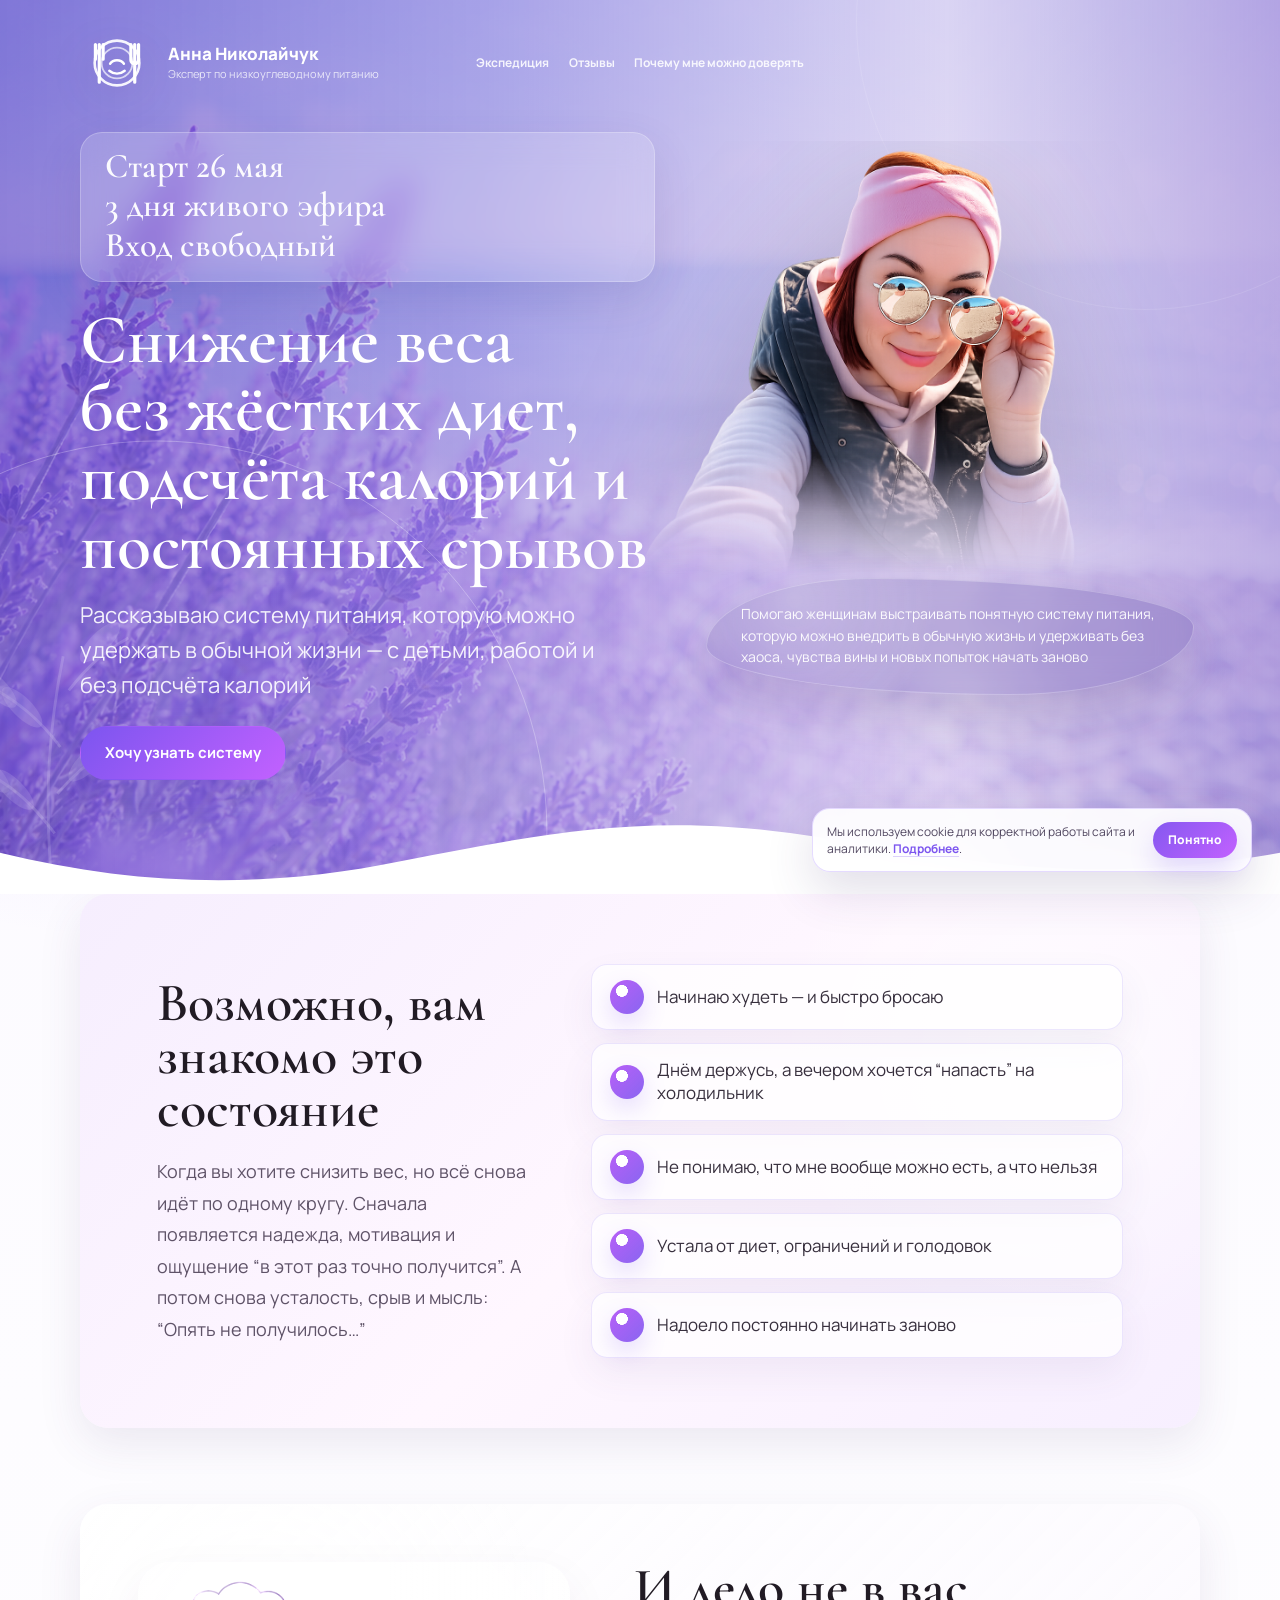
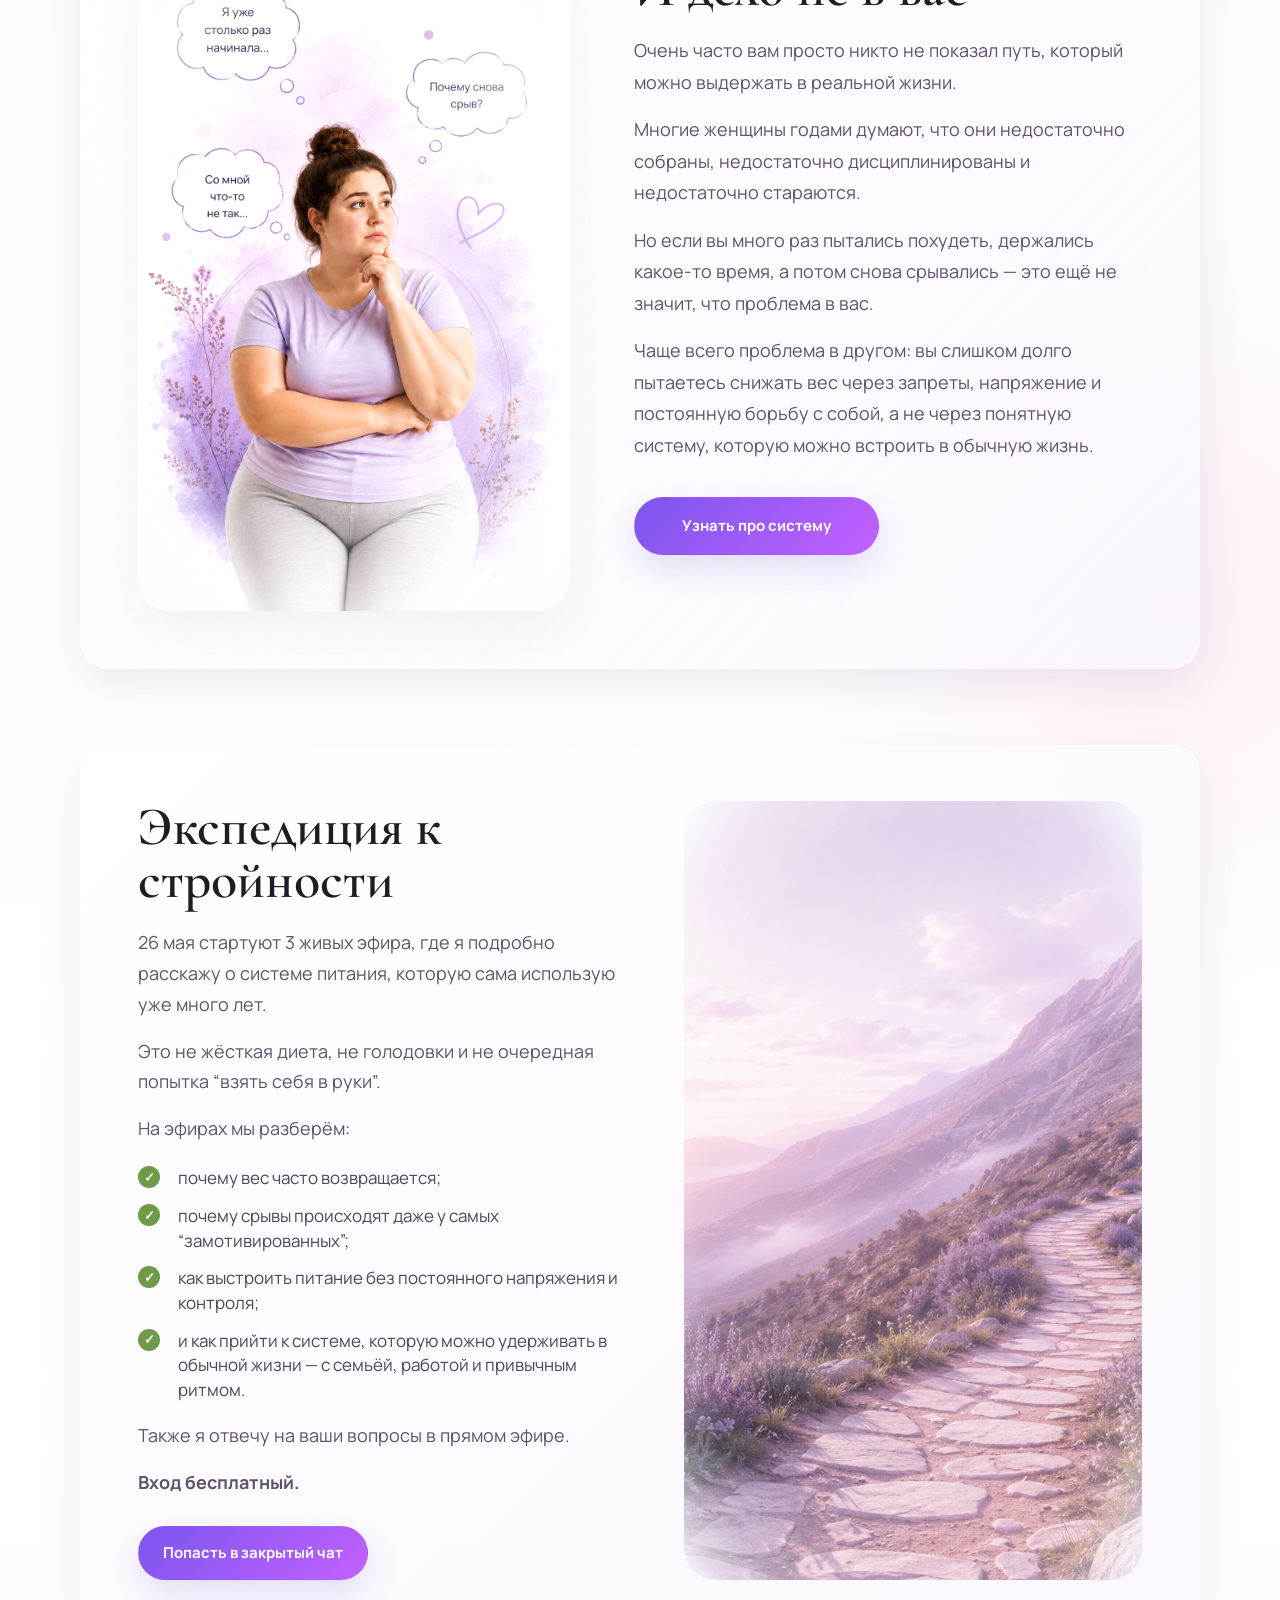
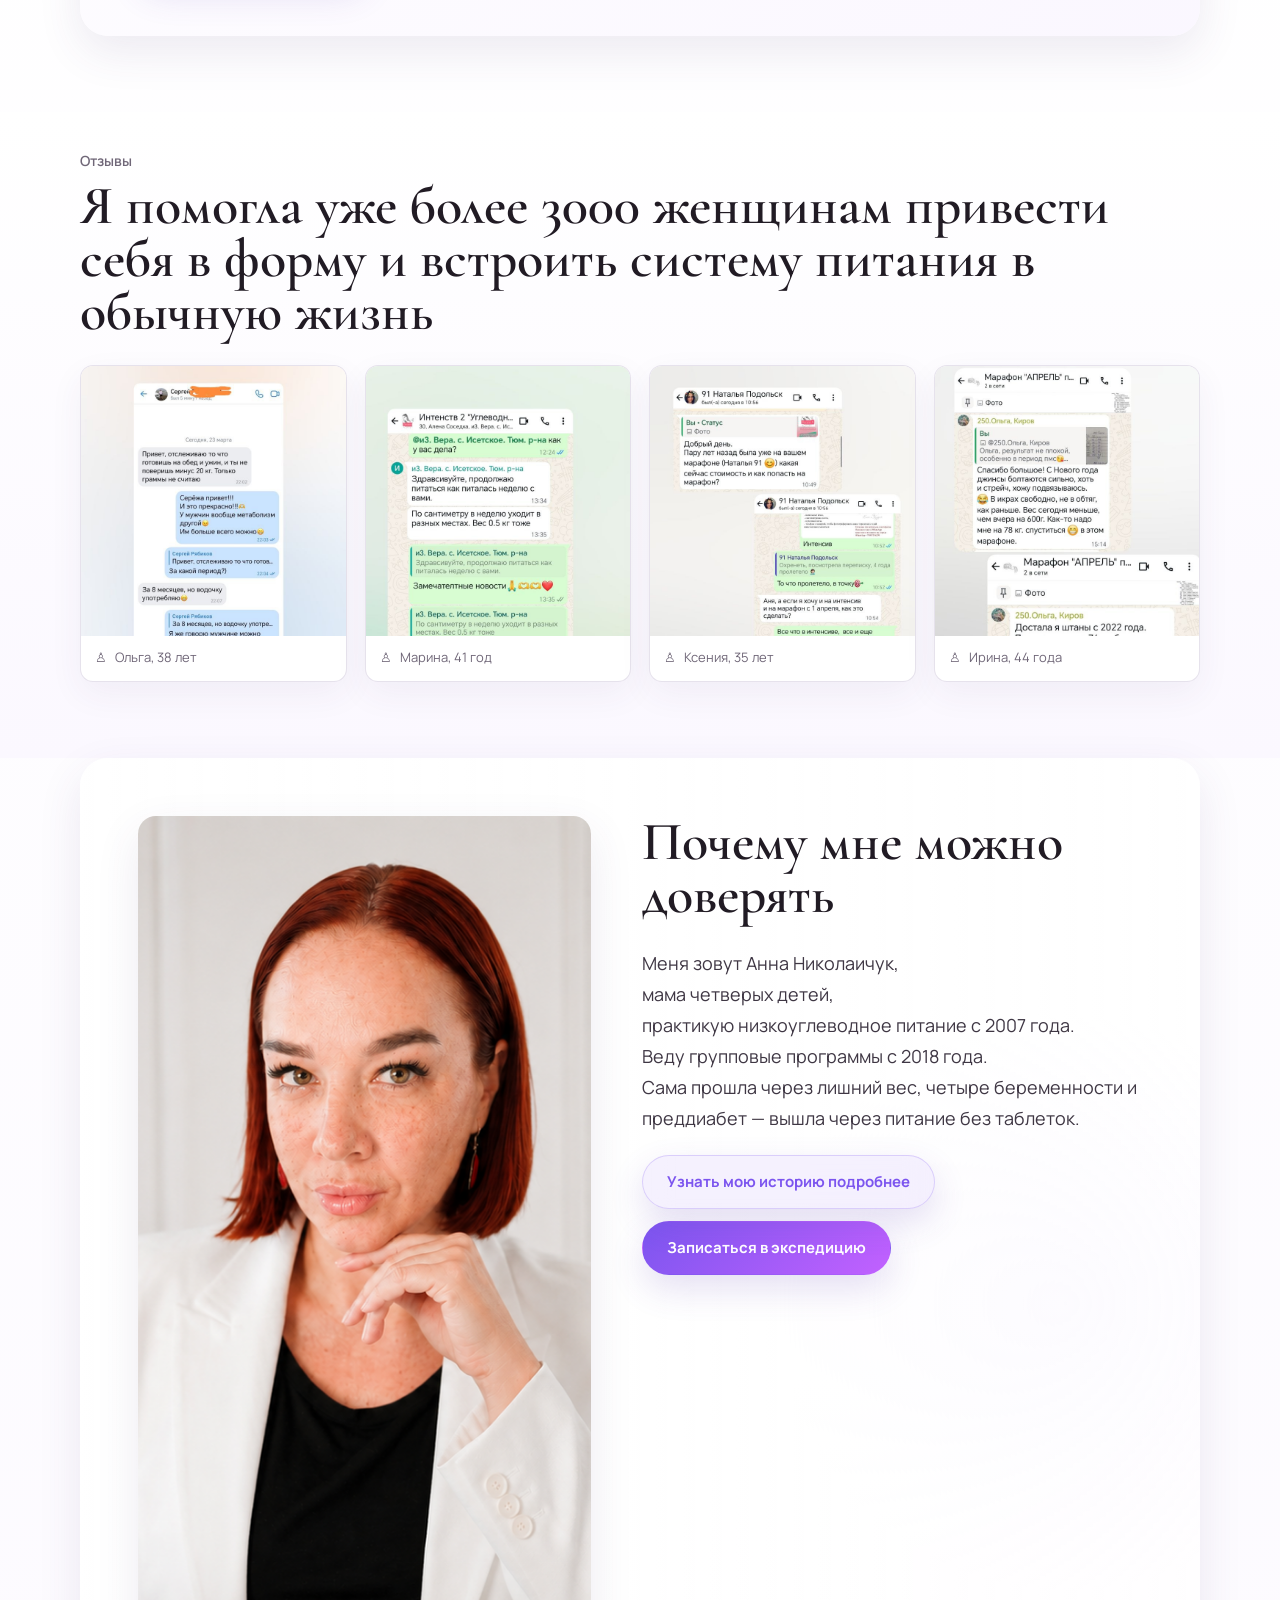
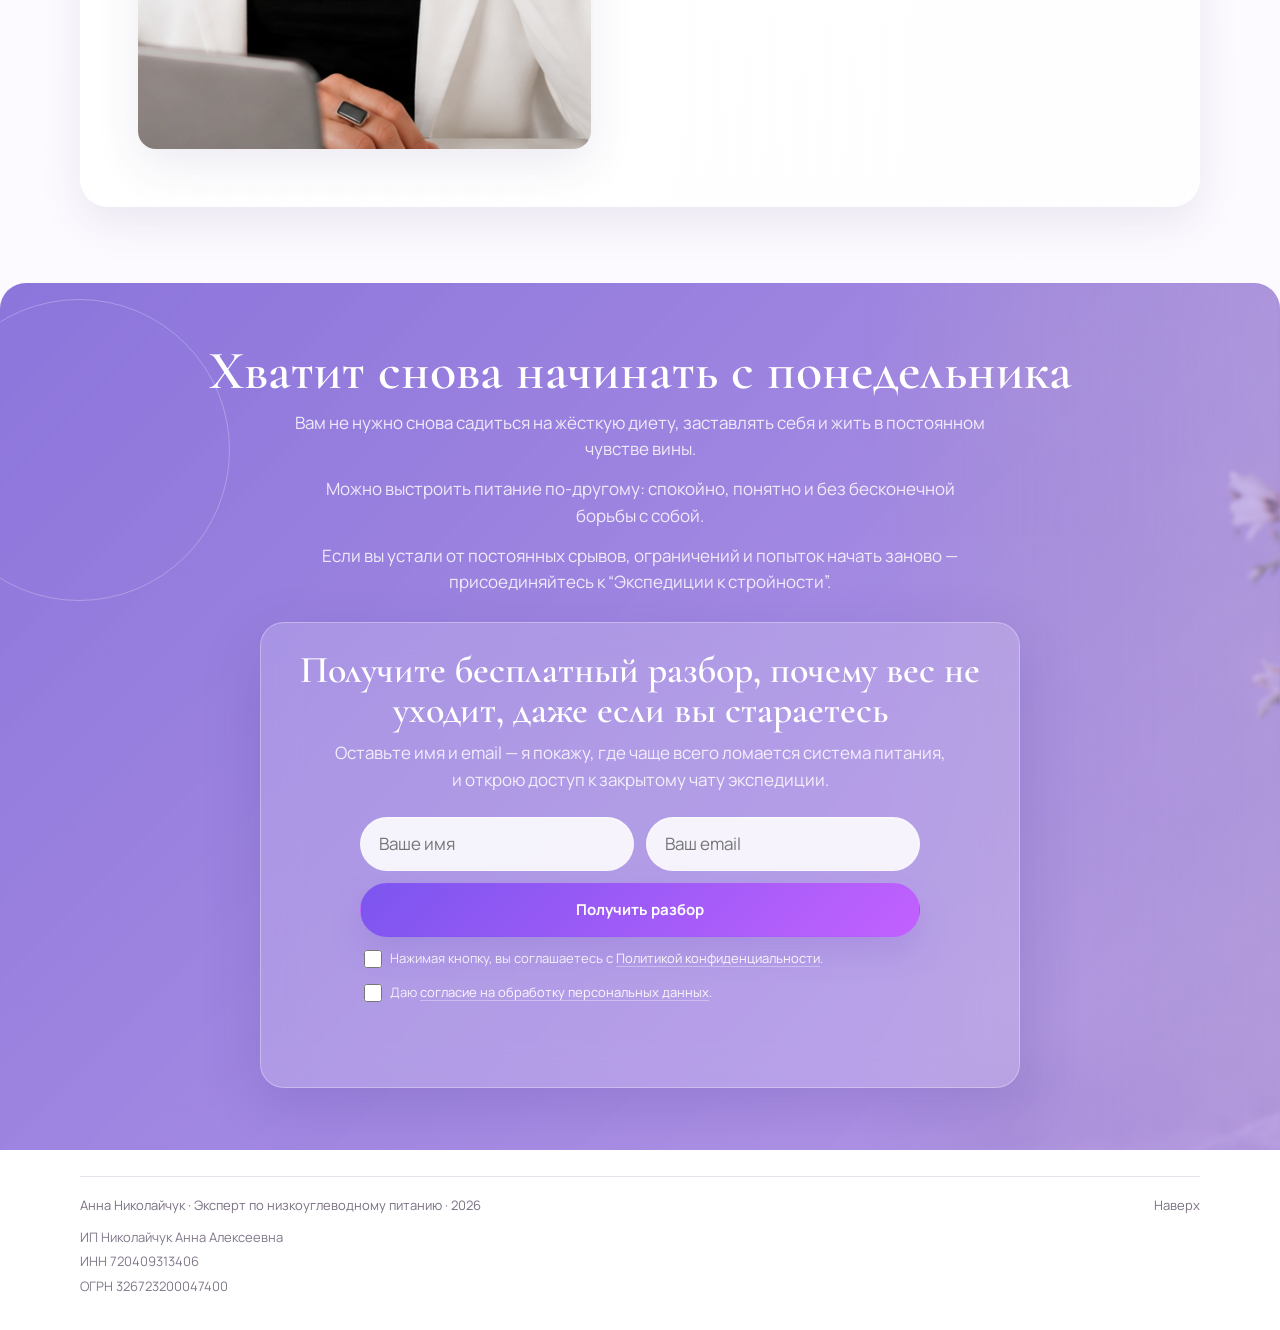
==== commit 8abf482b: "Split CTA Metrika goals" ====
--- a/index.html
+++ b/index.html
@@ -2413,7 +2413,7 @@
                 Рассказываю систему питания, которую можно удержать в обычной жизни — с детьми, работой и без подсчёта калорий
               </p>
               <div class="hero-actions">
-                <a class="button button-primary" href="#final">Хочу узнать систему</a>
+                <a class="button button-primary" href="#final" data-goal="cta_hero_click">Хочу узнать систему</a>
               </div>
             </div>
             <div class="hero-person reveal">
@@ -2469,7 +2469,7 @@
                   <p>Но если вы много раз пытались похудеть, держались какое-то время, а потом снова срывались — это ещё не значит, что проблема в вас.</p>
                   <p>Чаще всего проблема в другом: вы слишком долго пытаетесь снижать вес через запреты, напряжение и постоянную борьбу с собой, а не через понятную систему, которую можно встроить в обычную жизнь.</p>
                 </div>
-                <a class="button button-primary" href="#final">Узнать про систему</a>
+                <a class="button button-primary" href="#final" data-goal="cta_support_click">Узнать про систему</a>
               </div>
             </div>
           </div>
@@ -2495,7 +2495,7 @@
                 </ul>
                 <p>Также я отвечу на ваши вопросы в прямом эфире.</p>
                 <p><strong>Вход бесплатный.</strong></p>
-                <a class="button button-primary" href="#final">Попасть в закрытый чат</a>
+                <a class="button button-primary" href="#final" data-goal="cta_program_click">Попасть в закрытый чат</a>
               </div>
               <div class="leaves-row reveal" aria-hidden="true">
                 <!-- IMAGE_PROGRAM_EXPEDITION: новая картинка "ЕЭСП" для блока программы -->
@@ -2548,7 +2548,7 @@
                 </p>
                 <div class="trust-actions">
                   <a class="button button-ghost" href="story.html">Узнать мою историю подробнее</a>
-                  <a class="button button-primary" href="#final">Записаться в экспедицию</a>
+                  <a class="button button-primary" href="#final" data-goal="cta_trust_click">Записаться в экспедицию</a>
                 </div>
               </div>
               <div class="trust-stats reveal">
@@ -2661,7 +2661,7 @@
         <h3>Перед уходом</h3>
         <p>Можно получить бесплатный разбор и понять, почему вес не уходит даже при стараниях.</p>
         <div class="site-popup-actions">
-          <a class="button button-primary" href="#final">Получить разбор</a>
+          <a class="button button-primary" href="#final" data-goal="cta_exit_popup_click">Получить разбор</a>
           <button class="button button-ghost" type="button" data-site-popup-close>Остаться на сайте</button>
         </div>
       </div>
@@ -2936,6 +2936,11 @@
           return;
         }
 
+        const explicitGoal = target.dataset.goal;
+        if (explicitGoal) {
+          reachGoal(explicitGoal);
+        }
+
         const href = target.getAttribute("href") || "";
         if (!href) return;
 
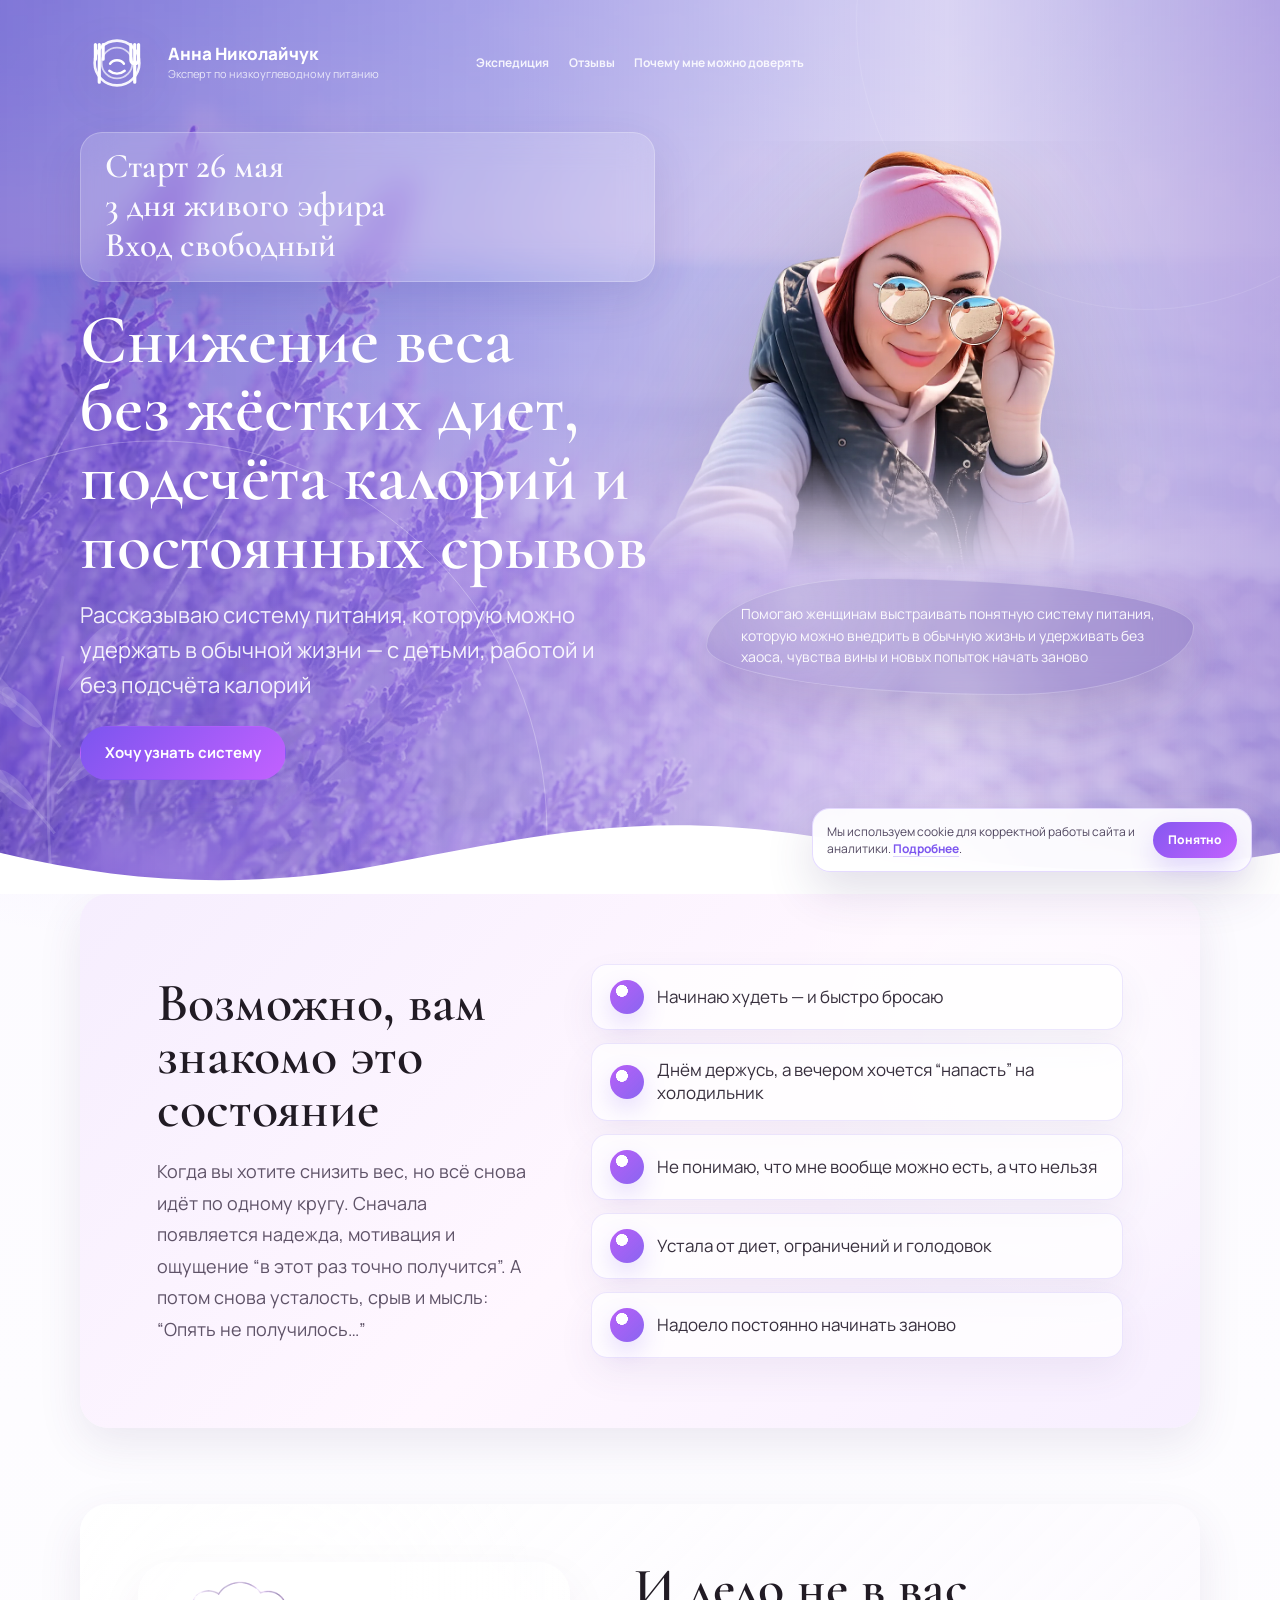
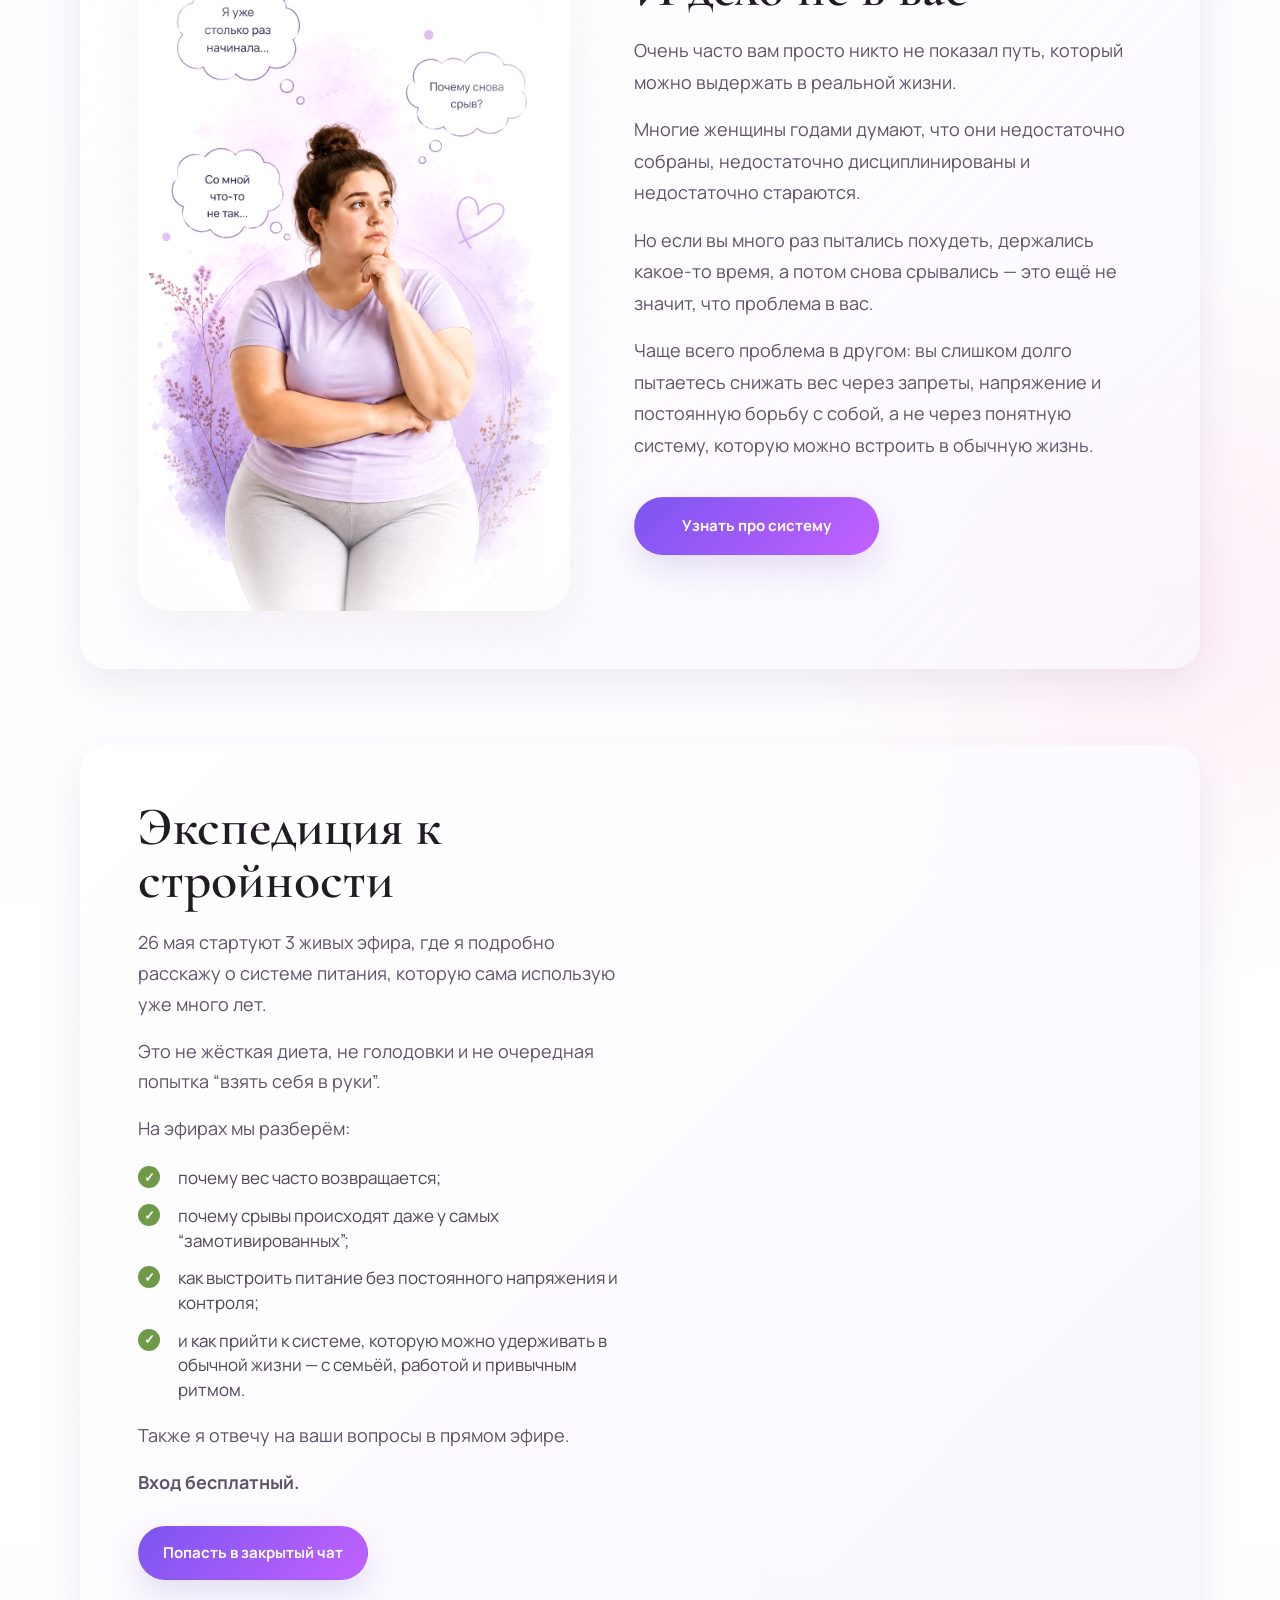
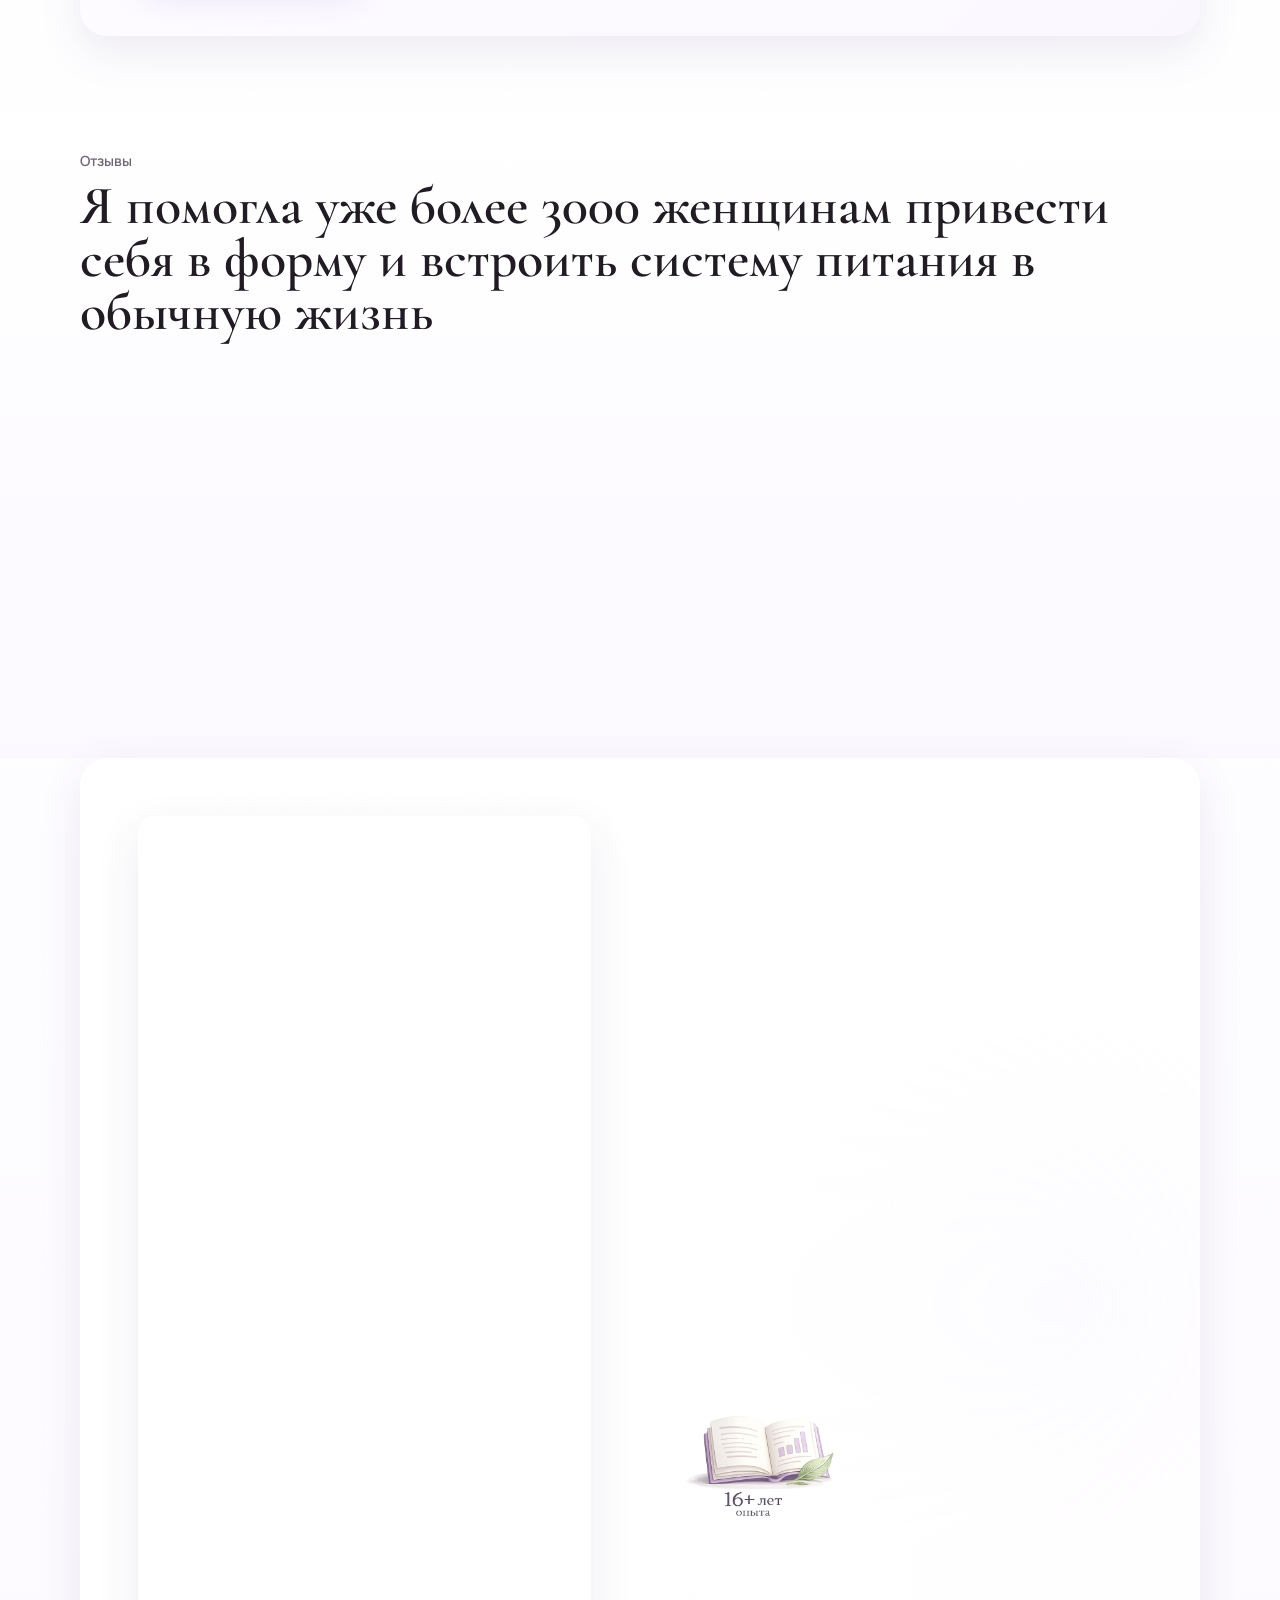
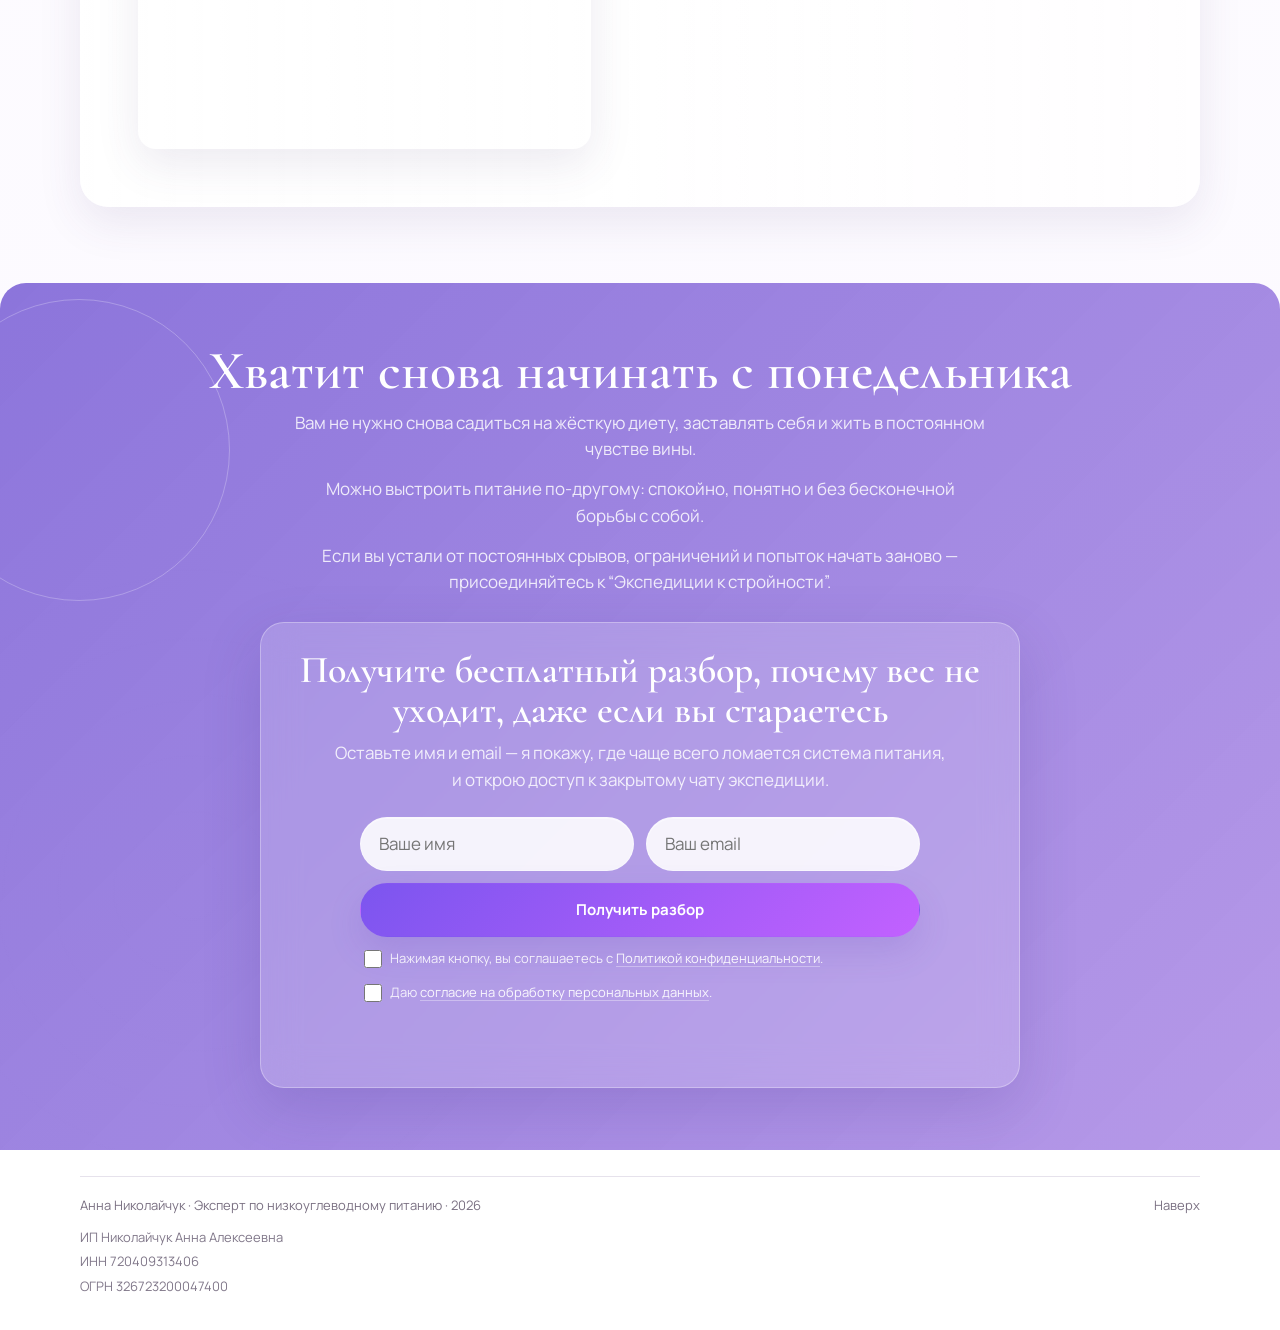
==== commit d2d18c2c: "Add second landing page and optimize images" ====
--- a/index.html
+++ b/index.html
@@ -2670,20 +2670,20 @@
     <script>
       const IMAGE_ASSETS = {
         IMAGE_SITE_LOGO: "foto/лого.svg",
-        IMAGE_HERO_BACKGROUND: "foto/ChatGPT Image 14 мая 2026 г., 07_55_28.png",
-        IMAGE_HERO_PERSON: "foto/anna1.png",
+        IMAGE_HERO_BACKGROUND: "foto/optimized-main/hero-bg.webp",
+        IMAGE_HERO_PERSON: "foto/optimized-main/hero-person.webp",
         IMAGE_REVIEW_SCREEN_1: "foto/Отзывы/photo_2025-03-24_00-11-35.jpg",
         IMAGE_REVIEW_SCREEN_2: "foto/Отзывы/photo_2025-03-26_16-20-45.jpg",
         IMAGE_REVIEW_SCREEN_3: "foto/Отзывы/photo_2025-03-27_13-21-45.jpg",
         IMAGE_REVIEW_SCREEN_4: "foto/Отзывы/photo_2025-04-11_18-13-34.jpg",
-        IMAGE_SUPPORT_LAVANDA: "foto/Lavand.png?v=20260514-1830",
-        IMAGE_PROGRAM_EXPEDITION: "foto/exp.png",
-        IMAGE_ABOUT_ANNA: "foto/anna2.png",
-        IMAGE_FINAL_FLOWERS: "foto/ChatGPT Image 14 мая 2026 г., 08_23_35.png",
-        IMAGE_TRUST_STAT_1: "foto/bul1.png",
-        IMAGE_TRUST_STAT_2: "foto/bul2.png",
-        IMAGE_TRUST_STAT_3: "foto/bul3.png",
-        IMAGE_TRUST_STAT_4: "foto/bul4.png",
+        IMAGE_SUPPORT_LAVANDA: "foto/optimized-main/support-lavanda.webp",
+        IMAGE_PROGRAM_EXPEDITION: "foto/optimized-main/program-exp.webp",
+        IMAGE_ABOUT_ANNA: "foto/optimized-main/about-anna.webp",
+        IMAGE_FINAL_FLOWERS: "foto/optimized-main/final-flowers.webp",
+        IMAGE_TRUST_STAT_1: "foto/optimized-main/trust-stat-1.webp",
+        IMAGE_TRUST_STAT_2: "foto/optimized-main/trust-stat-2.webp",
+        IMAGE_TRUST_STAT_3: "foto/optimized-main/trust-stat-3.webp",
+        IMAGE_TRUST_STAT_4: "foto/optimized-main/trust-stat-4.webp",
         ICON_MAX_LOGO: "foto/Логотип_MAX.svg.png",
         ICON_TELEGRAM: "foto/free-icon-telegram-5968804.png",
       };
@@ -2697,6 +2697,12 @@
             textContent: `${key}: добавить изображение`,
           }));
           return;
+        }
+        image.decoding = "async";
+        if (!["IMAGE_HERO_BACKGROUND", "IMAGE_HERO_PERSON"].includes(key)) {
+          image.loading = "lazy";
+        } else {
+          image.fetchPriority = "high";
         }
         image.src = src;
       });
@@ -2816,9 +2822,36 @@
       const formatSubmittedAt = (date = new Date()) =>
         `${date.getFullYear()}-${padDatePart(date.getMonth() + 1)}-${padDatePart(date.getDate())} ${padDatePart(date.getHours())}:${padDatePart(date.getMinutes())}:${padDatePart(date.getSeconds())}`;
 
-      const reachGoal = (goalName, params = {}) => {
+      const reachGoal = (goalName, params = {}, callback) => {
         if (typeof window.ym !== "function") return;
-        window.ym(metrikaCounterId, "reachGoal", goalName, params);
+        window.ym(metrikaCounterId, "reachGoal", goalName, params, callback);
+      };
+
+      const shouldHandleTrackedNavigation = (event, link) =>
+        !event.defaultPrevented &&
+        event.button === 0 &&
+        !event.metaKey &&
+        !event.ctrlKey &&
+        !event.shiftKey &&
+        !event.altKey &&
+        link.target !== "_blank";
+
+      const trackChatNavigation = (event, link, goalName) => {
+        if (!shouldHandleTrackedNavigation(event, link)) {
+          reachGoal(goalName);
+          return;
+        }
+
+        event.preventDefault();
+        let navigated = false;
+        const go = () => {
+          if (navigated) return;
+          navigated = true;
+          window.location.href = link.href;
+        };
+
+        reachGoal(goalName, { href: link.href }, go);
+        window.setTimeout(go, 350);
       };
 
       const openChatChoice = () => {
@@ -2945,9 +2978,9 @@
         if (!href) return;
 
         if (href.includes("max.ru/join")) {
-          reachGoal("max_chat_click");
+          trackChatNavigation(event, target, "max_chat_click");
         } else if (href.includes("t.me/")) {
-          reachGoal("telegram_click");
+          trackChatNavigation(event, target, "telegram_click");
         } else if (href === "#final") {
           reachGoal("cta_to_final");
         } else if (href.includes("story.html")) {
@@ -2995,31 +3028,31 @@
         formData.set("personal_data_consent", personalDataConsent ? "yes" : "no");
         if (submittedAtInput) formData.set("submitted_at", submittedAtInput.value);
 
-        sessionStorage.setItem("annaLeadName", name);
-        sessionStorage.setItem("annaLeadEmail", email);
-        finalFormStatus.textContent = "Готово. Сейчас откроется выбор чата.";
-        reachGoal("lead_form_submit");
-        openChatChoice();
-
         submitButton?.setAttribute("disabled", "true");
         if (submitButton) submitButton.textContent = "Отправляем...";
+        finalFormStatus.textContent = "Отправляем данные...";
 
         try {
           const endpoint = finalLeadForm.dataset.formEndpoint?.trim();
           if (endpoint) {
-            fetch(endpoint, {
+            await fetch(endpoint, {
               method: "POST",
               mode: "no-cors",
               body: new URLSearchParams(formData),
               headers: {
                 "Content-Type": "application/x-www-form-urlencoded;charset=UTF-8",
               },
-            }).catch(() => {
-              finalFormStatus.textContent = "Данные приняты. Если отправка в таблицу задержалась, всё равно выберите чат.";
             });
+          } else {
+            throw new Error("Lead endpoint is empty.");
           }
+          sessionStorage.setItem("annaLeadName", name);
+          sessionStorage.setItem("annaLeadEmail", email);
+          finalFormStatus.textContent = "Готово. Сейчас откроется выбор чата.";
+          reachGoal("lead_form_submit");
+          openChatChoice();
         } catch {
-          finalFormStatus.textContent = "Данные приняты. Если отправка в таблицу задержалась, всё равно выберите чат.";
+          finalFormStatus.textContent = "Не удалось отправить данные. Попробуйте ещё раз.";
         }
 
         submitButton?.removeAttribute("disabled");
